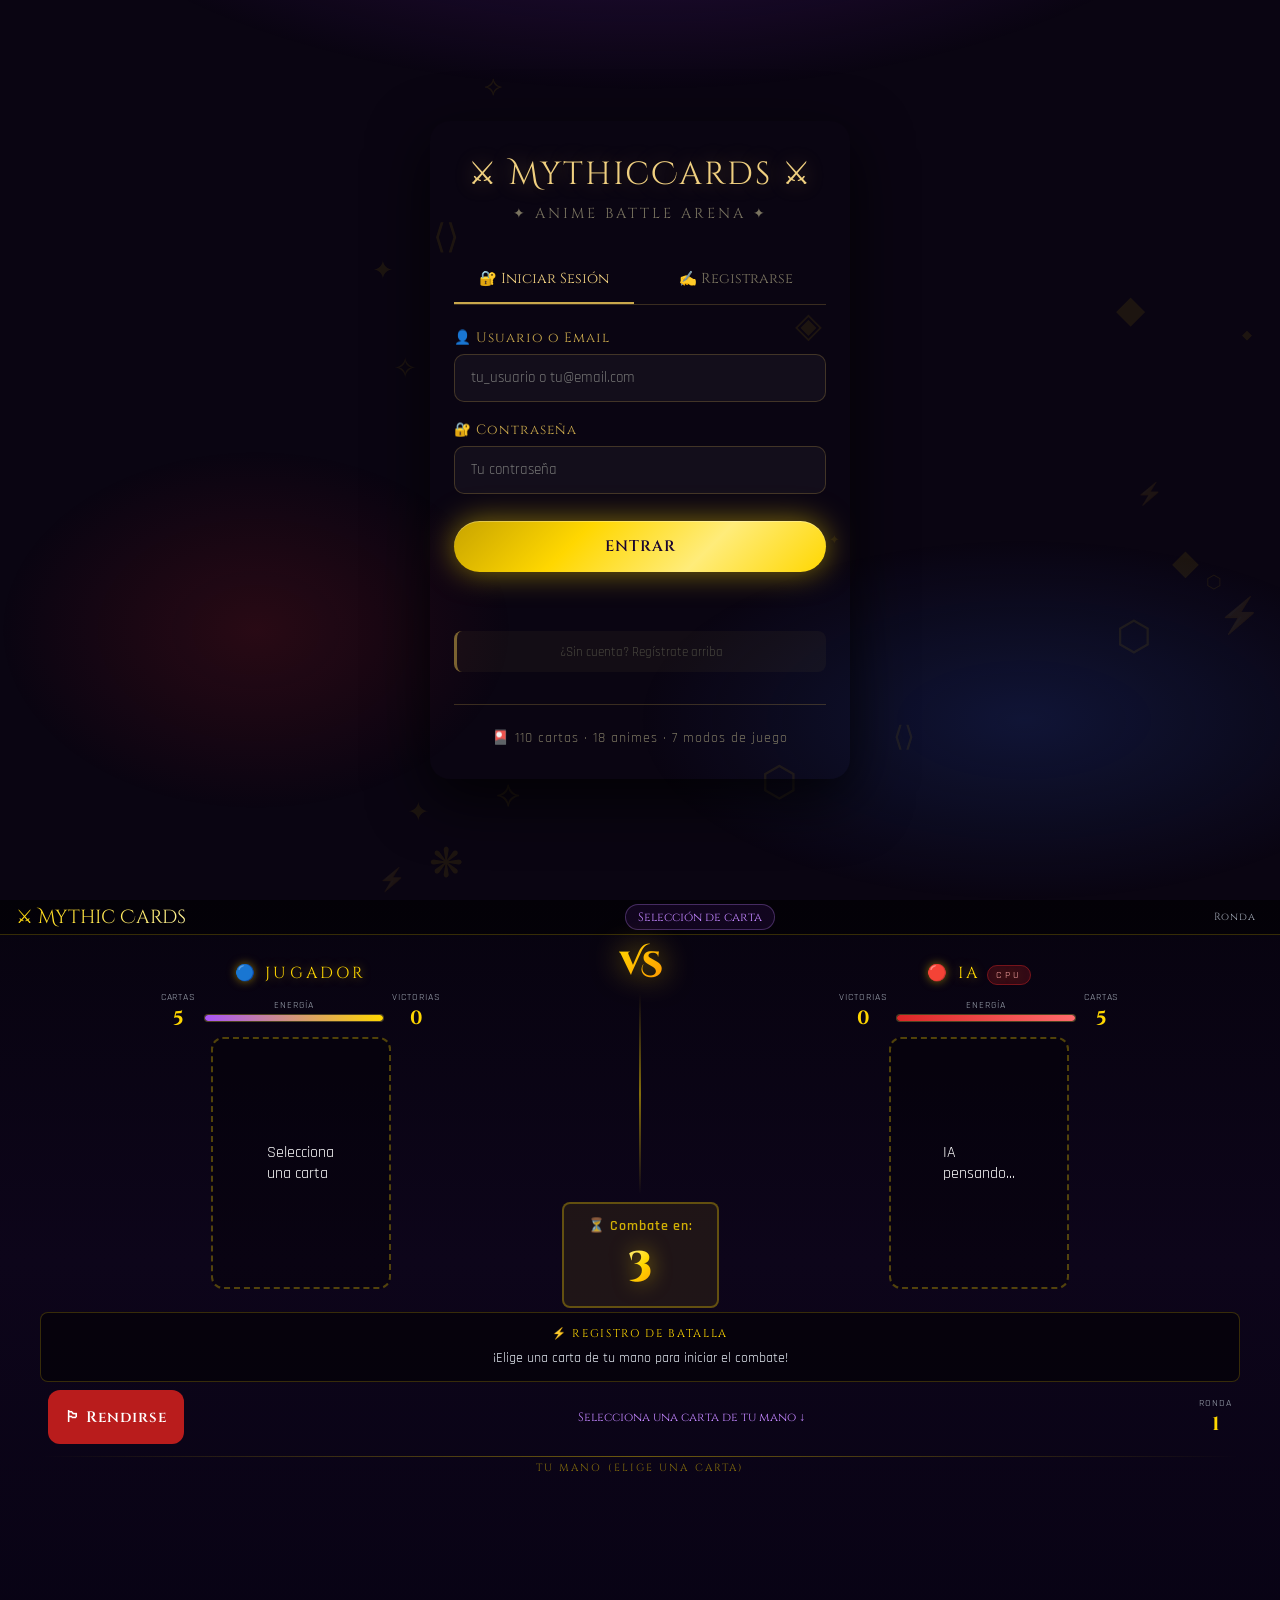
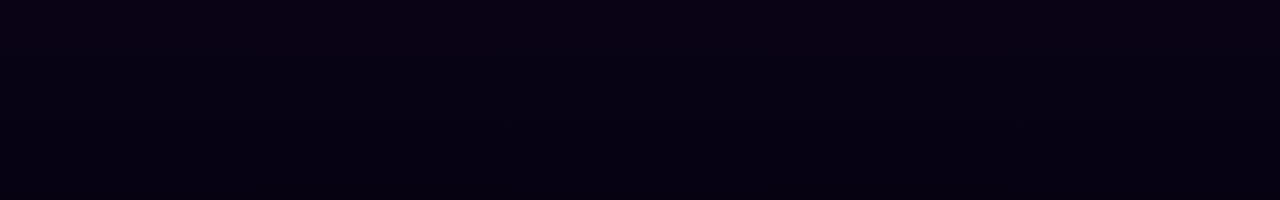
==== index.html @ 00c1b298 "Add files via upload" ====
<!DOCTYPE html>
<html lang="es">
<head>
<meta charset="UTF-8">
<meta name="viewport" content="width=device-width, initial-scale=1.0, viewport-fit=cover">
<title>Mythic Cards</title>
<style>
  @import url('https://fonts.googleapis.com/css2?family=Cinzel+Decorative:wght@400;700;900&family=Cinzel:wght@400;600;700&family=Rajdhani:wght@400;500;600;700&display=swap');

  :root {
    --gold: #ffd700;
    --gold2: #c8a400;
    --purple: #6b21a8;
    --purple-light: #9333ea;
    --purple-dark: #3b0764;
    --blue: #1e3a8a;
    --blue-light: #3b82f6;
    --red: #dc2626;
    --bg-dark: #0a0512;
    --bg-mid: #100820;
    --card-w: 180px;
    --card-h: 252px;
  }

  * { box-sizing: border-box; margin: 0; padding: 0; }

  body {
    background: var(--bg-dark);
    font-family: 'Rajdhani', sans-serif;
    color: #fff;
    min-height: 100vh;
    overflow-x: hidden;
    position: relative;
  }

  /* Animated background */
  body::before {
    content: '';
    position: fixed;
    inset: 0;
    background: 
      radial-gradient(ellipse 80% 50% at 50% -20%, rgba(107,33,168,0.4) 0%, transparent 60%),
      radial-gradient(ellipse 60% 40% at 80% 80%, rgba(30,58,138,0.3) 0%, transparent 50%),
      radial-gradient(ellipse 40% 40% at 20% 70%, rgba(220,38,38,0.15) 0%, transparent 50%);
    pointer-events: none;
    z-index: 0;
  }

  /* Floating runes */
  .rune {
    position: fixed;
    font-size: 1.5rem;
    opacity: 0.08;
    animation: floatRune 8s ease-in-out infinite;
    pointer-events: none;
    z-index: 0;
    color: var(--gold);
  }
  @keyframes floatRune {
    0%,100% { transform: translateY(0) rotate(0deg); opacity:0.06; }
    50% { transform: translateY(-30px) rotate(20deg); opacity:0.14; }
  }

  /* ===== SCREENS ===== */
  .screen { position: relative; z-index: 1; display: none; min-height: 100vh; }
  .screen.active { display: flex; flex-direction: column; align-items: center; justify-content: center; }

  /* ===== TITLE SCREEN ===== */
  #screen-title {
    background: linear-gradient(180deg, #0a0512 0%, #1a0530 50%, #0a0512 100%);
    text-align: center;
    padding: 2rem;
    gap: 2rem;
  }

  .title-logo {
    font-family: 'Cinzel Decorative', cursive;
    font-size: clamp(2.5rem, 8vw, 5rem);
    font-weight: 900;
    background: linear-gradient(135deg, #fff5a0 0%, var(--gold) 30%, #ff9500 60%, var(--gold) 80%, #fff5a0 100%);
    -webkit-background-clip: text;
    background-clip: text;
    -webkit-text-fill-color: transparent;
    text-shadow: none;
    filter: drop-shadow(0 0 30px rgba(255,215,0,0.5));
    animation: titlePulse 3s ease-in-out infinite;
    line-height: 1.1;
  }
  .title-sub {
    font-family: 'Cinzel', serif;
    font-size: clamp(1rem, 3vw, 1.8rem);
    color: #c084fc;
    letter-spacing: 0.5em;
    text-transform: uppercase;
    margin-top: -0.5rem;
  }
  @keyframes titlePulse {
    0%,100% { filter: drop-shadow(0 0 20px rgba(255,215,0,0.4)); }
    50% { filter: drop-shadow(0 0 50px rgba(255,215,0,0.8)); }
  }

  .title-cards-preview {
    display: flex;
    gap: 0.5rem; flex-wrap: wrap;
    justify-content: center;
    margin: 1rem 0;
  }

  .preview-card {
    width: clamp(55px, 11vw, 80px);
    aspect-ratio: 5/7;
    border-radius: 8px;
    border: 2px solid var(--gold);
    box-shadow: 0 0 20px rgba(255,215,0,0.3);
    overflow: hidden;
    transition: transform 0.3s;
    animation: cardFloat var(--delay, 3s) ease-in-out infinite;
    position: relative;
  }
  .preview-card:hover { transform: scale(1.1) translateY(-5px); }
  .preview-card .card-art-frame { position:absolute; inset:0; height:100%; width:100%; }
  .preview-card > img { display: none; }
  .preview-card-inner { position:absolute; inset:0; width:100%; height:100%; }
  .preview-card-img { position:absolute !important; inset:0 !important; width:100% !important; height:100% !important; object-fit:cover !important; object-position:center center !important; display:block !important; }
  .preview-card-overlay { position:absolute; bottom:0; left:0; right:0; z-index:3; padding:3px 4px; background:linear-gradient(transparent, rgba(0,0,0,0.88)); text-align:center; }
  .preview-card-name { font-family:'Cinzel',serif; font-size:0.45rem; color:#f3f0e0; font-weight:600; white-space:nowrap; overflow:hidden; text-overflow:ellipsis; display:block; line-height:1.3; }
  .preview-power-badge { position:absolute; top:3px; left:3px; z-index:4; font-family:'Cinzel',serif; font-size:0.52rem; font-weight:800; color:#fbbf24; background:rgba(0,0,0,0.7); border:1px solid rgba(251,191,36,0.5); padding:1px 5px; border-radius:5px; }
  .preview-info-btn { position:absolute !important; top:3px !important; right:3px !important; z-index:5; width:18px !important; height:18px !important; font-size:0.55rem !important; min-width:auto !important; padding:0 !important; }

  .btn-primary {
    font-family: 'Cinzel', serif;
    font-size: 1.2rem;
    font-weight: 700;
    padding: 1rem 3rem;
    background: linear-gradient(135deg, var(--gold2), var(--gold), #ffec7a, var(--gold));
    color: #1a0530;
    border: none;
    border-radius: 50px;
    cursor: pointer;
    text-transform: uppercase;
    letter-spacing: 0.15em;
    box-shadow: 0 0 30px rgba(255,215,0,0.5), inset 0 1px 0 rgba(255,255,255,0.3);
    transition: all 0.3s;
    position: relative;
    overflow: hidden;
  }
  .btn-primary::before {
    content: '';
    position: absolute;
    inset: 0;
    background: linear-gradient(135deg, transparent 30%, rgba(255,255,255,0.2) 50%, transparent 70%);
    transform: translateX(-100%);
    transition: transform 0.5s;
  }
  .btn-primary:hover::before { transform: translateX(100%); }
  .btn-primary:hover { transform: translateY(-2px); box-shadow: 0 0 50px rgba(255,215,0,0.8); }
  .btn-primary:active { transform: translateY(0); }

  .btn-secondary {
    font-family: 'Cinzel', serif;
    font-size: 1rem;
    padding: 0.7rem 2rem;
    background: transparent;
    color: var(--gold);
    border: 1px solid var(--gold);
    border-radius: 50px;
    cursor: pointer;
    transition: all 0.3s;
  }
  .btn-secondary:hover { background: rgba(255,215,0,0.1); box-shadow: 0 0 20px rgba(255,215,0,0.3); }

  .btn-danger {
    font-family: 'Cinzel', serif;
    padding: 0.6rem 1.5rem;
    background: linear-gradient(135deg, #7f1d1d, #dc2626);
    color: #fff;
    border: 1px solid #ef4444;
    border-radius: 8px;
    cursor: pointer;
    font-size: 0.9rem;
    font-weight: 700;
    transition: all 0.3s;
    letter-spacing: 0.05em;
  }
  .btn-danger:hover { box-shadow: 0 0 20px rgba(220,38,38,0.5); transform: translateY(-1px); }

  /* ===== BATTLE SCREEN ===== */
  #screen-battle {
    background: linear-gradient(180deg, #07030f 0%, #0d051a 40%, #060212 100%);
    padding: 0 !important;
    min-height: 100vh;
    display: flex;
    flex-direction: column;
    align-items: center;
    justify-content: flex-start;
    gap: 0;
  }

  .battle-header {
    width: 100%;
    display: flex;
    justify-content: space-between;
    align-items: center;
    padding: 0.25rem 1rem;
    background: rgba(0,0,0,0.5);
    border-bottom: 1px solid rgba(255,215,0,0.2);
    margin-bottom: 0.25rem;
    margin-top: 0;
  }

  .header-title {
    font-family: 'Cinzel Decorative', cursive;
    font-size: 1.2rem;
    background: linear-gradient(135deg, var(--gold), #fff5a0);
    -webkit-background-clip: text;
    background-clip: text;
    -webkit-text-fill-color: transparent;
  }

  .battle-arena {
    width: 100%;
    max-width: 1200px;
    display: grid;
    grid-template-columns: 1fr auto 1fr;
    gap: 0.25rem;
    align-items: center;
    justify-items: center;
    padding: 0.25rem;
    margin: 0 auto;
  }

  .player-zone {
    display: flex;
    flex-direction: column;
    align-items: center;
    gap: 0.4rem;
  }

  .player-label {
    font-family: 'Cinzel', serif;
    font-size: 1rem;
    color: var(--gold);
    text-transform: uppercase;
    letter-spacing: 0.2em;
    text-shadow: 0 0 10px rgba(255,215,0,0.5);
  }

  .player-stats {
    display: flex;
    gap: 0.5rem; flex-wrap: wrap;
    align-items: center;
  }

  .stat-badge {
    display: flex;
    flex-direction: column;
    align-items: center;
    gap: 2px;
  }
  .stat-badge-label {
    font-size: 0.6rem;
    color: #9ca3af;
    text-transform: uppercase;
    letter-spacing: 0.1em;
  }
  .stat-badge-value {
    font-family: 'Cinzel', serif;
    font-size: 1.2rem;
    color: var(--gold);
    font-weight: 700;
  }

  /* Energy bar */
  .energy-bar-container {
    width: 180px;
    height: 8px;
    background: rgba(255,255,255,0.1);
    border-radius: 4px;
    overflow: hidden;
    border: 1px solid rgba(255,215,0,0.2);
  }
  .energy-bar {
    height: 100%;
    background: linear-gradient(90deg, #a855f7, var(--gold));
    border-radius: 4px;
    transition: width 0.5s ease;
  }

  /* Card slot */
  .card-slot {
    position: relative;
    width: var(--card-w);
    height: var(--card-h);
    border-radius: 12px;
    border: 2px dashed rgba(255,215,0,0.3);
    display: flex;
    align-items: center;
    justify-content: center;
    background: rgba(0,0,0,0.3);
    cursor: default;
  }
  .card-slot.empty-text {
    color: rgba(255,215,0,0.3);
    font-size: 0.8rem;
    font-family: 'Cinzel', serif;
    text-align: center;
  }

  /* CARD */
  .battle-card {
    width: var(--card-w);
    height: var(--card-h);
    position: relative;
    perspective: 600px;
    cursor: default;
  }

  .card-inner {
    width: 100%;
    height: 100%;
    position: relative;
    transform-style: preserve-3d;
    transition: transform 0.7s cubic-bezier(0.23, 1, 0.32, 1);
  }

  .card-inner.flipped { transform: rotateY(180deg); }

  .card-face, .card-back {
    position: absolute;
    inset: 0;
    border-radius: 12px;
    backface-visibility: hidden;
    overflow: hidden;
  }

  .card-back {
    transform: rotateY(0deg);
    border: 2px solid var(--gold);
    box-shadow: 0 0 20px rgba(255,215,0,0.3);
  }
  .card-back img { width: 100%; height: 100%; object-fit: cover; }

  .card-face {
    transform: rotateY(180deg);
    border: 2px solid transparent;
    display: flex;
    flex-direction: column;
  }

  /* Card face by rarity */
  .card-face.rarity-Common { border-color: #6b7280; background: linear-gradient(180deg, #1f2937 0%, #111827 100%); }
  .card-face.rarity-Rare { border-color: #3b82f6; background: linear-gradient(180deg, #1e3a8a 0%, #111827 100%); box-shadow: 0 0 15px rgba(59,130,246,0.4); }
  .card-face.rarity-Epic { border-color: #9333ea; background: linear-gradient(180deg, #581c87 0%, #1a0530 100%); box-shadow: 0 0 20px rgba(147,51,234,0.5); }
  .card-face.rarity-Legendary { border-color: var(--gold); background: linear-gradient(180deg, #431007 0%, #1a0530 100%); box-shadow: 0 0 30px rgba(255,215,0,0.6), inset 0 0 20px rgba(255,150,0,0.1); }
  .card-face.rarity-SSS { border-color: var(--gold); background: linear-gradient(180deg, #fff1a8 0%, #b7791f 38%, #250b02 100%); box-shadow: 0 0 42px rgba(255,215,0,0.85), inset 0 0 24px rgba(255,245,160,0.22); }
  .card-face.rarity-F { border-color: #64748b; background: linear-gradient(180deg, #1f2937 0%, #111827 100%); }
  .card-face.rarity-E { border-color: #0d9488; background: linear-gradient(180deg, #134e4a 0%, #111827 100%); }
  .card-face.rarity-D { border-color: #22c55e; background: linear-gradient(180deg, #14532d 0%, #111827 100%); box-shadow: 0 0 14px rgba(34,197,94,0.28); }
  .card-face.rarity-C { border-color: #3b82f6; background: linear-gradient(180deg, #1e3a8a 0%, #111827 100%); box-shadow: 0 0 15px rgba(59,130,246,0.4); }
  .card-face.rarity-B { border-color: #8b5cf6; background: linear-gradient(180deg, #4c1d95 0%, #1a0530 100%); box-shadow: 0 0 18px rgba(139,92,246,0.42); }
  .card-face.rarity-A { border-color: #d946ef; background: linear-gradient(180deg, #701a75 0%, #1a0530 100%); box-shadow: 0 0 22px rgba(217,70,239,0.48); }
  .card-face.rarity-S { border-color: #f59e0b; background: linear-gradient(180deg, #78350f 0%, #1a0530 100%); box-shadow: 0 0 30px rgba(245,158,11,0.55), inset 0 0 20px rgba(255,150,0,0.1); }
  .card-face.rarity-SS { border-color: #facc15; background: linear-gradient(180deg, #854d0e 0%, #1c1917 100%); box-shadow: 0 0 36px rgba(250,204,21,0.68), inset 0 0 22px rgba(255,245,160,0.16); }

  .card-img-wrap {
    flex: 1;
    overflow: hidden;
    position: relative;
  }
  .card-img-wrap img, .card-art {
    position: absolute !important;
    top: 0 !important;
    left: 0 !important;
    right: 0 !important;
    bottom: 0 !important;
    width: 100% !important;
    height: 100% !important;
    object-fit: cover !important;
    object-position: center center !important;
    display: block !important;
  }
  .card-art-frame {
    width: 100%;
    height: 100%;
    overflow: hidden;
    position: relative;
  }

  /* Rarity badge overlay */
  .rarity-badge {
    position: absolute;
    top: 4px;
    right: 4px;
    padding: 2px 6px;
    border-radius: 4px;
    font-size: 0.55rem;
    font-weight: 700;
    letter-spacing: 0.1em;
    text-transform: uppercase;
    font-family: 'Cinzel', serif;
  }
  .rarity-badge.rarity-Common { background: #374151; color: #9ca3af; }
  .rarity-badge.rarity-Rare { background: #1e3a8a; color: #93c5fd; }
  .rarity-badge.rarity-Epic { background: #581c87; color: #d8b4fe; }
  .rarity-badge.rarity-Legendary { background: #78350f; color: var(--gold); border: 1px solid var(--gold); }
  .rarity-badge.rarity-SSS { background: linear-gradient(135deg, #fff5a0, var(--gold), #b7791f); color: #1a0530; border: 1px solid #fff5a0; box-shadow: 0 0 14px rgba(255,215,0,0.75); }
  .rarity-badge.rarity-F { background: #374151; color: #cbd5e1; }
  .rarity-badge.rarity-E { background: #134e4a; color: #99f6e4; }
  .rarity-badge.rarity-D { background: #14532d; color: #bbf7d0; }
  .rarity-badge.rarity-C { background: #1e3a8a; color: #93c5fd; }
  .rarity-badge.rarity-B { background: #4c1d95; color: #ddd6fe; }
  .rarity-badge.rarity-A { background: #701a75; color: #f5d0fe; }
  .rarity-badge.rarity-S { background: #78350f; color: #fde68a; border: 1px solid #fbbf24; }
  .rarity-badge.rarity-SS { background: linear-gradient(135deg, #fef08a, #f59e0b); color: #1a0530; border: 1px solid #fde68a; box-shadow: 0 0 12px rgba(250,204,21,0.62); }

  .card-info {
    padding: 6px;
    background: rgba(0,0,0,0.8);
  }

  .card-name {
    font-family: 'Cinzel', serif;
    font-size: 0.65rem;
    font-weight: 700;
    color: #fff;
    text-align: center;
    margin-bottom: 2px;
    white-space: nowrap;
    overflow: hidden;
    text-overflow: ellipsis;
  }

  .card-series {
    font-size: 0.5rem;
    color: #9ca3af;
    text-align: center;
    margin-bottom: 4px;
  }

  .card-stats-mini {
    display: grid;
    grid-template-columns: 1fr 1fr 1fr;
    gap: 2px;
  }

  .stat-mini {
    display: flex;
    flex-direction: column;
    align-items: center;
    background: rgba(255,255,255,0.05);
    border-radius: 3px;
    padding: 2px;
  }
  .stat-mini-label {
    font-size: 0.4rem;
    color: #6b7280;
    text-transform: uppercase;
  }
  .stat-mini-value {
    font-family: 'Cinzel', serif;
    font-size: 0.65rem;
    font-weight: 700;
    color: var(--gold);
  }

  /* Card type badge */
  .type-badge {
    position: absolute;
    bottom: 4px;
    left: 4px;
    padding: 2px 5px;
    border-radius: 4px;
    font-size: 0.5rem;
    background: rgba(0,0,0,0.7);
    color: #c084fc;
    border: 1px solid rgba(192,132,252,0.3);
    font-family: 'Rajdhani', sans-serif;
  }

  /* VS center */
  .vs-center {
    display: flex;
    flex-direction: column;
    align-items: center;
    gap: 0.5rem; flex-wrap: wrap;
  }

  .vs-symbol {
    font-family: 'Cinzel Decorative', cursive;
    font-size: 2rem;
    font-weight: 900;
    background: linear-gradient(135deg, var(--gold), #ff9500);
    -webkit-background-clip: text;
    background-clip: text;
    -webkit-text-fill-color: transparent;
    filter: drop-shadow(0 0 15px rgba(255,215,0,0.7));
    animation: vsPulse 2s ease-in-out infinite;
  }
  @keyframes vsPulse {
    0%,100% { filter: drop-shadow(0 0 10px rgba(255,215,0,0.5)); transform: scale(1); }
    50% { filter: drop-shadow(0 0 30px rgba(255,215,0,0.9)); transform: scale(1.1); }
  }

  .battle-divider {
    width: 2px;
    height: 200px;
    background: linear-gradient(180deg, transparent, rgba(255,215,0,0.5), transparent);
  }

  .auto-reveal-timer {
    display: flex !important;
    flex-direction: column;
    align-items: center;
    gap: 0.3rem;
    padding: 0.8rem 1.5rem;
    background: rgba(255, 215, 0, 0.08);
    border: 2px solid rgba(255, 215, 0, 0.3);
    border-radius: 8px;
    animation: timerPulse 1s ease-in-out infinite;
  }

  @keyframes timerPulse {
    0%, 100% { 
      box-shadow: 0 0 10px rgba(255, 215, 0, 0.3);
      transform: scale(1);
    }
    50% { 
      box-shadow: 0 0 25px rgba(255, 215, 0, 0.6);
      transform: scale(1.05);
    }
  }

  .timer-label {
    font-size: 0.85rem;
    color: rgba(255, 215, 0, 0.8);
    font-weight: 600;
    letter-spacing: 1px;
  }

  .timer-number {
    font-family: 'Cinzel', monospace;
    font-size: 2.5rem;
    font-weight: 900;
    background: linear-gradient(135deg, #fff5a0 0%, var(--gold) 50%, #ff9500 100%);
    -webkit-background-clip: text;
    background-clip: text;
    -webkit-text-fill-color: transparent;
    filter: drop-shadow(0 0 10px rgba(255, 215, 0, 0.5));
    animation: timerBump 1s ease-in-out infinite;
  }

  @keyframes timerBump {
    0%, 100% { transform: scale(1); }
    50% { transform: scale(1.15); }
  }

  /* Battle log */
  .battle-log {
    width: 100%;
    max-width: 1200px;
    background: rgba(0,0,0,0.5);
    border: 1px solid rgba(255,215,0,0.2);
    border-radius: 8px;
    padding: 0.8rem;
    min-height: 60px;
    margin: 0.5rem auto 0;
  }

  .battle-log-title {
    font-family: 'Cinzel', serif;
    font-size: 0.7rem;
    color: var(--gold);
    margin-bottom: 4px;
    text-transform: uppercase;
    letter-spacing: 0.15em;
  }

  .battle-log-text {
    font-size: 0.85rem;
    color: #e2e8f0;
    line-height: 1.5;
  }

  /* Hand of cards */
  .player-hand {
    width: 100%;
    max-width: 1200px;
    display: flex;
    gap: 0.5rem;
    overflow-x: auto;
    padding: 0.5rem;
    justify-content: center;
    flex-wrap: wrap;
    margin: 0 auto;
  }

  .hand-card {
    width: 80px;
    height: 112px;
    border-radius: 8px;
    border: 2px solid rgba(255,215,0,0.3);
    overflow: hidden;
    cursor: pointer;
    transition: all 0.3s;
    position: relative;
    flex-shrink: 0;
  }
  .hand-card:hover {
    transform: translateY(-8px) scale(1.05);
    border-color: var(--gold);
    box-shadow: 0 0 20px rgba(255,215,0,0.5);
    z-index: 10;
  }
  .hand-card.selected {
    border-color: var(--gold);
    box-shadow: 0 0 25px rgba(255,215,0,0.7);
    transform: translateY(-12px) scale(1.08);
  }
  .hand-card img {
    width: 100%;
    height: 100%;
    object-fit: cover;
    object-position: top;
  }
  .hand-card-name {
    position: absolute;
    bottom: 0;
    left: 0; right: 0;
    background: rgba(0,0,0,0.85);
    font-size: 0.42rem;
    text-align: center;
    padding: 2px;
    color: #e2e8f0;
    font-family: 'Cinzel', serif;
  }

  .controls {
    width: 100%;
    max-width: 1200px;
    display: flex;
    justify-content: space-between;
    align-items: center;
    padding: 0.5rem;
    gap: 0.5rem;
    flex-wrap: wrap;
    margin: 0 auto;
  }

  .controls-left, .controls-right { display: flex; gap: 0.5rem; align-items: center; }

  .turn-label {
    font-family: 'Cinzel', serif;
    font-size: 0.8rem;
    color: #c084fc;
    text-align: center;
  }

  /* Score track */
  .score-track {
    display: flex;
    gap: 6px;
    align-items: center;
  }
  .score-pip {
    width: 12px; height: 12px;
    border-radius: 50%;
    background: rgba(255,255,255,0.1);
    border: 1px solid rgba(255,255,255,0.2);
    transition: all 0.3s;
  }
  .score-pip.player1-win { background: #3b82f6; box-shadow: 0 0 8px #3b82f6; }
  .score-pip.player2-win { background: #ef4444; box-shadow: 0 0 8px #ef4444; }
  .score-pip.draw-pip { background: var(--gold); }

  /* Result overlay */
  .result-overlay {
    position: fixed;
    inset: 0;
    background: rgba(0,0,0,0.8);
    z-index: 100;
    display: flex;
    flex-direction: column;
    align-items: center;
    justify-content: center;
    gap: 2rem;
    animation: fadeIn 0.3s ease;
  }
  @keyframes fadeIn { from { opacity:0; } to { opacity:1; } }

  .result-text {
    font-family: 'Cinzel Decorative', cursive;
    font-size: clamp(2rem, 8vw, 4rem);
    font-weight: 900;
    text-align: center;
  }
  .result-text.victory {
    background: linear-gradient(135deg, #fff5a0, var(--gold), #ff9500);
    -webkit-background-clip: text;
    background-clip: text;
    -webkit-text-fill-color: transparent;
    filter: drop-shadow(0 0 40px rgba(255,215,0,0.8));
    animation: victoryShine 1s ease-in-out infinite alternate;
  }
  .result-text.defeat {
    background: linear-gradient(135deg, #fca5a5, #dc2626, #7f1d1d);
    -webkit-background-clip: text;
    background-clip: text;
    -webkit-text-fill-color: transparent;
    filter: drop-shadow(0 0 40px rgba(220,38,38,0.6));
  }
  .result-text.draw {
    background: linear-gradient(135deg, var(--gold), #c084fc);
    -webkit-background-clip: text;
    background-clip: text;
    -webkit-text-fill-color: transparent;
    filter: drop-shadow(0 0 30px rgba(192,132,252,0.6));
  }

  @keyframes victoryShine {
    from { filter: drop-shadow(0 0 30px rgba(255,215,0,0.6)); }
    to { filter: drop-shadow(0 0 60px rgba(255,215,0,1)); }
  }

  .result-detail {
    font-family: 'Cinzel', serif;
    font-size: 1.2rem;
    color: #e2e8f0;
    text-align: center;
  }

  /* Combat animation */
  @keyframes shakeLeft {
    0%,100% { transform: translateX(0); }
    25% { transform: translateX(-15px); }
    75% { transform: translateX(5px); }
  }
  @keyframes shakeRight {
    0%,100% { transform: translateX(0); }
    25% { transform: translateX(15px); }
    75% { transform: translateX(-5px); }
  }
  .shake-left { animation: shakeLeft 0.4s ease; }
  .shake-right { animation: shakeRight 0.4s ease; }

  /* Phase indicator */
  .phase-indicator {
    font-family: 'Cinzel', serif;
    font-size: 0.75rem;
    color: #c084fc;
    padding: 4px 12px;
    border: 1px solid rgba(192,132,252,0.3);
    border-radius: 20px;
    background: rgba(147,51,234,0.1);
    animation: phasePulse 2s ease-in-out infinite;
  }
  @keyframes phasePulse {
    0%,100% { opacity:0.7; }
    50% { opacity:1; }
  }

  /* AI indicator */
  .ai-badge {
    font-size: 0.65rem;
    padding: 2px 8px;
    background: rgba(220,38,38,0.2);
    border: 1px solid rgba(220,38,38,0.4);
    border-radius: 12px;
    color: #fca5a5;
    font-family: 'Rajdhani', sans-serif;
  }

  /* Particle effects */
  .particle {
    position: fixed;
    pointer-events: none;
    z-index: 50;
    border-radius: 50%;
    animation: particleFly 1s ease-out forwards;
  }
  @keyframes particleFly {
    to { transform: translate(var(--tx), var(--ty)) scale(0); opacity: 0; }
  }

  /* Scrollbar */
  ::-webkit-scrollbar { width: 4px; height: 4px; }
  ::-webkit-scrollbar-track { background: rgba(0,0,0,0.3); }
  ::-webkit-scrollbar-thumb { background: var(--gold2); border-radius: 2px; }

  .hand-section-label {
    font-family: 'Cinzel', serif;
    font-size: 0.65rem;
    color: rgba(255,215,0,0.5);
    text-transform: uppercase;
    letter-spacing: 0.2em;
    text-align: center;
    margin-bottom: 2px;
  }

  .score-section {
    display: flex;
    align-items: center;
    gap: 8px;
  }
  .score-label {
    font-family: 'Cinzel', serif;
    font-size: 0.65rem;
    color: #9ca3af;
    letter-spacing: 0.1em;
  }

  /* Glow line separator */
  .glow-line {
    width: 100%;
    height: 1px;
    background: linear-gradient(90deg, transparent, rgba(255,215,0,0.4), transparent);
    margin: 4px 0;
  }

  .select-instruction {
    font-size: 0.75rem;
    color: #c084fc;
    font-family: 'Cinzel', serif;
    animation: blinkFade 2s ease-in-out infinite;
  }
  @keyframes blinkFade {
    0%,100% { opacity:0.5; }
    50% { opacity:1; }
  }

  .hidden { display: none !important; }

  /* AUTENTICACIÓN */
#screen-auth { display:flex !important; align-items:center; justify-content:center; 
  min-height:100vh; padding:1rem; }
#screen-auth.auth-hidden { display:none !important; }

  /* FIX: Imágenes de cartas que cubren todo el marco */
.card-art {
  width: 100% !important;
  height: 100% !important;
  object-fit: cover !important;
  object-position: center top !important;
  display: block !important;
  position: absolute !important;
  top: 0; left: 0;
}
.card-art-frame {
  position: relative;
  overflow: hidden;
}
.auth-wrapper { width:100%; max-width:420px; background:var(--panel); 
  border:1px solid var(--border); border-radius:20px; padding:2rem 1.5rem; 
  box-shadow:0 20px 60px rgba(0,0,0,0.8); animation:slideUp 0.5s ease both; }
@keyframes slideUp { from{opacity:0; transform:translateY(30px)} to{opacity:1; transform:translateY(0)} }
.auth-header { text-align:center; margin-bottom:2rem; }
.auth-logo { font-family:'Cinzel Decorative',serif; font-size:2rem; color:#f0d080; 
  margin-bottom:0.5rem; text-shadow:0 0 20px rgba(201,168,76,0.4); letter-spacing:2px; }
.auth-tagline { font-family:'Cinzel',serif; font-size:0.9rem; color:#7a7460; 
  letter-spacing:3px; text-transform:uppercase; }
.auth-tabs-wrapper { display:flex; gap:0.8rem; margin-bottom:1.5rem; 
  border-bottom:1px solid rgba(201,168,76,0.25); }
.auth-tab-btn { flex:1; padding:0.9rem 1rem; background:transparent; border:none; 
  border-bottom:2px solid transparent; color:#7a7460; font-family:'Cinzel',serif; 
  font-size:0.9rem; cursor:pointer; transition:all 0.2s; }
.auth-tab-btn:hover { color:#c9a84c; }
.auth-tab-btn.active { color:#f0d080; border-bottom-color:#c9a84c; }
.auth-tab-content { display:none; }
.auth-tab-content.active { display:block; }
.auth-form { display:flex; flex-direction:column; gap:1.2rem; }
.form-group { display:flex; flex-direction:column; gap:0.4rem; }
.form-label { font-family:'Cinzel',serif; font-size:0.85rem; color:#c9a84c; letter-spacing:1px; }
.auth-input { padding:0.85rem 1rem; background:rgba(255,255,255,0.04); 
  border:1.5px solid rgba(201,168,76,0.25); border-radius:10px; color:#e8e0cc; 
  font-family:'Rajdhani',sans-serif; font-size:0.95rem; transition:all 0.2s; }
.auth-input:focus { outline:none; background:rgba(255,255,255,0.08); border-color:#c9a84c; 
  box-shadow:0 0 0 3px rgba(201,168,76,0.1); }
.form-hint { font-size:0.75rem; color:#4a4840; font-style:italic; }
.auth-submit-btn { padding:0.95rem; font-size:0.95rem; font-weight:600; 
  letter-spacing:1px; margin-top:0.5rem; }
.auth-message { text-align:center; min-height:20px; font-size:0.85rem; padding:0.4rem; }
.auth-hint { text-align:center; font-size:0.8rem; color:#4a4840; padding:0.8rem; 
  background:rgba(201,168,76,0.05); border-radius:8px; border-left:3px solid #7a6230; }
  .account-grid { display:grid; grid-template-columns:1fr 1fr; gap:1.5rem; margin-top:1rem; }
  .account-card { background:rgba(255,255,255,0.04); border:1px solid rgba(201,168,76,0.15); border-radius:18px; padding:1.25rem; display:flex; flex-direction:column; gap:1rem; }
  .account-summary-item { margin-bottom:0.9rem; font-size:0.95rem; color:#e8e0cc; }
  .account-actions { display:flex; gap:0.75rem; flex-wrap:wrap; margin-top:1rem; }
  .btn-danger { padding:0.95rem 1rem; font-size:0.95rem; font-weight:600; letter-spacing:1px; background:#b91c1c; color:#fff; border:1px solid transparent; border-radius:12px; cursor:pointer; }
  .btn-danger:hover { background:#991b1b; }
  
  /* Battle Screen Inline Styles */
  .battle-energy-container { display:flex; flex-direction:column; gap:3px; align-items:center; }
  .energy-bar { width:100%; }
  .btn-reveal-hidden { display:none; font-size:0.9rem; padding:0.7rem 1.5rem; }
  .controls-center { text-align:center; }
  .battle-log-container { max-width:1200px; width:100%; margin:0 auto; }
  .glow-line-full { width:100%; max-width:1200px; }
  
  /* P2 Energy Bar Gradient */
  #p2-energy { background:linear-gradient(90deg,#dc2626,#ff6b6b) !important; }


/* ═══════════════════════════════════════════
   STARTER PACK MODAL
═══════════════════════════════════════════ */
#messages-modal,
#friends-modal,
#starter-pack-modal { 
  position: fixed; 
  inset: 0; 
  background: rgba(0,0,0,0.7); 
  display: none; 
  align-items: center; 
  justify-content: center;
  z-index: 9999;
  -webkit-backdrop-filter: blur(3px);
  backdrop-filter: blur(3px);
}
#messages-modal.modal-visible,
#friends-modal.modal-visible,
#starter-pack-modal.modal-visible {
  display: flex;
}
.friends-panel {
  display: flex;
  flex-direction: column;
  gap: 1.25rem;
}
.friends-panel-header {
  display: flex;
  flex-wrap: wrap;
  justify-content: space-between;
  gap: 0.75rem;
  align-items: center;
  margin-bottom: 1rem;
}
.friends-panel-header h2 {
  font-family: 'Cinzel', serif;
  font-size: 1.9rem;
  color: #f0d080;
  margin: 0;
}
.friends-panel-section {
  background: rgba(255,255,255,0.04);
  border: 1px solid rgba(201,168,76,0.15);
  border-radius: 18px;
  padding: 1rem 1.2rem;
}
.friends-panel-section h3 {
  font-family: 'Cinzel', serif;
  color: #f0d080;
  margin: 0 0 0.75rem 0;
  font-size: 1.1rem;
}
.friends-search-row {
  display: flex;
  flex-wrap: wrap;
  gap: 0.75rem;
  margin-bottom: 1rem;
}
.friends-search-input {
  flex: 1 1 220px;
  min-width: 180px;
}
.friend-entry {
  display: flex;
  align-items: center;
  justify-content: space-between;
  gap: 0.75rem;
  padding: 0.85rem 1rem;
  border-radius: 14px;
  background: rgba(255,255,255,0.05);
  border: 1px solid rgba(201,168,76,0.12);
  margin-bottom: 0.6rem;
}
.friend-entry strong { color: #fff; }
.friend-entry small { color: #e2c67f; }
.friend-button {
  padding: 0.75rem 1rem;
  border-radius: 14px;
  border: none;
  font-weight: 700;
  cursor: pointer;
  transition: transform 0.15s ease, opacity 0.15s ease;
}
.friend-button:hover { transform: translateY(-1px); }
.friend-button.add { background: #4ade80; color: #111; }
.friend-button.secondary { background: rgba(255,255,255,0.08); color: #fff; border: 1px solid rgba(201,168,76,0.14); }
.friend-button[disabled] { opacity: 0.55; cursor: not-allowed; }
.friend-feedback { min-height: 1.4rem; color: #f5f3c1; font-size: 0.95rem; }
.pvp-friends-container { display:grid; grid-template-columns:repeat(auto-fill, minmax(220px, 1fr)); gap:1.5rem; margin-top:1.5rem; }
.pvp-friend-card { background:rgba(255,255,255,0.05); border:1px solid rgba(201,168,76,0.2); border-radius:18px; padding:1.5rem; display:flex; flex-direction:column; align-items:center; text-align:center; gap:1rem; cursor:pointer; transition:all 0.3s ease; }
.pvp-friend-card:hover { background:rgba(255,255,255,0.08); border-color:rgba(201,168,76,0.4); transform:translateY(-4px); box-shadow:0 8px 24px rgba(201,168,76,0.2); }
.pvp-friend-avatar { font-size:3rem; }
.pvp-friend-name { font-size:1.1rem; font-weight:600; color:#f0d080; }
.pvp-friend-status { font-size:0.85rem; color:#8b8b7f; }
.pvp-invite-btn { padding:0.75rem 1.5rem; background:#4ade80; color:#000; border:none; border-radius:12px; font-weight:700; cursor:pointer; width:100%; transition:all 0.2s ease; }
.pvp-invite-btn:hover { background:#22c55e; }
.pvp-empty { text-align:center; padding:3rem 1rem; color:#8b8b7f; }
.starter-pack-wrapper {
  background: linear-gradient(135deg, rgba(20,10,40,0.95) 0%, rgba(40,20,60,0.95) 100%);
  border: 2px solid #c9a84c;
  border-radius: 25px;
  padding: 2.5rem;
  max-width: 700px;
  max-height: 85vh;
  overflow-y: auto;
  box-shadow: 0 0 60px rgba(201,168,76,0.3), inset 0 0 40px rgba(201,168,76,0.1);
  animation: modalSlideIn 0.4s cubic-bezier(0.34, 1.56, 0.64, 1);
}
@keyframes modalSlideIn {
  from { transform: scale(0.9) translateY(20px); opacity: 0; }
  to { transform: scale(1) translateY(0); opacity: 1; }
}
#starter-pack-cards {
  width: 100%;
}
.starter-pack-content {
  text-align: center;
}
.starter-pack-content h3 {
  font-family: 'Cinzel', serif;
  font-size: 1.8rem;
  color: #f0d080;
  margin-bottom: 0.5rem;
  text-shadow: 0 0 20px rgba(201,168,76,0.4);
}
.starter-info {
  font-family: 'Cinzel', serif;
  font-size: 1.1rem;
  color: #c9a84c;
  margin-bottom: 1.5rem;
  letter-spacing: 2px;
}
.starter-cards-grid {
  display: grid;
  grid-template-columns: repeat(auto-fit, minmax(90px, 1fr));
  gap: 0.5rem; flex-wrap: wrap;
  margin: 1.5rem 0;
}
.starter-card-art {
  width: 80px;
  height: 112px;
  margin: 0 auto .4rem;
  position: relative;
  overflow: hidden;
  border-radius: 12px;
  background: rgba(0, 0, 0, 0.12);
}
.starter-card-item {
  background: rgba(201,168,76,0.1);
  border: 2px solid rgba(201,168,76,0.3);
  border-radius: 15px;
  padding: 0.8rem;
  text-align: center;
  transition: all 0.3s;
}
.starter-card-item:hover {
  background: rgba(201,168,76,0.2);
  border-color: #c9a84c;
  transform: scale(1.05);
  box-shadow: 0 0 15px rgba(201,168,76,0.3);
}
.card-rarity {
  font-size: 0.7rem;
  font-weight: 700;
  padding: 0.3rem 0.5rem;
  border-radius: 6px;
  margin-bottom: 0.4rem;
  letter-spacing: 1px;
}
.card-rarity.epic {
  background: #9333ea;
  color: #fff;
}
.card-rarity.rare {
  background: #3b82f6;
  color: #fff;
}
.card-rarity.uncommon {
  background: #10b981;
  color: #fff;
}
.card-rarity.common {
  background: #6b7280;
  color: #fff;
}
.card-name {
  font-family: 'Cinzel', serif;
  font-size: 0.85rem;
  color: #f0d080;
  margin-bottom: 0.3rem;
  font-weight: 600;
}
.card-anime {
  font-size: 0.7rem;
  color: #a0a0a0;
}
.starter-pack-message {
  text-align: center;
  padding: 2rem 1rem;
}
.starter-pack-message .message-icon {
  font-size: 4rem;
  margin-bottom: 1rem;
  animation: iconBounce 0.6s ease-in-out;
}
@keyframes iconBounce {
  0%, 100% { transform: scale(1); }
  50% { transform: scale(1.1); }
}
.starter-pack-message h3 {
  font-family: 'Cinzel', serif;
  font-size: 1.5rem;
  color: #f0d080;
  margin-bottom: 0.5rem;
}
.starter-pack-message p {
  color: #c9a84c;
  margin-bottom: 0.5rem;
  font-size: 0.95rem;
}
.starter-pack-message.success p {
  color: #4ade80;
}
.small-text {
  font-size: 0.8rem !important;
  color: #8a8a7a !important;
}
.btn-claim {
  margin-top: 1.5rem;
  padding: 1rem 2rem;
  font-size: 1rem;
}

.auth-footer { margin-top:2rem; padding-top:1.5rem; border-top:1px solid rgba(201,168,76,0.25); text-align:center; }
.auth-footer-text { font-size:0.85rem; color:#7a7460; letter-spacing:1px; }
.friends-grid { display:grid; grid-template-columns:1fr 1fr; gap:1.5rem; margin-top:1rem; }
.friends-card { background:rgba(255,255,255,0.04); border:1px solid rgba(201,168,76,0.15); border-radius:18px; padding:1.25rem; display:flex; flex-direction:column; gap:1rem; }
.friends-card h3 { font-size:1.1rem; color:#f0d080; margin:0 0 0.75rem 0; }
@media(max-width:900px) { .account-grid { grid-template-columns:1fr; } .friends-grid { grid-template-columns:1fr; } }
@media(max-width:640px) { .auth-wrapper{padding:1.5rem 1rem} .auth-logo{font-size:1.5rem} }
</style>
  <link rel="stylesheet" href="mythic-meta.css">
  <link rel="stylesheet" href="hub-layout.css">
</head>
<body>

<!-- MODAL DE STARTER PACK -->
<div id="messages-modal" class="messages-modal">
  <div class="starter-pack-wrapper messages-wrapper">
    <button type="button" class="modal-close-btn" onclick="closeMessagesPanel()">✕</button>
    <div id="messages-panel-content"></div>
  </div>
</div>

<!-- Floating runes background -->
<div id="runes-container"></div>

<!-- PANTALLA DE AUTENTICACIÓN (NUEVA) -->
<div id="screen-auth" class="screen auth-screen-active">
  <div class="auth-wrapper">
    <div class="auth-header">
      <div class="auth-logo">⚔ MythicCards ⚔</div>
      <div class="auth-tagline">✦ Anime Battle Arena ✦</div>
    </div>
 
    <div class="auth-tabs-wrapper">
      <button class="auth-tab-btn active" data-tab="login" onclick="switchAuthTab('login')">
        🔐 Iniciar Sesión
      </button>
      <button class="auth-tab-btn" data-tab="register" onclick="switchAuthTab('register')">
        ✍️ Registrarse
      </button>
    </div>
 
    <div id="auth-login" class="auth-tab-content active">
      <div class="auth-form">
        <div class="form-group">
          <label class="form-label">👤 Usuario o Email</label>
          <input type="text" id="login-user" class="auth-input" placeholder="tu_usuario o tu@email.com">
        </div>
        <div class="form-group">
          <label class="form-label">🔐 Contraseña</label>
          <input type="password" id="login-pass" class="auth-input" placeholder="Tu contraseña">
        </div>
        <button class="btn-primary auth-submit-btn" onclick="handleLogin()">Entrar</button>
        <div class="auth-message" id="login-msg"></div>
        <div class="auth-hint">¿Sin cuenta? Regístrate arriba</div>
      </div>
    </div>
 
    <div id="auth-register" class="auth-tab-content">
      <div class="auth-form">
        <div class="form-group">
          <label class="form-label">👤 Nombre de usuario</label>
          <input type="text" id="reg-user" class="auth-input" placeholder="Mín 3 caracteres">
          <small class="form-hint">Solo letras, números y guiones bajos</small>
        </div>
        <div class="form-group">
          <label class="form-label">📧 Email</label>
          <input type="email" id="reg-email" class="auth-input" placeholder="tu@email.com">
        </div>
        <div class="form-group">
          <label class="form-label">🔐 Contraseña</label>
          <input type="password" id="reg-pass" class="auth-input" placeholder="Mín 8 caracteres">
        </div>
        <div class="form-group">
          <label class="form-label">🔐 Confirmar contraseña</label>
          <input type="password" id="reg-pass2" class="auth-input" placeholder="Repite tu contraseña">
        </div>
        <button class="btn-primary auth-submit-btn" onclick="handleRegister()">Crear Cuenta</button>
        <div class="auth-message" id="reg-msg"></div>
        <div class="auth-hint">500💎 al registrarte + pack (7 cartas + 100💎 extra)</div>
      </div>
    </div>
 
    <div class="auth-footer">
      <div class="auth-footer-text">🎴 110 cartas · 18 animes · 7 modos de juego</div>
    </div>
  </div>
</div>
 
<!-- PANTALLA PRINCIPAL DEL HUB -->
<div id="screen-title" class="screen">
  <div class="hub-top-bar">
    <span class="hub-top-diamonds hud-diamonds" id="hud-diamonds-display">💎 0</span>
    <div class="hub-top-actions">
      <button type="button" class="hub-icon-btn hub-mail-btn" id="btn-messages" onclick="openMessagesPanel()" title="Mensajes">📬<span class="msg-badge" id="msg-badge">1</span></button>
      <button type="button" class="hub-icon-btn" onclick="showHubTab('account')" title="Cuenta">👤</button>
    </div>
  </div>
  <nav class="hub-nav hub-nav-sticky">
    <button type="button" class="hub-nav-btn" data-tab="title" onclick="showHubTab('title')">🏠 Inicio</button>
    <button type="button" class="hub-nav-btn" data-tab="modes" onclick="showHubTab('modes')">⚔ Modos</button>
    <button type="button" class="hub-nav-btn" data-tab="inventory" onclick="showHubTab('inventory')">🎒 Inventario</button>
    <button type="button" class="hub-nav-btn" data-tab="shop" onclick="showHubTab('shop')">🛒 Tienda</button>
    <button type="button" class="hub-nav-btn" data-tab="missions" onclick="showHubTab('missions')">📜 Misiones</button>
    <button type="button" class="hub-nav-btn" data-tab="wheel" onclick="showHubTab('wheel')">🎡 Ruleta</button>
    <button type="button" class="hub-nav-btn" data-tab="ranking" onclick="showHubTab('ranking')">🏆 Ranking</button>
    <button type="button" class="hub-nav-btn" data-tab="account" onclick="showHubTab('account')">👤 Cuenta</button>
  </nav>

  <!-- Logo y título -->
  <div class="title-logo">MythicCards</div>
  <div class="title-sub">✦ Anime Battle Arena ✦</div>

  <!-- Vista previa de cartas -->
  <div class="title-cards-preview" id="preview-cards"></div>

  <!-- Info del jugador -->
  <div class="collection-count" id="collection-count">
    Reclama tu pack de bienvenida
  </div>

  <!-- Botones principales -->
  <div class="title-buttons-flex">
    <button class="btn-primary title-button-primary" onclick="showHubTab('modes')">
      ⚔ ¡A Batallar!
    </button>
    <button class="btn-secondary" onclick="showHubTab('shop')">🛒 Tienda</button>
    <button class="btn-secondary" onclick="showHubTab('missions')">📜 Misiones</button>
    <button class="btn-secondary" onclick="showHubTab('account')">👤 Cuenta</button>
  </div>

  <!-- Stats rápidos -->
  <div class="title-stats-grid">
    <div class="title-stat-item">
      <div class="title-stat-value wins" id="title-wins">0</div>
      <div class="title-stat-label">Victorias</div>
    </div>
    <div class="title-stat-item">
      <div class="title-stat-value diamonds" id="title-diamonds">0</div>
      <div class="title-stat-label">💎 Diamantes</div>
    </div>
    <div class="title-stat-item">
      <div class="title-stat-value rank" id="title-rank">F</div>
      <div class="title-stat-label">Rango</div>
    </div>
  </div>

</div>

<!-- ═══════════════ CONFIGURACIÓN DE CUENTA ═══════════════ -->
<div id="screen-account" class="screen">
  <nav class="hub-nav hub-nav">
    <button type="button" class="hub-nav-btn" data-tab="title" onclick="showHubTab('title')">🏠 Inicio</button>
    <button type="button" class="hub-nav-btn" data-tab="modes" onclick="showHubTab('modes')">⚔ Modos</button>
    <button type="button" class="hub-nav-btn" data-tab="inventory" onclick="showHubTab('inventory')">🎒 Inventario</button>
    <button type="button" class="hub-nav-btn" data-tab="shop" onclick="showHubTab('shop')">🛒 Tienda</button>
    <button type="button" class="hub-nav-btn" data-tab="missions" onclick="showHubTab('missions')">📜 Misiones</button>
    <button type="button" class="hub-nav-btn" data-tab="wheel" onclick="showHubTab('wheel')">🎡 Ruleta</button>
    <button type="button" class="hub-nav-btn" data-tab="ranking" onclick="showHubTab('ranking')">🏆 Ranking</button>
    <button type="button" class="hub-nav-btn" data-tab="friends" onclick="showHubTab('friends')">👥 Amigos</button>
    <button type="button" class="hub-nav-btn" data-tab="account" onclick="showHubTab('account')">👤 Cuenta</button>
  </nav>
  <div class="meta-panel modes-panel">
    <h2 class="modes-header">⚙️ Configuración de Cuenta</h2>
    <p class="modes-sub">Gestiona tu perfil, correo y seguridad</p>

    <div class="account-grid">
      <div class="account-card">
        <label class="form-label">Nombre de usuario</label>
        <input id="acct-username" class="auth-input" placeholder="Usuario" />
        <label class="form-label">Correo</label>
        <input id="acct-email" class="auth-input" placeholder="correo@example.com" />
        <label class="form-label">Nueva contraseña</label>
        <input id="acct-pass" type="password" class="auth-input" placeholder="Nueva contraseña" />
        <label class="form-label">Confirmar nueva contraseña</label>
        <input id="acct-pass2" type="password" class="auth-input" placeholder="Repite la contraseña" />
        <button class="btn-primary" onclick="handleSaveAccountChanges()">💾 Guardar cambios</button>
      </div>
      <div class="account-card account-summary-card">
        <div class="account-summary-item"><strong>Diamantes:</strong> <span id="acct-diamonds">0</span></div>
        <div class="account-summary-item"><strong>Rango:</strong> <span id="acct-rank">F</span></div>
        <div class="account-summary-item"><strong>Estadísticas:</strong> <span id="acct-stats">0 victorias · 0 derrotas · 0 batallas</span></div>
        <div class="account-summary-item"><strong>Creado:</strong> <span id="acct-created">Nunca</span></div>
        <div class="account-summary-item"><strong>Último inicio:</strong> <span id="acct-last-login">Nunca</span></div>
        <div class="account-actions">
          <button type="button" class="btn-secondary" onclick="logout()">🚪 Cerrar sesión</button>
          <button type="button" class="btn-danger" onclick="deleteAccount()">❌ Eliminar cuenta</button>
        </div>
      </div>
    </div>
    <div id="account-msg" class="auth-message"></div>
  </div>
</div>

<!-- ═══════════════ AMIGOS ═══════════════ -->
<div id="screen-friends" class="screen">
  <nav class="hub-nav hub-nav">
    <button type="button" class="hub-nav-btn" data-tab="title" onclick="showHubTab('title')">🏠 Inicio</button>
    <button type="button" class="hub-nav-btn" data-tab="modes" onclick="showHubTab('modes')">⚔ Modos</button>
    <button type="button" class="hub-nav-btn" data-tab="inventory" onclick="showHubTab('inventory')">🎒 Inventario</button>
    <button type="button" class="hub-nav-btn" data-tab="shop" onclick="showHubTab('shop')">🛒 Tienda</button>
    <button type="button" class="hub-nav-btn" data-tab="missions" onclick="showHubTab('missions')">📜 Misiones</button>
    <button type="button" class="hub-nav-btn" data-tab="wheel" onclick="showHubTab('wheel')">🎡 Ruleta</button>
    <button type="button" class="hub-nav-btn" data-tab="ranking" onclick="showHubTab('ranking')">🏆 Ranking</button>
    <button type="button" class="hub-nav-btn" data-tab="friends" onclick="showHubTab('friends')">👥 Amigos</button>
    <button type="button" class="hub-nav-btn" data-tab="account" onclick="showHubTab('account')">👤 Cuenta</button>
  </nav>
  <div class="meta-panel modes-panel">
    <h2 class="modes-header">👥 Mis Amigos</h2>
    <p class="modes-sub">Gestiona tu lista de amigos</p>
    <div class="friends-grid">
      <div class="friends-card" id="friends-add-card">
        <h3>➕ Agregar Amigos</h3>
        <div id="friends-add-content"></div>
      </div>
      <div class="friends-card" id="friends-list-card">
        <h3>👥 Mis Amigos</h3>
        <div id="friends-list-content" style="flex:1; overflow-y:auto; max-height:400px;"></div>
      </div>
    </div>
    <div id="friends-msg" class="auth-message"></div>
  </div>
</div>

<!-- ═══════════════ MODOS DE JUEGO ═══════════════ -->
<div id="screen-modes" class="screen mode-screen">
  <nav class="hub-nav hub-nav">
    <button type="button" class="hub-nav-btn" data-tab="title" onclick="showHubTab('title')">🏠 Inicio</button>
    <button type="button" class="hub-nav-btn" data-tab="modes" onclick="showHubTab('modes')">⚔ Modos</button>
    <button type="button" class="hub-nav-btn" data-tab="inventory" onclick="showHubTab('inventory')">🎒 Inventario</button>
    <button type="button" class="hub-nav-btn" data-tab="shop" onclick="showHubTab('shop')">🛒 Tienda</button>
    <button type="button" class="hub-nav-btn" data-tab="missions" onclick="showHubTab('missions')">📜 Misiones</button>
    <button type="button" class="hub-nav-btn" data-tab="wheel" onclick="showHubTab('wheel')">🎡 Ruleta</button>
    <button type="button" class="hub-nav-btn" data-tab="ranking" onclick="showHubTab('ranking')">🏆 Ranking</button>
    <button type="button" class="hub-nav-btn" data-tab="account" onclick="showHubTab('account')">👤 Cuenta</button>
  </nav>
  <div class="meta-panel modes-panel">
    <h2 class="modes-header">⚔ Modos de Juego</h2>
    <p class="modes-sub">Elige tu forma de batalla</p>
    <div class="game-modes-grid">

      <div class="mode-card mode-pvp" onclick="showGameMode('pvpai')">
        <div class="mode-icon">🤖</div>
        <div class="mode-info">
          <div class="mode-name">PvP vs IA</div>
          <div class="mode-desc">Fácil (+5💎) · Intermedio (+15💎) · Difícil (+50💎)</div>
        </div>
        <div class="mode-badge badge-available">DISPONIBLE</div>
      </div>

      <div class="mode-card mode-campaign" onclick="showGameMode('campaign')">
        <div class="mode-icon">📖</div>
        <div class="mode-info">
          <div class="mode-name">Campaña</div>
          <div class="mode-desc">Historia épica con misiones, diálogos y recompensas progresivas</div>
        </div>
        <div class="mode-badge badge-new">NUEVO</div>
      </div>

      <div class="mode-card mode-pvp" onclick="showGameMode('pvp')">
        <div class="mode-icon">🤝</div>
        <div class="mode-info">
          <div class="mode-name">PvP Amigos</div>
          <div class="mode-desc">Invita a un amigo a combatir 1v1 • Gana 100 💎</div>
        </div>
        <div class="mode-badge badge-available">DISPONIBLE</div>
      </div>

      <div class="mode-card mode-ranked" onclick="showGameMode('ranked')">
        <div class="mode-icon">🏆</div>
        <div class="mode-info">
          <div class="mode-name">Clasificatoria</div>
          <div class="mode-desc">Sistema competitivo con rangos, emparejamiento justo y recompensas</div>
        </div>
        <div class="mode-badge badge-new">NUEVO</div>
      </div>

      <div class="mode-card mode-events" onclick="showGameMode('events')">
        <div class="mode-icon">🌟</div>
        <div class="mode-info">
          <div class="mode-name">Eventos Temporales</div>
          <div class="mode-desc">Reglas únicas, cartas limitadas y modificadores especiales</div>
        </div>
        <div class="mode-badge badge-event">EVENTO</div>
      </div>

      <div class="mode-card mode-draft" onclick="showGameMode('draft')">
        <div class="mode-icon">🎴</div>
        <div class="mode-info">
          <div class="mode-name">Draft / Arena</div>
          <div class="mode-desc">Construye un mazo rápido eligiendo cartas aleatorias</div>
        </div>
        <div class="mode-badge badge-new">NUEVO</div>
      </div>

      <div class="mode-card mode-coop" onclick="showGameMode('coop')">
        <div class="mode-icon">🤝</div>
        <div class="mode-info">
          <div class="mode-name">Cooperativo</div>
          <div class="mode-desc">2 jugadores vs IA avanzada con habilidades compartidas</div>
        </div>
        <div class="mode-badge badge-new">NUEVO</div>
      </div>

      <div class="mode-card mode-puzzle" onclick="showGameMode('puzzle')">
        <div class="mode-icon">🧩</div>
        <div class="mode-info">
          <div class="mode-name">Quiz de Anime</div>
          <div class="mode-desc">10 preguntas · 50💎 entrada · Gana 100💎 si las aciertas todas</div>
        </div>
        <div class="mode-badge badge-new">NUEVO</div>
      </div>

    </div>
  </div>
</div>

<!-- ═══════════════ PvP vs IA ═══════════════ -->
<div id="screen-pvpai" class="screen">
  <nav class="hub-nav">
    <button type="button" class="hub-nav-btn" onclick="goBackToModes()">← Regresar</button>
    <div class="hub-nav-title">🤖 PvP vs IA</div>
  </nav>
  <div class="meta-panel">
    <div id="pvpai-content"></div>
  </div>
</div>

<!-- ═══════════════ CAMPAÑA ═══════════════ -->
<div id="screen-campaign" class="screen">
  <nav class="hub-nav">
    <button type="button" class="hub-nav-btn" onclick="goBackToModes()">← Regresar</button>
    <div class="hub-nav-title">📖 Campaña</div>
  </nav>
  <div class="meta-panel campaign-panel">
    <div class="campaign-header">
      <h2>📖 El Torneo de los Mundos</h2>
      <p class="campaign-intro">Los mundos del anime colisionaron. Eres el único que puede detener el caos reuniendo a los guerreros más poderosos.</p>
    </div>
    <div class="campaign-chapters" id="campaign-chapters"></div>
  </div>
</div>

<!-- ═══════════════ PvE JEFES ═══════════════ -->
<div id="screen-pvp" class="screen">
  <nav class="hub-nav">
    <button type="button" class="hub-nav-btn" onclick="goBackToModes()">← Regresar</button>
    <div class="hub-nav-title">🤝 PvP Amigos</div>
  </nav>
  <div class="meta-panel">
    <h2>🤝 Combate 1v1 con Amigos</h2>
    <p class="modes-sub">Elige un amigo para retar • El ganador recibe 100 💎</p>
    <div id="pvp-friends-list" class="pvp-friends-container"></div>
  </div>
</div>

<!-- ═══════════════ CLASIFICATORIA ═══════════════ -->
<div id="screen-ranked" class="screen">
  <nav class="hub-nav">
    <button type="button" class="hub-nav-btn" onclick="goBackToModes()">← Regresar</button>
    <div class="hub-nav-title">🏆 Clasificatoria</div>
  </nav>
  <div class="meta-panel">
    <h2>🏆 Modo Clasificatorio</h2>
    <div class="ranked-info" id="ranked-info"></div>
    <div class="ranked-actions">
      <button class="btn-primary" onclick="startRankedMatch()">🔍 Buscar Partida Ranked</button>
      <button class="btn-secondary" onclick="showHubTab('ranking')">📊 Ver Clasificación Global</button>
    </div>
    <div class="season-rewards" id="season-rewards"></div>
  </div>
</div>

<!-- ═══════════════ EVENTOS ═══════════════ -->
<div id="screen-events" class="screen">
  <nav class="hub-nav">
    <button type="button" class="hub-nav-btn" onclick="goBackToModes()">← Regresar</button>
    <div class="hub-nav-title">🌟 Eventos</div>
  </nav>
  <div class="meta-panel">
    <h2>🌟 Eventos Temporales</h2>
    <div class="event-timer" id="event-timer"></div>
    <div class="events-list" id="events-list"></div>
  </div>
</div>

<!-- ═══════════════ DRAFT ═══════════════ -->
<div id="screen-draft" class="screen">
  <nav class="hub-nav">
    <button type="button" class="hub-nav-btn" onclick="goBackToModes()">← Regresar</button>
    <div class="hub-nav-title">🎴 Draft / Arena</div>
  </nav>
  <div class="meta-panel">
    <h2>🎴 Modo Draft</h2>
    <div id="draft-content"></div>
  </div>
</div>

<!-- ═══════════════ COOPERATIVO ═══════════════ -->
<div id="screen-coop" class="screen">
  <nav class="hub-nav">
    <button type="button" class="hub-nav-btn" onclick="goBackToModes()">← Regresar</button>
    <div class="hub-nav-title">🤝 Cooperativo</div>
  </nav>
  <div class="meta-panel">
    <h2>🤝 Modo Cooperativo</h2>
    <div id="coop-content"></div>
  </div>
</div>

<!-- ═══════════════ PUZZLES ═══════════════ -->
<div id="screen-puzzle" class="screen">
  <nav class="hub-nav">
    <button type="button" class="hub-nav-btn" onclick="goBackToModes()">← Regresar</button>
    <div class="hub-nav-title">🧩 Puzzles</div>
  </nav>
  <div class="meta-panel">
    <h2>🧩 Desafíos Estratégicos</h2>
    <div id="puzzle-content"></div>
  </div>
</div>

<!-- INVENTARIO -->
<div id="screen-inventory" class="screen">
  <nav class="hub-nav hub-nav">
    <button type="button" class="hub-nav-btn" data-tab="title" onclick="showHubTab('title')">🏠 Inicio</button>
    <button type="button" class="hub-nav-btn" data-tab="modes" onclick="showHubTab('modes')">⚔ Modos</button>
    <button type="button" class="hub-nav-btn" data-tab="inventory" onclick="showHubTab('inventory')">🎒 Inventario</button>
    <button type="button" class="hub-nav-btn" data-tab="shop" onclick="showHubTab('shop')">🛒 Tienda</button>
    <button type="button" class="hub-nav-btn" data-tab="missions" onclick="showHubTab('missions')">📜 Misiones</button>
    <button type="button" class="hub-nav-btn" data-tab="wheel" onclick="showHubTab('wheel')">🎡 Ruleta</button>
    <button type="button" class="hub-nav-btn" data-tab="ranking" onclick="showHubTab('ranking')">🏆 Ranking</button>
    <button type="button" class="hub-nav-btn" data-tab="account" onclick="showHubTab('account')">👤 Cuenta</button>
  </nav>
  <div class="meta-panel">
    <h2>🎒 Inventario</h2>
    <p class="modes-sub">Usa 3 copias para subir de rareza (hasta Legendario)</p>
    <div class="inventory-grid" id="inventory-grid"></div>
  </div>
</div>

<!-- ═══════════════ TIENDA ═══════════════ -->
<div id="screen-shop" class="screen">
  <nav class="hub-nav hub-nav">
    <button type="button" class="hub-nav-btn" data-tab="title" onclick="showHubTab('title')">🏠 Inicio</button>
    <button type="button" class="hub-nav-btn" data-tab="modes" onclick="showHubTab('modes')">⚔ Modos</button>
    <button type="button" class="hub-nav-btn" data-tab="inventory" onclick="showHubTab('inventory')">🎒 Inventario</button>
    <button type="button" class="hub-nav-btn" data-tab="shop" onclick="showHubTab('shop')">🛒 Tienda</button>
    <button type="button" class="hub-nav-btn" data-tab="missions" onclick="showHubTab('missions')">📜 Misiones</button>
    <button type="button" class="hub-nav-btn" data-tab="wheel" onclick="showHubTab('wheel')">🎡 Ruleta</button>
    <button type="button" class="hub-nav-btn" data-tab="ranking" onclick="showHubTab('ranking')">🏆 Ranking</button>
    <button type="button" class="hub-nav-btn" data-tab="account" onclick="showHubTab('account')">👤 Cuenta</button>
  </nav>
  <div class="meta-panel"><h2>🛒 Tienda de Cartas</h2><div class="shop-grid" id="shop-packs"></div></div>
</div>

<!-- ═══════════════ MISIONES ═══════════════ -->
<div id="screen-missions" class="screen">
  <nav class="hub-nav hub-nav">
    <button type="button" class="hub-nav-btn" data-tab="title" onclick="showHubTab('title')">🏠 Inicio</button>
    <button type="button" class="hub-nav-btn" data-tab="modes" onclick="showHubTab('modes')">⚔ Modos</button>
    <button type="button" class="hub-nav-btn" data-tab="inventory" onclick="showHubTab('inventory')">🎒 Inventario</button>
    <button type="button" class="hub-nav-btn" data-tab="shop" onclick="showHubTab('shop')">🛒 Tienda</button>
    <button type="button" class="hub-nav-btn" data-tab="missions" onclick="showHubTab('missions')">📜 Misiones</button>
    <button type="button" class="hub-nav-btn" data-tab="wheel" onclick="showHubTab('wheel')">🎡 Ruleta</button>
    <button type="button" class="hub-nav-btn" data-tab="ranking" onclick="showHubTab('ranking')">🏆 Ranking</button>
    <button type="button" class="hub-nav-btn" data-tab="account" onclick="showHubTab('account')">👤 Cuenta</button>
  </nav>
  <div class="meta-panel"><h2>📜 Misiones Diarias</h2><div class="mission-list" id="missions-list"></div></div>
</div>

<!-- ═══════════════ RULETA ═══════════════ -->
<div id="screen-wheel" class="screen">
  <nav class="hub-nav hub-nav">
    <button type="button" class="hub-nav-btn" data-tab="title" onclick="showHubTab('title')">🏠 Inicio</button>
    <button type="button" class="hub-nav-btn" data-tab="modes" onclick="showHubTab('modes')">⚔ Modos</button>
    <button type="button" class="hub-nav-btn" data-tab="inventory" onclick="showHubTab('inventory')">🎒 Inventario</button>
    <button type="button" class="hub-nav-btn" data-tab="shop" onclick="showHubTab('shop')">🛒 Tienda</button>
    <button type="button" class="hub-nav-btn" data-tab="missions" onclick="showHubTab('missions')">📜 Misiones</button>
    <button type="button" class="hub-nav-btn" data-tab="wheel" onclick="showHubTab('wheel')">🎡 Ruleta</button>
    <button type="button" class="hub-nav-btn" data-tab="ranking" onclick="showHubTab('ranking')">🏆 Ranking</button>
    <button type="button" class="hub-nav-btn" data-tab="account" onclick="showHubTab('account')">👤 Cuenta</button>
  </nav>
  <div class="meta-panel wheel-container">
    <h2>🎡 Ruleta Fake</h2>
    <div class="wheel-wrapper">
      <div class="wheel-pointer">▼</div>
      <div class="wheel-lights"></div>
      <div class="wheel-canvas-wrap"><canvas id="wheel-canvas"></canvas></div>
    </div>
    <p class="wheel-mystery-text">Llena de premios ocultos. El resultado se revela solo al detenerse.</p>
    <button type="button" class="wheel-spin-btn" id="wheel-spin-btn">Girar (50 💎)</button>
  </div>
</div>

<!-- ═══════════════ RANKING ═══════════════ -->
<div id="screen-ranking" class="screen">
  <nav class="hub-nav hub-nav">
    <button type="button" class="hub-nav-btn" data-tab="title" onclick="showHubTab('title')">🏠 Inicio</button>
    <button type="button" class="hub-nav-btn" data-tab="modes" onclick="showHubTab('modes')">⚔ Modos</button>
    <button type="button" class="hub-nav-btn" data-tab="inventory" onclick="showHubTab('inventory')">🎒 Inventario</button>
    <button type="button" class="hub-nav-btn" data-tab="shop" onclick="showHubTab('shop')">🛒 Tienda</button>
    <button type="button" class="hub-nav-btn" data-tab="missions" onclick="showHubTab('missions')">📜 Misiones</button>
    <button type="button" class="hub-nav-btn" data-tab="wheel" onclick="showHubTab('wheel')">🎡 Ruleta</button>
    <button type="button" class="hub-nav-btn" data-tab="ranking" onclick="showHubTab('ranking')">🏆 Ranking</button>
    <button type="button" class="hub-nav-btn" data-tab="account" onclick="showHubTab('account')">👤 Cuenta</button>
  </nav>
  <div class="meta-panel">
    <h2>🏆 Ranking de Jugadores</h2>
    <table class="ranking-table">
      <thead><tr><th>#</th><th>Nombre</th><th>Victorias</th><th>Rango</th><th>Puntos</th></tr></thead>
      <tbody id="ranking-body"></tbody>
    </table>
  </div>
</div>

<!-- BATTLE SCREEN -->
<div id="screen-battle" class="screen">
  <div class="battle-header">
    <div class="header-title">⚔ Mythic Cards</div>
    <div class="phase-indicator" id="phase-indicator">Selección de carta</div>
    <div class="score-section">
      <span class="score-label">Ronda</span>
      <div class="score-track" id="score-track"></div>
    </div>
  </div>

  <div class="battle-arena">
    <!-- PLAYER 1 -->
    <div class="player-zone" id="zone-p1">
      <div class="player-label">🔵 Jugador</div>
      <div class="player-stats">
        <div class="stat-badge">
          <div class="stat-badge-label">Cartas</div>
          <div class="stat-badge-value" id="p1-cards">5</div>
        </div>
        <div class="battle-energy-container">
          <div class="stat-badge-label">Energía</div>
          <div class="energy-bar-container">
            <div class="energy-bar" id="p1-energy"></div>
          </div>
        </div>
        <div class="stat-badge">
          <div class="stat-badge-label">Victorias</div>
          <div class="stat-badge-value" id="p1-wins">0</div>
        </div>
      </div>
      <div class="card-slot" id="p1-slot">
        <span class="empty-text">Selecciona<br>una carta</span>
      </div>
    </div>

    <!-- VS CENTER -->
    <div class="vs-center">
      <div class="vs-symbol">VS</div>
      <div class="battle-divider"></div>
      <div id="auto-reveal-timer" class="auto-reveal-timer" style="display: none;">
        <div class="timer-label">⏳ Combate en:</div>
        <div class="timer-number" id="timer-display">3</div>
      </div>
    </div>

    <!-- PLAYER 2 (AI) -->
    <div class="player-zone" id="zone-p2">
      <div class="player-label">🔴 IA <span class="ai-badge">CPU</span></div>
      <div class="player-stats">
        <div class="stat-badge">
          <div class="stat-badge-label">Victorias</div>
          <div class="stat-badge-value" id="p2-wins">0</div>
        </div>
        <div class="battle-energy-container">
          <div class="stat-badge-label">Energía</div>
          <div class="energy-bar-container">
            <div class="energy-bar" id="p2-energy"></div>
          </div>
        </div>
        <div class="stat-badge">
          <div class="stat-badge-label">Cartas</div>
          <div class="stat-badge-value" id="p2-cards">5</div>
        </div>
      </div>
      <div class="card-slot" id="p2-slot">
        <span class="empty-text">IA<br>pensando...</span>
      </div>
    </div>
  </div>

  <!-- Battle Log -->
  <div class="battle-log battle-log-container">
    <div class="battle-log-title">⚡ Registro de batalla</div>
    <div class="battle-log-text" id="battle-log">¡Elige una carta de tu mano para iniciar el combate!</div>
  </div>

  <!-- Controls -->
  <div class="controls">
    <div class="controls-left">
      <button class="btn-danger" onclick="surrender()">🏳 Rendirse</button>
    </div>
    <div class="controls-center">
      <div class="select-instruction" id="select-hint">Selecciona una carta de tu mano ↓</div>
    </div>
    <div class="controls-right">
      <div class="stat-badge">
        <div class="stat-badge-label">Ronda</div>
        <div class="stat-badge-value" id="round-num">1</div>
      </div>
    </div>
  </div>

  <!-- Player Hand -->
  <div class="glow-line glow-line-full"></div>
  <div class="hand-section-label" id="hand-label">Tu mano (elige una carta)</div>
  <div class="player-hand" id="player-hand"></div>
</div>

<script>
const CARD_BACK = '[data-uri]';

const ALL_CARDS = [
  {
    "name": "Hibana",
    "series": "Fire Force",
    "image": "https://wcxmpgjnxbpyzjdcglub.supabase.co/storage/v1/object/public/",
    "power": 204,
    "speed": 192,
    "magic": 207,
    "defense": 185,
    "intelligence": 212,
    "rarity": "A",
    "type": "Fire",
    "totalPower": 1000,
    "level": 1,
    "animeTier": 82,
    "ability": "Fuego Refinado Dominio tÃ©cnico del"
  },
  {
    "name": "Inca Kasugatani",
    "series": "Fire Force",
    "image": "fire-force/inca-kasugatani.png",
    "power": 547,
    "speed": 506,
    "magic": 535,
    "defense": 471,
    "intelligence": 441,
    "rarity": "S",
    "type": "Path",
    "totalPower": 2500,
    "level": 1,
    "animeTier": 92,
    "ability": "Cuerpo de Llama TransformaciÃ³n en fuego"
  },
  {
    "name": "Maki Oze",
    "series": "Fire Force",
    "image": "https://wcxmpgjnxbpyzjdcglub.supabase.co/storage/v1/object/public/cartas/fire-force/maki-oze.png",
    "power": 215,
    "speed": 196,
    "magic": 157,
    "defense": 236,
    "intelligence": 196,
    "rarity": "A",
    "type": "Fire",
    "totalPower": 1000,
    "level": 1,
    "animeTier": 80,
    "ability": "Cuerpo de Diamante Endurecimiento"
  },
  {
    "name": "Tamaki Kotatsu",
    "series": "Fire Force",
    "image": "https://wcxmpgjnxbpyzjdcglub.supabase.co/storage/v1/object/public/cartas/fire-force/tamaki-kotatsu.png",
    "power": 63,
    "speed": 64,
    "magic": 63,
    "defense": 56,
    "intelligence": 65,
    "rarity": "F",
    "type": "Fire",
    "totalPower": 311,
    "level": 1,
    "animeTier": 68,
    "ability": "IgniciÃ³n Aumentada Fuego amplificado"
  },
  {
    "name": "iris",
    "series": "Fire Force",
    "image": "https://wcxmpgjnxbpyzjdcglub.supabase.co/storage/v1/object/public/cartas/fire-force/iris.png",
    "power": 40,
    "speed": 54,
    "magic": 76,
    "defense": 63,
    "intelligence": 78,
    "rarity": "F",
    "type": "Holy",
    "totalPower": 311,
    "level": 1,
    "animeTier": 71,
    "ability": "SanaciÃ³n por OraciÃ³n Magia de sanaciÃ³n"
  },
  {
    "name": "Charlotte Roselei",
    "series": "Black Clover",
    "image": "https://wcxmpgjnxbpyzjdcglub.supabase.co/storage/v1/object/public/cartas/black-clover/charlotte-roselei.png",
    "power": 210,
    "speed": 181,
    "magic": 213,
    "defense": 193,
    "intelligence": 203,
    "rarity": "A",
    "type": "Magic",
    "totalPower": 1000,
    "level": 1,
    "animeTier": 85,
    "ability": "Magia de Espinas CreaciÃ³n de espinas de plantas"
  },
  {
    "name": "Mimosa Vermillion",
    "series": "Black Clover",
    "image": "https://wcxmpgjnxbpyzjdcglub.supabase.co/storage/v1/object/public/cartas/black-clover/mimosa-vermillion.png",
    "power": 157,
    "speed": 183,
    "magic": 242,
    "defense": 188,
    "intelligence": 230,
    "rarity": "A",
    "type": "Magic",
    "totalPower": 1000,
    "level": 1,
    "animeTier": 80,
    "ability": "Magia de RecuperaciÃ³n SanaciÃ³n rapida y"
  },
  {
    "name": "Noelle Silva",
    "series": "Black Clover",
    "image": "https://wcxmpgjnxbpyzjdcglub.supabase.co/storage/v1/object/public/cartas/black-clover/noelle-silva.png",
    "power": 500,
    "speed": 455,
    "magic": 523,
    "defense": 539,
    "intelligence": 483,
    "rarity": "S",
    "type": "Water",
    "totalPower": 2500,
    "level": 1,
    "animeTier": 91,
    "ability": "Magia del Agua Sagrada Agua con poder sagrado,"
  },
  {
    "name": "Secre Swallowtail",
    "series": "Black Clover",
    "image": "https://wcxmpgjnxbpyzjdcglub.supabase.co/storage/v1/object/public/cartas/black-clover/secre-swallowtail.png",
    "power": 507,
    "speed": 479,
    "magic": 535,
    "defense": 439,
    "intelligence": 540,
    "rarity": "S",
    "type": "Sealing",
    "totalPower": 2500,
    "level": 1,
    "animeTier": 92,
    "ability": "Magia Forbidden Forma humana con control"
  },
  {
    "name": "Sol Marron",
    "series": "Black Clover",
    "image": "https://wcxmpgjnxbpyzjdcglub.supabase.co/storage/v1/object/public/cartas/black-clover/sol-marron.png",
    "power": 126,
    "speed": 114,
    "magic": 133,
    "defense": 105,
    "intelligence": 122,
    "rarity": "C",
    "type": "Earth",
    "totalPower": 600,
    "level": 1,
    "animeTier": 72,
    "ability": "Magia de Fuego Solar Control de fuego con poder"
  },
  {
    "name": "Vanessa Enoteca",
    "series": "Black Clover",
    "image": "https://wcxmpgjnxbpyzjdcglub.supabase.co/storage/v1/object/public/cartas/black-clover/vanessa-enoteca.png",
    "power": 167,
    "speed": 192,
    "magic": 231,
    "defense": 174,
    "intelligence": 236,
    "rarity": "A",
    "type": "Thread",
    "totalPower": 1000,
    "level": 1,
    "animeTier": 84,
    "ability": "Magia de Hilos del Destino ManipulaciÃ³n de"
  },
  {
    "name": "Daki",
    "series": "Kimetsu no Yaiba",
    "image": "https://wcxmpgjnxbpyzjdcglub.supabase.co/storage/v1/object/public/cartas/kimetsu-no-yaiba/daki.png",
    "power": 523,
    "speed": 506,
    "magic": 517,
    "defense": 483,
    "intelligence": 471,
    "rarity": "S",
    "type": "Demon",
    "totalPower": 2500,
    "level": 1,
    "animeTier": 91,
    "ability": "Sangre de Luna Creciente Poder de demonio"
  },
  {
    "name": "Hinatsuru",
    "series": "Kimetsu no Yaiba",
    "image": "https://wcxmpgjnxbpyzjdcglub.supabase.co/storage/v1/object/public/cartas/kimetsu-no-yaiba/hinatsuru.png",
    "power": 70,
    "speed": 73,
    "magic": 29,
    "defense": 66,
    "intelligence": 73,
    "rarity": "F",
    "type": "Shinobi",
    "totalPower": 311,
    "level": 1,
    "animeTier": 70,
    "ability": "TÃ©cnica de RespiraciÃ³n RespiraciÃ³n"
  },
  {
    "name": "Kanae",
    "series": "Kimetsu no Yaiba",
    "image": "https://wcxmpgjnxbpyzjdcglub.supabase.co/storage/v1/object/public/cartas/kimetsu-no-yaiba/kanae.png",
    "power": 217,
    "speed": 222,
    "magic": 153,
    "defense": 191,
    "intelligence": 217,
    "rarity": "A",
    "type": "Flower Breath",
    "totalPower": 1000,
    "level": 1,
    "animeTier": 84,
    "ability": "Flor de Crisantemo TÃ©cnica de respiraciÃ³n"
  },
  {
    "name": "Mitsuri Kanroji",
    "series": "Kimetsu no Yaiba",
    "image": "https://wcxmpgjnxbpyzjdcglub.supabase.co/storage/v1/object/public/cartas/kimetsu-no-yaiba/mitsuri-kanroji.png",
    "power": 206,
    "speed": 215,
    "magic": 180,
    "defense": 193,
    "intelligence": 206,
    "rarity": "A",
    "type": "Love Breath",
    "totalPower": 1000,
    "level": 1,
    "animeTier": 82,
    "ability": "Amor Combativo TÃ©cnica de respiraciÃ³n con"
  },
  {
    "name": "Shinobu Kocho",
    "series": "Kimetsu no Yaiba",
    "image": "https://wcxmpgjnxbpyzjdcglub.supabase.co/storage/v1/object/public/cartas/kimetsu-no-yaiba/shinobu-kocho.png",
    "power": 160,
    "speed": 227,
    "magic": 209,
    "defense": 172,
    "intelligence": 232,
    "rarity": "A",
    "type": "Magic",
    "totalPower": 1000,
    "level": 1,
    "animeTier": 85,
    "ability": "Toxina DemonÃ­aca Veneno que mata demonios"
  },
  {
    "name": "Beta",
    "series": "Eminence in Shadow",
    "image": "https://wcxmpgjnxbpyzjdcglub.supabase.co/storage/v1/object/public/cartas/eminence-in-shadow/beta.jpg",
    "power": 213,
    "speed": 208,
    "magic": 178,
    "defense": 198,
    "intelligence": 203,
    "rarity": "A",
    "type": "Shadow",
    "totalPower": 1000,
    "level": 1,
    "animeTier": 83,
    "ability": "Cuerpo Mejorado FÃ­sico aumentado"
  },
  {
    "name": "Delta",
    "series": "Eminence in Shadow",
    "image": "https://wcxmpgjnxbpyzjdcglub.supabase.co/storage/v1/object/public/cartas/eminence-in-shadow/delta.png",
    "power": 544,
    "speed": 492,
    "magic": 509,
    "defense": 492,
    "intelligence": 463,
    "rarity": "S",
    "type": "Beast",
    "totalPower": 2500,
    "level": 1,
    "animeTier": 92,
    "ability": "Forma DemonÃ­aca TransformaciÃ³n"
  },
  {
    "name": "Gamma",
    "series": "Eminence in Shadow",
    "image": "https://wcxmpgjnxbpyzjdcglub.supabase.co/storage/v1/object/public/cartas/eminence-in-shadow/gamma.jpg",
    "power": 188,
    "speed": 220,
    "magic": 175,
    "defense": 180,
    "intelligence": 237,
    "rarity": "A",
    "type": "Shadow",
    "totalPower": 1000,
    "level": 1,
    "animeTier": 85,
    "ability": "EspÃ­a Perfecto InfiltraciÃ³n"
  },
  {
    "name": "artkoikoi",
    "series": "Eminence in Shadow",
    "image": "https://wcxmpgjnxbpyzjdcglub.supabase.co/storage/v1/object/public/cartas/eminence-in-shadow/artkoikoi.png",
    "power": 58,
    "speed": 64,
    "magic": 60,
    "defense": 58,
    "intelligence": 71,
    "rarity": "F",
    "type": "Magic",
    "totalPower": 311,
    "level": 1,
    "animeTier": 70,
    "ability": "ManipulaciÃ³n de Sombras Control de sombras"
  },
  {
    "name": "Higashiyama",
    "series": "Chainsaw Man",
    "image": "https://wcxmpgjnxbpyzjdcglub.supabase.co/storage/v1/object/public/cartas/chainsaw-man/higashiyama.png",
    "power": 55,
    "speed": 64,
    "magic": 59,
    "defense": 55,
    "intelligence": 78,
    "rarity": "F",
    "type": "Devil",
    "totalPower": 311,
    "level": 1,
    "animeTier": 68,
    "ability": "VisiÃ³n de Cambio VisiÃ³n que detecta"
  },
  {
    "name": "Himeno",
    "series": "Chainsaw Man",
    "image": "https://wcxmpgjnxbpyzjdcglub.supabase.co/storage/v1/object/public/cartas/chainsaw-man/himeno.png",
    "power": 206,
    "speed": 210,
    "magic": 198,
    "defense": 185,
    "intelligence": 201,
    "rarity": "A",
    "type": "Ghost",
    "totalPower": 1000,
    "level": 1,
    "animeTier": 79,
    "ability": "Fantasma del Caballo Demonio con forma"
  },
  {
    "name": "Power",
    "series": "Chainsaw Man",
    "image": "https://wcxmpgjnxbpyzjdcglub.supabase.co/storage/v1/object/public/cartas/chainsaw-man/power.png",
    "power": 219,
    "speed": 199,
    "magic": 212,
    "defense": 194,
    "intelligence": 176,
    "rarity": "A",
    "type": "Blood",
    "totalPower": 1000,
    "level": 1,
    "animeTier": 81,
    "ability": "Demonio de la Sangre ManipulaciÃ³n de sangre"
  },
  {
    "name": "Nobara Kugisaki",
    "series": "Jujutsu Kaisen",
    "image": "https://wcxmpgjnxbpyzjdcglub.supabase.co/storage/v1/object/public/cartas/jujutsu-kaisen/nobara-kugisaki.png",
    "power": 216,
    "speed": 206,
    "magic": 198,
    "defense": 179,
    "intelligence": 201,
    "rarity": "A",
    "type": "Straw Doll",
    "totalPower": 1000,
    "level": 1,
    "animeTier": 79,
    "ability": "EnergÃ­a de MaldiciÃ³n Resonante Martillo mÃ¡gico de"
  },
  {
    "name": "Takako Uro",
    "series": "Jujutsu Kaisen",
    "image": "https://wcxmpgjnxbpyzjdcglub.supabase.co/storage/v1/object/public/cartas/jujutsu-kaisen/takako-uro.png",
    "power": 126,
    "speed": 120,
    "magic": 130,
    "defense": 108,
    "intelligence": 116,
    "rarity": "C",
    "type": "Sky",
    "totalPower": 600,
    "level": 1,
    "animeTier": 73,
    "ability": "Fuego de MaldiciÃ³n Control"
  },
  {
    "name": "Himiko Toga",
    "series": "Boku no Hero",
    "image": "https://wcxmpgjnxbpyzjdcglub.supabase.co/storage/v1/object/public/cartas/boku-no-hero/himiko-toga.png",
    "power": 219,
    "speed": 233,
    "magic": 151,
    "defense": 192,
    "intelligence": 205,
    "rarity": "A",
    "type": "Transform",
    "totalPower": 1000,
    "level": 1,
    "animeTier": 79,
    "ability": "TransformaciÃ³n SanguÃ­nea Cambio de apariencia"
  },
  {
    "name": "Kaina Tsutsumi",
    "series": "Boku no Hero",
    "image": "https://wcxmpgjnxbpyzjdcglub.supabase.co/storage/v1/object/public/cartas/boku-no-hero/kaina-tsutsumi.png",
    "power": 74,
    "speed": 67,
    "magic": 18,
    "defense": 88,
    "intelligence": 64,
    "rarity": "F",
    "type": "Arm",
    "totalPower": 311,
    "level": 1,
    "animeTier": 70,
    "ability": "Endurecimiento Corporal Piel indestructible"
  },
  {
    "name": "Mei Hatsume",
    "series": "Boku no Hero",
    "image": "https://wcxmpgjnxbpyzjdcglub.supabase.co/storage/v1/object/public/cartas/boku-no-hero/mei-hatsume.png",
    "power": 50,
    "speed": 72,
    "magic": 22,
    "defense": 61,
    "intelligence": 105,
    "rarity": "F",
    "type": "Tech",
    "totalPower": 310,
    "level": 1,
    "animeTier": 65,
    "ability": "Ingenio MecÃ¡nico Artefactos y dispositivos de"
  },
  {
    "name": "Nejire Hado",
    "series": "Boku no Hero",
    "image": "https://wcxmpgjnxbpyzjdcglub.supabase.co/storage/v1/object/public/cartas/boku-no-hero/nejire-hado.png",
    "power": 213,
    "speed": 196,
    "magic": 221,
    "defense": 179,
    "intelligence": 191,
    "rarity": "A",
    "type": "Wave",
    "totalPower": 1000,
    "level": 1,
    "animeTier": 90,
    "ability": "Onda de EnergÃ­a Espiral Proyectiles de energÃ­a"
  },
  {
    "name": "Nemuri Kayama",
    "series": "Boku no Hero",
    "image": "https://wcxmpgjnxbpyzjdcglub.supabase.co/storage/v1/object/public/cartas/boku-no-hero/nemuri-kayama.png",
    "power": 195,
    "speed": 188,
    "magic": 208,
    "defense": 195,
    "intelligence": 214,
    "rarity": "A",
    "type": "Sleep",
    "totalPower": 1000,
    "level": 1,
    "animeTier": 81,
    "ability": "SueÃ±o UltrasÃ³nico Onda sÃ³nica que"
  },
  {
    "name": "Ochaco Uraraka",
    "series": "Boku no Hero",
    "image": "https://wcxmpgjnxbpyzjdcglub.supabase.co/storage/v1/object/public/cartas/boku-no-hero/ochaco-uraraka.png",
    "power": 130,
    "speed": 139,
    "magic": 56,
    "defense": 126,
    "intelligence": 149,
    "rarity": "C",
    "type": "Gravity",
    "totalPower": 600,
    "level": 1,
    "animeTier": 77,
    "ability": "Antigravedad TÃ¡ctil AnulaciÃ³n de gravedad"
  },
  {
    "name": "Rumi Usagiyama (Mirko)",
    "series": "Boku no Hero",
    "image": "https://wcxmpgjnxbpyzjdcglub.supabase.co/storage/v1/object/public/cartas/boku-no-hero/rumi-usagiyama-mirko.png",
    "power": 620,
    "speed": 647,
    "magic": 168,
    "defense": 539,
    "intelligence": 526,
    "rarity": "S",
    "type": "Combat",
    "totalPower": 2500,
    "level": 1,
    "animeTier": 93,
    "ability": "Fuerza de Conejo Velocidad superhuman y fuerza"
  },
  {
    "name": "Toru Hagakure",
    "series": "Boku no Hero",
    "image": "https://wcxmpgjnxbpyzjdcglub.supabase.co/storage/v1/object/public/cartas/boku-no-hero/toru-hagakure.png",
    "power": 59,
    "speed": 84,
    "magic": 27,
    "defense": 64,
    "intelligence": 77,
    "rarity": "F",
    "type": "Invisible",
    "totalPower": 311,
    "level": 1,
    "animeTier": 68,
    "ability": "Invisibilidad Cuerpo completamente invisible,"
  },
  {
    "name": "Derieri",
    "series": "Nanatsu no Taizai",
    "image": "https://wcxmpgjnxbpyzjdcglub.supabase.co/storage/v1/object/public/cartas/nanatsu-no-taizai/derieri.png",
    "power": 220,
    "speed": 201,
    "magic": 188,
    "defense": 201,
    "intelligence": 190,
    "rarity": "A",
    "type": "Combo Star",
    "totalPower": 1000,
    "level": 1,
    "animeTier": 85,
    "ability": "Fuerza Colosal Poder fÃ­sico"
  },
  {
    "name": "Diane",
    "series": "Nanatsu no Taizai",
    "image": "https://wcxmpgjnxbpyzjdcglub.supabase.co/storage/v1/object/public/cartas/nanatsu-no-taizai/diane.png",
    "power": 217,
    "speed": 179,
    "magic": 199,
    "defense": 211,
    "intelligence": 194,
    "rarity": "A",
    "type": "Giant",
    "totalPower": 1000,
    "level": 1,
    "animeTier": 84,
    "ability": "Control de Tierra Gigantismo y manipulaciÃ³n"
  },
  {
    "name": "Melascula",
    "series": "Nanatsu no Taizai",
    "image": "https://wcxmpgjnxbpyzjdcglub.supabase.co/storage/v1/object/public/cartas/nanatsu-no-taizai/melascula.png",
    "power": 202,
    "speed": 183,
    "magic": 216,
    "defense": 192,
    "intelligence": 207,
    "rarity": "A",
    "type": "Snake",
    "totalPower": 1000,
    "level": 1,
    "animeTier": 90,
    "ability": "Garganta Infinita AbsorciÃ³n y almacenamiento"
  },
  {
    "name": "Merlin",
    "series": "Nanatsu no Taizai",
    "image": "https://wcxmpgjnxbpyzjdcglub.supabase.co/storage/v1/object/public/cartas/nanatsu-no-taizai/merlin.png",
    "power": 441,
    "speed": 424,
    "magic": 582,
    "defense": 471,
    "intelligence": 582,
    "rarity": "S",
    "type": "Infinity",
    "totalPower": 2500,
    "level": 1,
    "animeTier": 95,
    "ability": "Magia Infinita Control mÃ¡gico"
  },
  {
    "name": "CZ2128 Delta",
    "series": "Overlord",
    "image": "https://wcxmpgjnxbpyzjdcglub.supabase.co/storage/v1/object/public/cartas/overlord/cz2128-delta.png",
    "power": 207,
    "speed": 190,
    "magic": 183,
    "defense": 225,
    "intelligence": 195,
    "rarity": "A",
    "type": "Assassin",
    "totalPower": 1000,
    "level": 1,
    "animeTier": 83,
    "ability": "Armadura de Batalla Armadura"
  },
  {
    "name": "Narberal Gamma",
    "series": "Overlord",
    "image": "https://wcxmpgjnxbpyzjdcglub.supabase.co/storage/v1/object/public/cartas/overlord/narberal-gamma.png",
    "power": 194,
    "speed": 182,
    "magic": 218,
    "defense": 182,
    "intelligence": 224,
    "rarity": "A",
    "type": "Pleiades",
    "totalPower": 1000,
    "level": 1,
    "animeTier": 82,
    "ability": "Magia Suprema Hechizos de"
  },
  {
    "name": "Shalltear Bloodfallen",
    "series": "Overlord",
    "image": "https://wcxmpgjnxbpyzjdcglub.supabase.co/storage/v1/object/public/cartas/overlord/shalltear-bloodfallen.png",
    "power": 521,
    "speed": 488,
    "magic": 504,
    "defense": 488,
    "intelligence": 499,
    "rarity": "S",
    "type": "Vampire",
    "totalPower": 2500,
    "level": 1,
    "animeTier": 92,
    "ability": "Vampiro Supremo Reina vampiro"
  },
  {
    "name": "Akeno Himejima",
    "series": "High School DxD",
    "image": "https://wcxmpgjnxbpyzjdcglub.supabase.co/storage/v1/object/public/cartas/high-school-dxd/akeno-himejima.png",
    "power": 515,
    "speed": 481,
    "magic": 531,
    "defense": 464,
    "intelligence": 509,
    "rarity": "S",
    "type": "Lightning",
    "totalPower": 2500,
    "level": 1,
    "animeTier": 92,
    "ability": "Divina Tempestad Rayo sagrado"
  },
  {
    "name": "Irina Shidou",
    "series": "High School DxD",
    "image": "https://wcxmpgjnxbpyzjdcglub.supabase.co/storage/v1/object/public/cartas/high-school-dxd/irina-shidou.png",
    "power": 205,
    "speed": 200,
    "magic": 200,
    "defense": 195,
    "intelligence": 200,
    "rarity": "A",
    "type": "Holy",
    "totalPower": 1000,
    "level": 1,
    "animeTier": 81,
    "ability": "Espada Sagrada Espada de luz"
  },
  {
    "name": "Koneko Toujou",
    "series": "High School DxD",
    "image": "https://wcxmpgjnxbpyzjdcglub.supabase.co/storage/v1/object/public/cartas/high-school-dxd/koneko-toujou.png",
    "power": 222,
    "speed": 234,
    "magic": 144,
    "defense": 196,
    "intelligence": 204,
    "rarity": "A",
    "type": "Rook",
    "totalPower": 1000,
    "level": 1,
    "animeTier": 83,
    "ability": "Poder de Gato Demonio Velocidad"
  },
  {
    "name": "Rossweisse",
    "series": "High School DxD",
    "image": "https://wcxmpgjnxbpyzjdcglub.supabase.co/storage/v1/object/public/cartas/high-school-dxd/rossweisse.png",
    "power": 203,
    "speed": 186,
    "magic": 209,
    "defense": 196,
    "intelligence": 206,
    "rarity": "A",
    "type": "Norse",
    "totalPower": 1000,
    "level": 1,
    "animeTier": 82,
    "ability": "Magia de Valquiria Magia nÃ³rdica"
  },
  {
    "name": "Xenovia Quarta",
    "series": "High School DxD",
    "image": "https://wcxmpgjnxbpyzjdcglub.supabase.co/storage/v1/object/public/cartas/high-school-dxd/xenovia-quarta.png",
    "power": 216,
    "speed": 197,
    "magic": 185,
    "defense": 202,
    "intelligence": 200,
    "rarity": "A",
    "type": "Holy Sword",
    "totalPower": 1000,
    "level": 1,
    "animeTier": 84,
    "ability": "Excalibur Fragmentado MÃºltiples fragmentos de"
  },
  {
    "name": "Aoba Wakura",
    "series": "Chained Soldier",
    "image": "https://wcxmpgjnxbpyzjdcglub.supabase.co/storage/v1/object/public/cartas/chained-soldier/aoba-wakura.png",
    "power": 100,
    "speed": 113,
    "magic": 137,
    "defense": 103,
    "intelligence": 147,
    "rarity": "C",
    "type": "Magic",
    "totalPower": 600,
    "level": 1,
    "animeTier": 75,
    "ability": "ManipulaciÃ³n de Mentes Control psÃ­quico sobre"
  },
  {
    "name": "Fubuki Azuma",
    "series": "Chained Soldier",
    "image": "https://wcxmpgjnxbpyzjdcglub.supabase.co/storage/v1/object/public/cartas/chained-soldier/fubuki-azuma.png",
    "power": 206,
    "speed": 201,
    "magic": 207,
    "defense": 187,
    "intelligence": 199,
    "rarity": "A",
    "type": "Ice",
    "totalPower": 1000,
    "level": 1,
    "animeTier": 85,
    "ability": "Viento del Abismo ManipulaciÃ³n de vientos deformadores"
  },
  {
    "name": "Himari Azuma",
    "series": "Chained Soldier",
    "image": "https://wcxmpgjnxbpyzjdcglub.supabase.co/storage/v1/object/public/cartas/chained-soldier/himari-azuma.png",
    "power": 213,
    "speed": 196,
    "magic": 214,
    "defense": 181,
    "intelligence": 196,
    "rarity": "A",
    "type": "Magic",
    "totalPower": 1000,
    "level": 1,
    "animeTier": 82,
    "ability": "Fuego Demoniaco Fuego negro"
  },
  {
    "name": "Jouryuu",
    "series": "Chained Soldier",
    "image": "https://wcxmpgjnxbpyzjdcglub.supabase.co/storage/v1/object/public/cartas/chained-soldier/jouryuu.png",
    "power": 247,
    "speed": 197,
    "magic": 84,
    "defense": 270,
    "intelligence": 202,
    "rarity": "A",
    "type": "Dragon",
    "totalPower": 1000,
    "level": 1,
    "animeTier": 83,
    "ability": "Acero Indestructible Cuerpo de acero eterno"
  },
  {
    "name": "Kuusetsu",
    "series": "Chained Soldier",
    "image": "https://wcxmpgjnxbpyzjdcglub.supabase.co/storage/v1/object/public/cartas/chained-soldier/kuusetsu.png",
    "power": 527,
    "speed": 488,
    "magic": 531,
    "defense": 455,
    "intelligence": 499,
    "rarity": "S",
    "type": "Wind",
    "totalPower": 2500,
    "level": 1,
    "animeTier": 94,
    "ability": "Poder del Abismo ManipulaciÃ³n"
  },
  {
    "name": "Kyouka Uzen",
    "series": "Chained Soldier",
    "image": "https://wcxmpgjnxbpyzjdcglub.supabase.co/storage/v1/object/public/cartas/chained-soldier/kyouka-uzen.png",
    "power": 210,
    "speed": 201,
    "magic": 201,
    "defense": 185,
    "intelligence": 203,
    "rarity": "A",
    "type": "Command",
    "totalPower": 1000,
    "level": 1,
    "animeTier": 80,
    "ability": "Sonido Devastador Ondas sÃ³nicas amplificadas"
  },
  {
    "name": "Mira Kamiunten",
    "series": "Chained Soldier",
    "image": "https://wcxmpgjnxbpyzjdcglub.supabase.co/storage/v1/object/public/cartas/chained-soldier/mira-kamiunten.png",
    "power": 204,
    "speed": 190,
    "magic": 219,
    "defense": 187,
    "intelligence": 200,
    "rarity": "A",
    "type": "Magic",
    "totalPower": 1000,
    "level": 1,
    "animeTier": 81,
    "ability": "Luz Sagrada Invertida Luz que maldice"
  },
  {
    "name": "Naon Yuno",
    "series": "Chained Soldier",
    "image": "https://wcxmpgjnxbpyzjdcglub.supabase.co/storage/v1/object/public/cartas/chained-soldier/naon-yuno.png",
    "power": 94,
    "speed": 128,
    "magic": 136,
    "defense": 102,
    "intelligence": 140,
    "rarity": "C",
    "type": "Magic",
    "totalPower": 600,
    "level": 1,
    "animeTier": 73,
    "ability": "ProyecciÃ³n Astral SeparaciÃ³n"
  },
  {
    "name": "Shushu Suruga",
    "series": "Chained Soldier",
    "image": "https://wcxmpgjnxbpyzjdcglub.supabase.co/storage/v1/object/public/cartas/chained-soldier/shushu-suruga.png",
    "power": 213,
    "speed": 203,
    "magic": 199,
    "defense": 199,
    "intelligence": 186,
    "rarity": "A",
    "type": "Beast",
    "totalPower": 1000,
    "level": 1,
    "animeTier": 84,
    "ability": "TransformaciÃ³n DemonÃ­aca Cambio a forma de demonio"
  },
  {
    "name": "Tenka Izumo",
    "series": "Chained Soldier",
    "image": "https://wcxmpgjnxbpyzjdcglub.supabase.co/storage/v1/object/public/cartas/chained-soldier/tenka-izumo.png",
    "power": 516,
    "speed": 488,
    "magic": 526,
    "defense": 454,
    "intelligence": 516,
    "rarity": "S",
    "type": "God",
    "totalPower": 2500,
    "level": 1,
    "animeTier": 92,
    "ability": "Cadenas Infinitas Cadenas mÃ¡gicas"
  },
  {
    "name": "Yakumo Ezo",
    "series": "Chained Soldier",
    "image": "https://wcxmpgjnxbpyzjdcglub.supabase.co/storage/v1/object/public/cartas/chained-soldier/yakumo-ezo.png",
    "power": 222,
    "speed": 215,
    "magic": 165,
    "defense": 190,
    "intelligence": 208,
    "rarity": "A",
    "type": "Magic",
    "totalPower": 1000,
    "level": 1,
    "animeTier": 86,
    "ability": "Corte Dimensional Espada que corta"
  },
  {
    "name": "Aisha Belka",
    "series": "Dungeon ni Deai",
    "image": "https://wcxmpgjnxbpyzjdcglub.supabase.co/storage/v1/object/public/cartas/dungeon-ni-deai/aisha-belka.png",
    "power": 130,
    "speed": 153,
    "magic": 48,
    "defense": 125,
    "intelligence": 144,
    "rarity": "C",
    "type": "Melee",
    "totalPower": 600,
    "level": 1,
    "animeTier": 72,
    "ability": "Sentidos Animales Olfato y"
  },
  {
    "name": "Alfia",
    "series": "Dungeon ni Deai",
    "image": "https://wcxmpgjnxbpyzjdcglub.supabase.co/storage/v1/object/public/cartas/dungeon-ni-deai/alfia.png",
    "power": 511,
    "speed": 478,
    "magic": 527,
    "defense": 462,
    "intelligence": 522,
    "rarity": "S",
    "type": "Sound",
    "totalPower": 2500,
    "level": 1,
    "animeTier": 95,
    "ability": "Magia Antigua Magia olvidada"
  },
  {
    "name": "Hephaestus",
    "series": "Dungeon ni Deai",
    "image": "https://wcxmpgjnxbpyzjdcglub.supabase.co/storage/v1/object/public/cartas/dungeon-ni-deai/hephaestus.png",
    "power": 487,
    "speed": 401,
    "magic": 545,
    "defense": 505,
    "intelligence": 562,
    "rarity": "S",
    "type": "Forge",
    "totalPower": 2500,
    "level": 1,
    "animeTier": 93,
    "ability": "HerrerÃ­a Divina CreaciÃ³n de armas"
  },
  {
    "name": "Hestia",
    "series": "Dungeon ni Deai",
    "image": "https://wcxmpgjnxbpyzjdcglub.supabase.co/storage/v1/object/public/cartas/dungeon-ni-deai/hestia.png",
    "power": 437,
    "speed": 466,
    "magic": 560,
    "defense": 478,
    "intelligence": 559,
    "rarity": "S",
    "type": "Divine",
    "totalPower": 2500,
    "level": 1,
    "animeTier": 94,
    "ability": "BendiciÃ³n Divina Otorgamiento de"
  },
  {
    "name": "Ryuu Lion",
    "series": "Dungeon ni Deai",
    "image": "https://wcxmpgjnxbpyzjdcglub.supabase.co/storage/v1/object/public/cartas/dungeon-ni-deai/ryuu-lion.png",
    "power": 238,
    "speed": 232,
    "magic": 109,
    "defense": 213,
    "intelligence": 208,
    "rarity": "A",
    "type": "Sword",
    "totalPower": 1000,
    "level": 1,
    "animeTier": 84,
    "ability": "Sangre de Amazona Fuerza y velocidad"
  },
  {
    "name": "haruhime",
    "series": "Dungeon ni Deai",
    "image": "https://wcxmpgjnxbpyzjdcglub.supabase.co/storage/v1/object/public/cartas/dungeon-ni-deai/haruhime.png",
    "power": 152,
    "speed": 179,
    "magic": 248,
    "defense": 187,
    "intelligence": 234,
    "rarity": "A",
    "type": "Fortune",
    "totalPower": 1000,
    "level": 1,
    "animeTier": 78,
    "ability": "Magia de Renacimiento ResurrecciÃ³n"
  },
  {
    "name": "Alice Synthesis",
    "series": "Sword Art Online",
    "image": "https://wcxmpgjnxbpyzjdcglub.supabase.co/storage/v1/object/public/cartas/sword-art-online/alice-synthesis.png",
    "power": 514,
    "speed": 470,
    "magic": 521,
    "defense": 481,
    "intelligence": 514,
    "rarity": "S",
    "type": "Light",
    "totalPower": 2500,
    "level": 1,
    "animeTier": 93,
    "ability": "Comandataria Divina Control"
  },
  {
    "name": "Sinon",
    "series": "Sword Art Online",
    "image": "https://wcxmpgjnxbpyzjdcglub.supabase.co/storage/v1/object/public/cartas/sword-art-online/sinon.png",
    "power": 196,
    "speed": 219,
    "magic": 157,
    "defense": 188,
    "intelligence": 240,
    "rarity": "A",
    "type": "Precision",
    "totalPower": 1000,
    "level": 1,
    "animeTier": 82,
    "ability": "Francotirador Perfecto PrecisiÃ³n"
  },
  {
    "name": "Leafa",
    "series": "Sword Art Online",
    "image": "https://wcxmpgjnxbpyzjdcglub.supabase.co/storage/v1/object/public/cartas/sword-art-online/leafa.png",
    "power": 195,
    "speed": 215,
    "magic": 205,
    "defense": 185,
    "intelligence": 200,
    "rarity": "A",
    "type": "Wind",
    "totalPower": 1000,
    "level": 1,
    "animeTier": 81,
    "ability": "Magia de Viento Control"
  },
  {
    "name": "Capella Emerada Lugunica",
    "series": "Re Zero",
    "image": "https://wcxmpgjnxbpyzjdcglub.supabase.co/storage/v1/object/public/cartas/re-zero/capella-emerada-lugunica.png",
    "power": 522,
    "speed": 489,
    "magic": 506,
    "defense": 489,
    "intelligence": 494,
    "rarity": "S",
    "type": "beast",
    "totalPower": 2500,
    "level": 1,
    "animeTier": 92,
    "ability": "TransformaciÃ³n CaÃ³tica Cambio"
  },
  {
    "name": "Crusch Karsten",
    "series": "Re Zero",
    "image": "https://wcxmpgjnxbpyzjdcglub.supabase.co/storage/v1/object/public/cartas/re-zero/crusch-karsten.png",
    "power": 208,
    "speed": 201,
    "magic": 184,
    "defense": 196,
    "intelligence": 211,
    "rarity": "A",
    "type": "beast",
    "totalPower": 1000,
    "level": 1,
    "animeTier": 83,
    "ability": "Espada de Noble Espada ancestral"
  },
  {
    "name": "Echidna",
    "series": "Re Zero",
    "image": "https://wcxmpgjnxbpyzjdcglub.supabase.co/storage/v1/object/public/cartas/re-zero/echidna.png",
    "power": 479,
    "speed": 450,
    "magic": 552,
    "defense": 462,
    "intelligence": 557,
    "rarity": "S",
    "type": "defense",
    "totalPower": 2500,
    "level": 1,
    "animeTier": 94,
    "ability": "Hechicera Suprema Magia"
  },
  {
    "name": "Elsa Granhiert",
    "series": "Re Zero",
    "image": "https://wcxmpgjnxbpyzjdcglub.supabase.co/storage/v1/object/public/cartas/re-zero/elsa-granhiert.png",
    "power": 211,
    "speed": 215,
    "magic": 172,
    "defense": 196,
    "intelligence": 206,
    "rarity": "A",
    "type": "defense",
    "totalPower": 1000,
    "level": 1,
    "animeTier": 85,
    "ability": "Sangre de Vampiro Sangre vampÃ­rica"
  },
  {
    "name": "Priscilla Barielle",
    "series": "Re Zero",
    "image": "https://wcxmpgjnxbpyzjdcglub.supabase.co/storage/v1/object/public/cartas/re-zero/priscilla-barielle.png",
    "power": 528,
    "speed": 485,
    "magic": 517,
    "defense": 474,
    "intelligence": 496,
    "rarity": "S",
    "type": "sword",
    "totalPower": 2500,
    "level": 1,
    "animeTier": 95,
    "ability": "BendiciÃ³n Suprema BendiciÃ³n"
  },
  {
    "name": "Rem",
    "series": "Re Zero",
    "image": "https://wcxmpgjnxbpyzjdcglub.supabase.co/storage/v1/object/public/cartas/re-zero/rem.png",
    "power": 393,
    "speed": 458,
    "magic": 602,
    "defense": 471,
    "intelligence": 576,
    "rarity": "S",
    "type": "sword",
    "totalPower": 2500,
    "level": 1,
    "animeTier": 92,
    "ability": "Magia Forbidden Forma humana con control"
  },
  {
    "name": "Shaula",
    "series": "Re Zero",
    "image": "https://wcxmpgjnxbpyzjdcglub.supabase.co/storage/v1/object/public/cartas/re-zero/shaula.png",
    "power": 517,
    "speed": 474,
    "magic": 517,
    "defense": 485,
    "intelligence": 507,
    "rarity": "S",
    "type": "magic",
    "totalPower": 2500,
    "level": 1,
    "animeTier": 93,
    "ability": "Guardiana del Purgatorio Poder"
  },
  {
    "name": "Arue",
    "series": "Konosuba",
    "image": "https://wcxmpgjnxbpyzjdcglub.supabase.co/storage/v1/object/public/cartas/konosuba/arue.png",
    "power": 63,
    "speed": 75,
    "magic": 51,
    "defense": 57,
    "intelligence": 65,
    "rarity": "F",
    "type": "sword",
    "totalPower": 311,
    "level": 1,
    "animeTier": 71,
    "ability": "Vuela de Demonio Vuelo y ataques"
  },
  {
    "name": "Darkness",
    "series": "Konosuba",
    "image": "https://wcxmpgjnxbpyzjdcglub.supabase.co/storage/v1/object/public/cartas/konosuba/darkness.png",
    "power": 216,
    "speed": 187,
    "magic": 144,
    "defense": 281,
    "intelligence": 172,
    "rarity": "A",
    "type": "magic",
    "totalPower": 1000,
    "level": 1,
    "animeTier": 81,
    "ability": "Cuerpo de Defensa Absorbedor de"
  },
  {
    "name": "Megumin",
    "series": "Konosuba",
    "image": "https://wcxmpgjnxbpyzjdcglub.supabase.co/storage/v1/object/public/cartas/konosuba/megumin.png",
    "power": 238,
    "speed": 189,
    "magic": 243,
    "defense": 135,
    "intelligence": 195,
    "rarity": "A",
    "type": "magic",
    "totalPower": 1000,
    "level": 1,
    "animeTier": 80,
    "ability": "ExplosiÃ³n Suprema Magia de explosiÃ³n que"
  },
  {
    "name": "Wiz",
    "series": "Konosuba",
    "image": "https://wcxmpgjnxbpyzjdcglub.supabase.co/storage/v1/object/public/cartas/konosuba/wiz.png",
    "power": 198,
    "speed": 174,
    "magic": 214,
    "defense": 205,
    "intelligence": 209,
    "rarity": "A",
    "type": "sword",
    "totalPower": 1000,
    "level": 1,
    "animeTier": 86,
    "ability": "Magia Ancestral Magia"
  },
  {
    "name": "Yunyun",
    "series": "Konosuba",
    "image": "https://wcxmpgjnxbpyzjdcglub.supabase.co/storage/v1/object/public/cartas/konosuba/yunyun.png",
    "power": 62,
    "speed": 59,
    "magic": 68,
    "defense": 54,
    "intelligence": 68,
    "rarity": "F",
    "type": "beast",
    "totalPower": 311,
    "level": 1,
    "animeTier": 69,
    "ability": "Magia Demoniaca Magia"
  },
  {
    "name": "Nami",
    "series": "One piece",
    "image": "https://wcxmpgjnxbpyzjdcglub.supabase.co/storage/v1/object/public/cartas/one-piece/nami.png",
    "power": 202,
    "speed": 183,
    "magic": 216,
    "defense": 192,
    "intelligence": 207,
    "rarity": "A",
    "type": "magic",
    "totalPower": 1000,
    "level": 1,
    "animeTier": 85,
    "ability": "Fuerza Colosal Poder fÃ­sico"
  },
  {
    "name": "Nefertari Vivi",
    "series": "One piece",
    "image": "https://wcxmpgjnxbpyzjdcglub.supabase.co/storage/v1/object/public/cartas/one-piece/nefertari-vivi.png",
    "power": 110,
    "speed": 122,
    "magic": 102,
    "defense": 116,
    "intelligence": 150,
    "rarity": "C",
    "type": "assassin",
    "totalPower": 600,
    "level": 1,
    "animeTier": 72,
    "ability": "Control Animal ComunicaciÃ³n"
  },
  {
    "name": "Nico Robin",
    "series": "One piece",
    "image": "https://wcxmpgjnxbpyzjdcglub.supabase.co/storage/v1/object/public/cartas/one-piece/nico-robin.png",
    "power": 199,
    "speed": 204,
    "magic": 174,
    "defense": 187,
    "intelligence": 236,
    "rarity": "A",
    "type": "defense",
    "totalPower": 1000,
    "level": 1,
    "animeTier": 82,
    "ability": "Flor Flor GeneraciÃ³n de mÃºltiples"
  },
  {
    "name": "Uta",
    "series": "One piece",
    "image": "https://wcxmpgjnxbpyzjdcglub.supabase.co/storage/v1/object/public/cartas/one-piece/uta.png",
    "power": 149,
    "speed": 156,
    "magic": 40,
    "defense": 129,
    "intelligence": 126,
    "rarity": "C",
    "type": "defense",
    "totalPower": 600,
    "level": 1,
    "animeTier": 72,
    "ability": "SecreciÃ³n Ãcida Ãcido corrosivo"
  },
  {
    "name": "Milim Nava",
    "series": "Tensei Shitara Slime Datta Ken",
    "image": "https://wcxmpgjnxbpyzjdcglub.supabase.co/storage/v1/object/public/cartas/tensei-shitara-slime-datta-ken/milim-nava.png",
    "power": 531,
    "speed": 494,
    "magic": 520,
    "defense": 483,
    "intelligence": 472,
    "rarity": "S",
    "type": "beast",
    "totalPower": 2500,
    "level": 1,
    "animeTier": 97,
    "ability": "Princesa Demonio CaÃ³tica Poder descontrolado"
  },
  {
    "name": "Shion",
    "series": "Tensei Shitara Slime Datta Ken",
    "image": "https://wcxmpgjnxbpyzjdcglub.supabase.co/storage/v1/object/public/cartas/tensei-shitara-slime-datta-ken/shion.png",
    "power": 205,
    "speed": 196,
    "magic": 199,
    "defense": 199,
    "intelligence": 201,
    "rarity": "A",
    "type": "defense",
    "totalPower": 1000,
    "level": 1,
    "animeTier": 86,
    "ability": "Cuerpo Semidivino Cuerpo mejorado"
  },
  {
    "name": "Shizue Izawa",
    "series": "Tensei Shitara Slime Datta Ken",
    "image": "https://wcxmpgjnxbpyzjdcglub.supabase.co/storage/v1/object/public/cartas/tensei-shitara-slime-datta-ken/shizue-izawa.png",
    "power": 208,
    "speed": 191,
    "magic": 215,
    "defense": 186,
    "intelligence": 200,
    "rarity": "A",
    "type": "defense",
    "totalPower": 1000,
    "level": 1,
    "animeTier": 84,
    "ability": "Fuego de Demonio Dominio"
  },
  {
    "name": "Shuna",
    "series": "Tensei Shitara Slime Datta Ken",
    "image": "https://wcxmpgjnxbpyzjdcglub.supabase.co/storage/v1/object/public/cartas/tensei-shitara-slime-datta-ken/shuna.png",
    "power": 195,
    "speed": 188,
    "magic": 217,
    "defense": 188,
    "intelligence": 212,
    "rarity": "A",
    "type": "defense",
    "totalPower": 1000,
    "level": 1,
    "animeTier": 85,
    "ability": "Magia de Demonio Mayor Magia"
  },
  {
    "name": "Luminous Valentine",
    "series": "Tensei Shitara Slime Datta Ken",
    "image": "https://wcxmpgjnxbpyzjdcglub.supabase.co/storage/v1/object/public/cartas/tensei-shitara-slime-datta-ken/tensei-shitara-slime-datta-ken.png",
    "power": 511,
    "speed": 468,
    "magic": 521,
    "defense": 489,
    "intelligence": 511,
    "rarity": "S",
    "type": "defense",
    "totalPower": 2500,
    "level": 1,
    "animeTier": 96,
    "ability": "Reina Demonio Inmortal Poder de"
  },
  {
    "name": "Treyni",
    "series": "Tensei Shitara Slime Datta Ken",
    "image": "https://wcxmpgjnxbpyzjdcglub.supabase.co/storage/v1/object/public/cartas/tensei-shitara-slime-datta-ken/treyni.png",
    "power": 493,
    "speed": 460,
    "magic": 527,
    "defense": 493,
    "intelligence": 527,
    "rarity": "S",
    "type": "sword",
    "totalPower": 2500,
    "level": 1,
    "animeTier": 91,
    "ability": "Matriarca del Bosque Control total de"
  },
  {
    "name": "Velzard",
    "series": "Tensei Shitara Slime Datta Ken",
    "image": "https://wcxmpgjnxbpyzjdcglub.supabase.co/storage/v1/object/public/cartas/tensei-shitara-slime-datta-ken/velzard.png",
    "power": 517,
    "speed": 471,
    "magic": 518,
    "defense": 502,
    "intelligence": 492,
    "rarity": "S",
    "type": "beast",
    "totalPower": 2500,
    "level": 1,
    "animeTier": 98,
    "ability": "Dragona Hielo Primordial Poder"
  },
  {
    "name": "Elinalise Dragonroad",
    "series": "Mushoku Tensei",
    "image": "https://wcxmpgjnxbpyzjdcglub.supabase.co/storage/v1/object/public/cartas/mushoku-tensei/elinalise-dragonroad.png",
    "power": 211,
    "speed": 202,
    "magic": 195,
    "defense": 190,
    "intelligence": 202,
    "rarity": "A",
    "type": "defense",
    "totalPower": 1000,
    "level": 1,
    "animeTier": 90,
    "ability": "Sangre de Guerrera Herencia mÃ¡gica de"
  },
  {
    "name": "Ghislaine Dedoldia",
    "series": "Mushoku Tensei",
    "image": "https://wcxmpgjnxbpyzjdcglub.supabase.co/storage/v1/object/public/cartas/mushoku-tensei/ghislaine-dedoldia.png",
    "power": 596,
    "speed": 553,
    "magic": 314,
    "defense": 534,
    "intelligence": 503,
    "rarity": "S",
    "type": "sword",
    "totalPower": 2500,
    "level": 1,
    "animeTier": 92,
    "ability": "Fuerza de Guerrera Poder de"
  },
  {
    "name": "Roxy Migurdia",
    "series": "Mushoku Tensei",
    "image": "https://wcxmpgjnxbpyzjdcglub.supabase.co/storage/v1/object/public/cartas/mushoku-tensei/roxy-migurdia.png",
    "power": 169,
    "speed": 206,
    "magic": 223,
    "defense": 174,
    "intelligence": 228,
    "rarity": "A",
    "type": "assassin",
    "totalPower": 1000,
    "level": 1,
    "animeTier": 84,
    "ability": "Magia de TeleportaciÃ³n TeletransportaciÃ³n"
  },
  {
    "name": "Sylphiette",
    "series": "Mushoku Tensei",
    "image": "https://wcxmpgjnxbpyzjdcglub.supabase.co/storage/v1/object/public/cartas/mushoku-tensei/sylphiette.png",
    "power": 184,
    "speed": 206,
    "magic": 215,
    "defense": 184,
    "intelligence": 211,
    "rarity": "A",
    "type": "beast",
    "totalPower": 1000,
    "level": 1,
    "animeTier": 82,
    "ability": "Magia de Aire Divino Control"
  },
  {
    "name": "Machi Komachine",
    "series": "HxH",
    "image": "https://wcxmpgjnxbpyzjdcglub.supabase.co/storage/v1/object/public/cartas/hxh/machi-komachine.png",
    "power": 203,
    "speed": 216,
    "magic": 178,
    "defense": 190,
    "intelligence": 213,
    "rarity": "A",
    "type": "defense",
    "totalPower": 1000,
    "level": 1,
    "animeTier": 81,
    "ability": "Hilos de Arana ManipulaciÃ³n de hilos"
  },
  {
    "name": "Shizuku Murasaki",
    "series": "HxH",
    "image": "https://wcxmpgjnxbpyzjdcglub.supabase.co/storage/v1/object/public/cartas/hxh/shizuku-murasaki.png",
    "power": 204,
    "speed": 191,
    "magic": 191,
    "defense": 191,
    "intelligence": 223,
    "rarity": "A",
    "type": "beast",
    "totalPower": 1000,
    "level": 1,
    "animeTier": 80,
    "ability": "Poder Absorbente SucciÃ³n de objetos"
  },
  {
    "name": "Akame",
    "series": "akame ga kill",
    "image": "https://wcxmpgjnxbpyzjdcglub.supabase.co/storage/v1/object/public/cartas/akame-ga-kill/akame.png",
    "power": 625,
    "speed": 645,
    "magic": 99,
    "defense": 526,
    "intelligence": 605,
    "rarity": "S",
    "type": "sword",
    "totalPower": 2500,
    "level": 1,
    "animeTier": 96,
    "ability": "Murasame  Corte Mortal Golpe crÃ­tico + muerte"
  },
  {
    "name": "Chelsea",
    "series": "akame ga kill",
    "image": "https://wcxmpgjnxbpyzjdcglub.supabase.co/storage/v1/object/public/cartas/akame-ga-kill/chelsea.png",
    "power": 58,
    "speed": 78,
    "magic": 49,
    "defense": 51,
    "intelligence": 75,
    "rarity": "F",
    "type": "sword",
    "totalPower": 311,
    "level": 1,
    "animeTier": 70,
    "ability": "Morsitura de CamaleÃ³n Cambio de apariencia"
  },
  {
    "name": "Leone",
    "series": "akame ga kill",
    "image": "https://wcxmpgjnxbpyzjdcglub.supabase.co/storage/v1/object/public/cartas/akame-ga-kill/leone.png",
    "power": 241,
    "speed": 219,
    "magic": 110,
    "defense": 233,
    "intelligence": 197,
    "rarity": "A",
    "type": "beast",
    "totalPower": 1000,
    "level": 1,
    "animeTier": 82,
    "ability": "Piel de Bestia TransformaciÃ³n en bestia"
  },
  {
    "name": "Mine",
    "series": "akame ga kill",
    "image": "https://wcxmpgjnxbpyzjdcglub.supabase.co/storage/v1/object/public/cartas/akame-ga-kill/mine.png",
    "power": 236,
    "speed": 216,
    "magic": 130,
    "defense": 187,
    "intelligence": 231,
    "rarity": "A",
    "type": "sword",
    "totalPower": 1000,
    "level": 1,
    "animeTier": 78,
    "ability": "Pumpkin Rifle de poder explosivo con regeneraciÃ³n"
  },
  {
    "name": "Najenda",
    "series": "akame ga kill",
    "image": "https://wcxmpgjnxbpyzjdcglub.supabase.co/storage/v1/object/public/cartas/akame-ga-kill/najenda.png",
    "power": 215,
    "speed": 182,
    "magic": 152,
    "defense": 223,
    "intelligence": 228,
    "rarity": "A",
    "type": "sword",
    "totalPower": 1000,
    "level": 1,
    "animeTier": 80,
    "ability": "Susanoo Armadura mÃ¡gica que aumenta todas"
  },
  {
    "name": "Sheele",
    "series": "akame ga kill",
    "image": "https://wcxmpgjnxbpyzjdcglub.supabase.co/storage/v1/object/public/cartas/akame-ga-kill/sheele.png",
    "power": 134,
    "speed": 142,
    "magic": 86,
    "defense": 107,
    "intelligence": 131,
    "rarity": "C",
    "type": "magic",
    "totalPower": 600,
    "level": 1,
    "animeTier": 75,
    "ability": "Extase Tijeras mÃ¡gicas con"
  },
  {
    "name": "Mina Ashido",
    "series": "Boku no Hero",
    "image": "https://wcxmpgjnxbpyzjdcglub.supabase.co/storage/v1/object/public/cartas/boku-no-hero/mina-ashido.png",
    "power": 130,
    "speed": 153,
    "magic": 58,
    "defense": 125,
    "intelligence": 134,
    "rarity": "C",
    "type": "Magic",
    "level": 1,
    "totalPower": 600,
    "animeTier": 72,
    "ability": "SecreciÃ³n Ãcida Ãcido corrosivo"
  },
  {
    "name": "Chisato Hasegawa",
    "series": "The Testament of Sister New Devil",
    "image": "https://wcxmpgjnxbpyzjdcglub.supabase.co/storage/v1/object/public/cartas/the-testament-of-sister-new-devil/chisato-hasegawa.png",
    "power": 97,
    "speed": 97,
    "magic": 212,
    "defense": 97,
    "intelligence": 97,
    "rarity": "C",
    "type": "magic",
    "totalPower": 600,
    "level": 1,
    "animeTier": 77,
    "ability": "Tecnica magica equilibrada que potencia su atributo principal."
  },
  {
    "name": "Kurumi Nonaka",
    "series": "The Testament of Sister New Devil",
    "image": "https://wcxmpgjnxbpyzjdcglub.supabase.co/storage/v1/object/public/cartas/the-testament-of-sister-new-devil/kurumi-nonaka.png",
    "power": 161,
    "speed": 161,
    "magic": 161,
    "defense": 356,
    "intelligence": 161,
    "rarity": "A",
    "type": "defense",
    "totalPower": 1000,
    "level": 1,
    "animeTier": 79,
    "ability": "Guardia firme que absorbe dano y protege ventajas pequenas."
  },
  {
    "name": "Liala",
    "series": "The Testament of Sister New Devil",
    "image": "https://wcxmpgjnxbpyzjdcglub.supabase.co/storage/v1/object/public/cartas/the-testament-of-sister-new-devil/liala.png",
    "power": 161,
    "speed": 161,
    "magic": 356,
    "defense": 161,
    "intelligence": 161,
    "rarity": "A",
    "type": "magic",
    "totalPower": 1000,
    "level": 1,
    "animeTier": 86,
    "ability": "Tecnica magica equilibrada que potencia su atributo principal."
  },
  {
    "name": "Maria Naruse",
    "series": "The Testament of Sister New Devil",
    "image": "https://wcxmpgjnxbpyzjdcglub.supabase.co/storage/v1/object/public/cartas/the-testament-of-sister-new-devil/maria-naruse.png",
    "power": 403,
    "speed": 403,
    "magic": 888,
    "defense": 403,
    "intelligence": 403,
    "rarity": "S",
    "type": "magic",
    "totalPower": 2500,
    "level": 1,
    "animeTier": 95,
    "ability": "Tecnica magica equilibrada que potencia su atributo principal."
  },
  {
    "name": "Yuki Nonaka",
    "series": "The Testament of Sister New Devil",
    "image": "https://wcxmpgjnxbpyzjdcglub.supabase.co/storage/v1/object/public/cartas/the-testament-of-sister-new-devil/yuki-nonaka.png",
    "power": 356,
    "speed": 161,
    "magic": 161,
    "defense": 161,
    "intelligence": 161,
    "rarity": "A",
    "type": "sword",
    "totalPower": 1000,
    "level": 1,
    "animeTier": 88,
    "ability": "Tecnica de espada que prioriza dano preciso y control del ritmo."
  },
  {
    "name": "Zest",
    "series": "The Testament of Sister New Devil",
    "image": "https://wcxmpgjnxbpyzjdcglub.supabase.co/storage/v1/object/public/cartas/the-testament-of-sister-new-devil/zest.png",
    "power": 161,
    "speed": 161,
    "magic": 356,
    "defense": 161,
    "intelligence": 161,
    "rarity": "A",
    "type": "magic",
    "totalPower": 1000,
    "level": 1,
    "animeTier": 84,
    "ability": "Tecnica magica equilibrada que potencia su atributo principal."
  },
  {
    "name": "Kureha Krilet",
    "series": "Redo of Healer",
    "image": "https://wcxmpgjnxbpyzjdcglub.supabase.co/storage/v1/object/public/cartas/redo-of-healer/kureha-krilet.png",
    "power": 888,
    "speed": 403,
    "magic": 403,
    "defense": 403,
    "intelligence": 403,
    "rarity": "S",
    "type": "sword",
    "totalPower": 2500,
    "level": 1,
    "animeTier": 92,
    "ability": "Tecnica de espada que prioriza dano preciso y control del ritmo."
  },
  {
    "name": "Setsuna",
    "series": "Redo of Healer",
    "image": "https://wcxmpgjnxbpyzjdcglub.supabase.co/storage/v1/object/public/cartas/redo-of-healer/setsuna.png",
    "power": 356,
    "speed": 161,
    "magic": 161,
    "defense": 161,
    "intelligence": 161,
    "rarity": "A",
    "type": "sword",
    "totalPower": 1000,
    "level": 1,
    "animeTier": 85,
    "ability": "Tecnica de espada que prioriza dano preciso y control del ritmo."
  },
  {
    "name": "Lynn May",
    "series": "plundere",
    "image": "https://wcxmpgjnxbpyzjdcglub.supabase.co/storage/v1/object/public/cartas/plundere/lynn-may.png",
    "power": 888,
    "speed": 403,
    "magic": 403,
    "defense": 403,
    "intelligence": 403,
    "rarity": "S",
    "type": "assassin",
    "totalPower": 2500,
    "level": 1,
    "animeTier": 91,
    "ability": "Ataque tactico que aprovecha aperturas sin decidir la ronda solo."
  },
  {
    "name": "Nana Bassler",
    "series": "plundere",
    "image": "https://wcxmpgjnxbpyzjdcglub.supabase.co/storage/v1/object/public/cartas/plundere/nana-bassler.png",
    "power": 356,
    "speed": 161,
    "magic": 161,
    "defense": 161,
    "intelligence": 161,
    "rarity": "A",
    "type": "assassin",
    "totalPower": 1000,
    "level": 1,
    "animeTier": 83,
    "ability": "Ataque tactico que aprovecha aperturas sin decidir la ronda solo."
  },
  {
    "name": "Aura",
    "series": "Frieren Beyond Journeys End",
    "image": "https://wcxmpgjnxbpyzjdcglub.supabase.co/storage/v1/object/public/cartas/frieren-beyond-journeys-end/aura.png",
    "power": 161,
    "speed": 161,
    "magic": 356,
    "defense": 161,
    "intelligence": 161,
    "rarity": "A",
    "type": "magic",
    "totalPower": 1000,
    "level": 1,
    "animeTier": 89,
    "ability": "Tecnica magica equilibrada que potencia su atributo principal."
  },
  {
    "name": "Fern",
    "series": "Frieren Beyond Journeys End",
    "image": "https://wcxmpgjnxbpyzjdcglub.supabase.co/storage/v1/object/public/cartas/frieren-beyond-journeys-end/fern.png",
    "power": 516,
    "speed": 460,
    "magic": 532,
    "defense": 476,
    "intelligence": 516,
    "rarity": "S",
    "type": "magic",
    "totalPower": 2500,
    "level": 1,
    "animeTier": 92,
    "ability": "Divina Tempestad Rayo sagrado"
  },
  {
    "name": "Ubel",
    "series": "Frieren Beyond Journeys End",
    "image": "https://wcxmpgjnxbpyzjdcglub.supabase.co/storage/v1/object/public/cartas/frieren-beyond-journeys-end/ubel.png",
    "power": 403,
    "speed": 403,
    "magic": 888,
    "defense": 403,
    "intelligence": 403,
    "rarity": "S",
    "type": "magic",
    "totalPower": 2500,
    "level": 1,
    "animeTier": 91,
    "ability": "Tecnica magica equilibrada que potencia su atributo principal."
  },
  {
    "name": "Mio",
    "series": "Tsukimichi Moonlit Fantasy",
    "image": "https://wcxmpgjnxbpyzjdcglub.supabase.co/storage/v1/object/public/cartas/tsukimichi-moonlit-fantasy/mio.png",
    "power": 97,
    "speed": 97,
    "magic": 212,
    "defense": 97,
    "intelligence": 97,
    "rarity": "C",
    "type": "magic",
    "totalPower": 600,
    "level": 1,
    "animeTier": 75,
    "ability": "Tecnica magica equilibrada que potencia su atributo principal."
  },
  {
    "name": "Sofia BULGA",
    "series": "Tsukimichi Moonlit Fantasy",
    "image": "https://wcxmpgjnxbpyzjdcglub.supabase.co/storage/v1/object/public/cartas/tsukimichi-moonlit-fantasy/sofia-bulga.png",
    "power": 356,
    "speed": 161,
    "magic": 161,
    "defense": 161,
    "intelligence": 161,
    "rarity": "A",
    "type": "sword",
    "totalPower": 1000,
    "level": 1,
    "animeTier": 86,
    "ability": "Tecnica de espada que prioriza dano preciso y control del ritmo."
  },
  {
    "name": "Ekaterina KURAE",
    "series": "Seikon no Qwaser",
    "image": "https://wcxmpgjnxbpyzjdcglub.supabase.co/storage/v1/object/public/cartas/seikon-no-qwaser/ekaterina-kurae.png",
    "power": 161,
    "speed": 161,
    "magic": 356,
    "defense": 161,
    "intelligence": 161,
    "rarity": "A",
    "type": "magic",
    "totalPower": 1000,
    "level": 1,
    "animeTier": 84,
    "ability": "Tecnica magica equilibrada que potencia su atributo principal."
  },
  {
    "name": "Miyuri TSUJIDOU",
    "series": "Seikon no Qwaser",
    "image": "https://wcxmpgjnxbpyzjdcglub.supabase.co/storage/v1/object/public/cartas/seikon-no-qwaser/miyuri-tsujidou.png",
    "power": 97,
    "speed": 97,
    "magic": 97,
    "defense": 212,
    "intelligence": 97,
    "rarity": "C",
    "type": "defense",
    "totalPower": 600,
    "level": 1,
    "animeTier": 76,
    "ability": "Guardia firme que absorbe dano y protege ventajas pequenas."
  },
  {
    "name": "Teresa BERIA",
    "series": "Seikon no Qwaser",
    "image": "https://wcxmpgjnxbpyzjdcglub.supabase.co/storage/v1/object/public/cartas/seikon-no-qwaser/teresa-beria.png",
    "power": 161,
    "speed": 161,
    "magic": 161,
    "defense": 356,
    "intelligence": 161,
    "rarity": "A",
    "type": "defense",
    "totalPower": 1000,
    "level": 1,
    "animeTier": 79,
    "ability": "Guardia firme que absorbe dano y protege ventajas pequenas."
  },
  {
    "name": "Tomo YAMANOBE",
    "series": "Seikon no Qwaser",
    "image": "https://wcxmpgjnxbpyzjdcglub.supabase.co/storage/v1/object/public/cartas/seikon-no-qwaser/tomo-yamanobe.png",
    "power": 403,
    "speed": 403,
    "magic": 403,
    "defense": 888,
    "intelligence": 403,
    "rarity": "S",
    "type": "defense",
    "totalPower": 2500,
    "level": 1,
    "animeTier": 91,
    "ability": "Guardia firme que absorbe dano y protege ventajas pequenas."
  },
  {
    "name": "Hayuru Himekawa",
    "series": "masougauken hxh",
    "image": "https://wcxmpgjnxbpyzjdcglub.supabase.co/storage/v1/object/public/cartas/masougauken-hxh/hayuru-himekawa.png",
    "power": 161,
    "speed": 161,
    "magic": 356,
    "defense": 161,
    "intelligence": 161,
    "rarity": "A",
    "type": "magic",
    "totalPower": 1000,
    "level": 1,
    "animeTier": 85,
    "ability": "Tecnica magica equilibrada que potencia su atributo principal."
  },
  {
    "name": "Reiri Hida",
    "series": "masougauken hxh",
    "image": "https://wcxmpgjnxbpyzjdcglub.supabase.co/storage/v1/object/public/cartas/masougauken-hxh/reiri-hida.png",
    "power": 356,
    "speed": 161,
    "magic": 161,
    "defense": 161,
    "intelligence": 161,
    "rarity": "A",
    "type": "assassin",
    "totalPower": 1000,
    "level": 1,
    "animeTier": 88,
    "ability": "Ataque tactico que aprovecha aperturas sin decidir la ronda solo."
  },
  {
    "name": "Yurishia Farandole",
    "series": "masougauken hxh",
    "image": "https://wcxmpgjnxbpyzjdcglub.supabase.co/storage/v1/object/public/cartas/masougauken-hxh/yurishia-farandole.png",
    "power": 356,
    "speed": 161,
    "magic": 161,
    "defense": 161,
    "intelligence": 161,
    "rarity": "A",
    "type": "assassin",
    "totalPower": 1000,
    "level": 1,
    "animeTier": 90,
    "ability": "Ataque tactico que aprovecha aperturas sin decidir la ronda solo."
  },
  {
    "name": "Rei Miyamoto",
    "series": "High School of the Dead",
    "image": "https://wcxmpgjnxbpyzjdcglub.supabase.co/storage/v1/object/public/cartas/high-school-of-the-dead/rei-miyamoto.png",
    "power": 356,
    "speed": 161,
    "magic": 161,
    "defense": 161,
    "intelligence": 161,
    "rarity": "A",
    "type": "assassin",
    "totalPower": 1000,
    "level": 1,
    "animeTier": 84,
    "ability": "Ataque tactico que aprovecha aperturas sin decidir la ronda solo."
  },
  {
    "name": "Saya Takagi",
    "series": "High School of the Dead",
    "image": "https://wcxmpgjnxbpyzjdcglub.supabase.co/storage/v1/object/public/cartas/high-school-of-the-dead/saya-takagi.png",
    "power": 161,
    "speed": 161,
    "magic": 161,
    "defense": 356,
    "intelligence": 161,
    "rarity": "A",
    "type": "defense",
    "totalPower": 1000,
    "level": 1,
    "animeTier": 87,
    "ability": "Guardia firme que absorbe dano y protege ventajas pequenas."
  },
  {
    "name": "Shizuka Marikawa",
    "series": "High School of the Dead",
    "image": "https://wcxmpgjnxbpyzjdcglub.supabase.co/storage/v1/object/public/cartas/high-school-of-the-dead/shizuka-marikawa.png",
    "power": 161,
    "speed": 161,
    "magic": 161,
    "defense": 356,
    "intelligence": 161,
    "rarity": "A",
    "type": "defense",
    "totalPower": 1000,
    "level": 1,
    "animeTier": 90,
    "ability": "Guardia firme que absorbe dano y protege ventajas pequenas."
  },
  {
    "name": "Amber Idanokan",
    "series": "Kekkon Yubiwa Monogatari",
    "image": "https://wcxmpgjnxbpyzjdcglub.supabase.co/storage/v1/object/public/cartas/kekkon-yubiwa-monogatari/amber-idanokan.png",
    "power": 161,
    "speed": 161,
    "magic": 356,
    "defense": 161,
    "intelligence": 161,
    "rarity": "A",
    "type": "magic",
    "totalPower": 1000,
    "level": 1,
    "animeTier": 89,
    "ability": "Tecnica magica equilibrada que potencia su atributo principal."
  },
  {
    "name": "Hime",
    "series": "Kekkon Yubiwa Monogatari",
    "image": "https://wcxmpgjnxbpyzjdcglub.supabase.co/storage/v1/object/public/cartas/kekkon-yubiwa-monogatari/hime.png",
    "power": 206,
    "speed": 210,
    "magic": 198,
    "defense": 185,
    "intelligence": 201,
    "rarity": "A",
    "type": "magic",
    "totalPower": 1000,
    "level": 1,
    "animeTier": 79,
    "ability": "Fantasma del Caballo Demonio con forma"
  },
  {
    "name": "Nefritis Romca",
    "series": "Kekkon Yubiwa Monogatari",
    "image": "https://wcxmpgjnxbpyzjdcglub.supabase.co/storage/v1/object/public/cartas/kekkon-yubiwa-monogatari/nefritis-romca.png",
    "power": 97,
    "speed": 97,
    "magic": 212,
    "defense": 97,
    "intelligence": 97,
    "rarity": "C",
    "type": "magic",
    "totalPower": 600,
    "level": 1,
    "animeTier": 75,
    "ability": "Tecnica magica equilibrada que potencia su atributo principal."
  },
  {
    "name": "Saphir Maasa",
    "series": "Kekkon Yubiwa Monogatari",
    "image": "https://wcxmpgjnxbpyzjdcglub.supabase.co/storage/v1/object/public/cartas/kekkon-yubiwa-monogatari/saphir-maasa.png",
    "power": 403,
    "speed": 403,
    "magic": 888,
    "defense": 403,
    "intelligence": 403,
    "rarity": "S",
    "type": "magic",
    "totalPower": 2500,
    "level": 1,
    "animeTier": 95,
    "ability": "Tecnica magica equilibrada que potencia su atributo principal."
  },
  {
    "name": "Asane TACHIBANA",
    "series": "Nukitashi THE ANIMATION",
    "image": "https://wcxmpgjnxbpyzjdcglub.supabase.co/storage/v1/object/public/cartas/nukitashi-the-animation/asane-tachibana.png",
    "power": 403,
    "speed": 403,
    "magic": 888,
    "defense": 403,
    "intelligence": 403,
    "rarity": "S",
    "type": "magic",
    "totalPower": 2500,
    "level": 1,
    "animeTier": 91,
    "ability": "Tecnica magica equilibrada que potencia su atributo principal."
  },
  {
    "name": "Ikuko ONABUTA",
    "series": "Nukitashi THE ANIMATION",
    "image": "https://wcxmpgjnxbpyzjdcglub.supabase.co/storage/v1/object/public/cartas/nukitashi-the-animation/ikuko-onabuta.png",
    "power": 161,
    "speed": 161,
    "magic": 356,
    "defense": 161,
    "intelligence": 161,
    "rarity": "A",
    "type": "magic",
    "totalPower": 1000,
    "level": 1,
    "animeTier": 83,
    "ability": "Tecnica magica equilibrada que potencia su atributo principal."
  },
  {
    "name": "Misaki HOTORI",
    "series": "Nukitashi THE ANIMATION",
    "image": "https://wcxmpgjnxbpyzjdcglub.supabase.co/storage/v1/object/public/cartas/nukitashi-the-animation/misaki-hotori.png",
    "power": 212,
    "speed": 97,
    "magic": 97,
    "defense": 97,
    "intelligence": 97,
    "rarity": "C",
    "type": "assassin",
    "totalPower": 600,
    "level": 1,
    "animeTier": 76,
    "ability": "Ataque tactico que aprovecha aperturas sin decidir la ronda solo."
  },
  {
    "name": "Nanase KATAGIRI",
    "series": "Nukitashi THE ANIMATION",
    "image": "https://wcxmpgjnxbpyzjdcglub.supabase.co/storage/v1/object/public/cartas/nukitashi-the-animation/nanase-katagiri.png",
    "power": 356,
    "speed": 161,
    "magic": 161,
    "defense": 161,
    "intelligence": 161,
    "rarity": "A",
    "type": "assassin",
    "totalPower": 1000,
    "level": 1,
    "animeTier": 89,
    "ability": "Ataque tactico que aprovecha aperturas sin decidir la ronda solo."
  },
  {
    "name": "Rei TADASUGAWA",
    "series": "Nukitashi THE ANIMATION",
    "image": "https://wcxmpgjnxbpyzjdcglub.supabase.co/storage/v1/object/public/cartas/nukitashi-the-animation/rei-tadasugawa.png",
    "power": 356,
    "speed": 161,
    "magic": 161,
    "defense": 161,
    "intelligence": 161,
    "rarity": "A",
    "type": "assassin",
    "totalPower": 1000,
    "level": 1,
    "animeTier": 84,
    "ability": "Ataque tactico que aprovecha aperturas sin decidir la ronda solo."
  },
  {
    "name": "Aine Chidorigafuchi",
    "series": "Ediccion especial",
    "image": "https://wcxmpgjnxbpyzjdcglub.supabase.co/storage/v1/object/public/cartas/ediccion-especial/aine-chidorigafuchi.png",
    "power": 2000,
    "speed": 2000,
    "magic": 2000,
    "defense": 2000,
    "intelligence": 2000,
    "rarity": "SSS",
    "type": "sword",
    "totalPower": 10000,
    "level": 1,
    "animeTier": 500,
    "ability": "Tecnica de espada que prioriza dano preciso y control del ritmo."
  },
  {
    "name": "Ais Wallenstein",
    "series": "Ediccion especial",
    "image": "https://wcxmpgjnxbpyzjdcglub.supabase.co/storage/v1/object/public/cartas/ediccion-especial/ais-wallenstein.png",
    "power": 2000,
    "speed": 2000,
    "magic": 2000,
    "defense": 2000,
    "intelligence": 2000,
    "rarity": "SSS",
    "type": "magic",
    "totalPower": 10000,
    "level": 1,
    "animeTier": 500,
    "ability": "Espada de Luz Espada mÃ¡gica que"
  },
  {
    "name": "Albedo",
    "series": "Ediccion especial",
    "image": "https://wcxmpgjnxbpyzjdcglub.supabase.co/storage/v1/object/public/cartas/ediccion-especial/albedo.png",
    "power": 2000,
    "speed": 2000,
    "magic": 2000,
    "defense": 2000,
    "intelligence": 2000,
    "rarity": "SSS",
    "type": "magic",
    "totalPower": 10000,
    "level": 1,
    "animeTier": 500,
    "ability": "Guardiana Suprema Poder preciso"
  },
  {
    "name": "Alpha",
    "series": "Ediccion especial",
    "image": "https://wcxmpgjnxbpyzjdcglub.supabase.co/storage/v1/object/public/cartas/ediccion-especial/alpha.png",
    "power": 2000,
    "speed": 2000,
    "magic": 2000,
    "defense": 2000,
    "intelligence": 2000,
    "rarity": "SSS",
    "type": "magic",
    "totalPower": 10000,
    "level": 1,
    "animeTier": 500,
    "ability": "EscudarÃ­a MÃ¡gica Defensa"
  },
  {
    "name": "Aqua",
    "series": "Ediccion especial",
    "image": "https://wcxmpgjnxbpyzjdcglub.supabase.co/storage/v1/object/public/cartas/ediccion-especial/aqua.png",
    "power": 2000,
    "speed": 2000,
    "magic": 2000,
    "defense": 2000,
    "intelligence": 2000,
    "rarity": "SSS",
    "type": "magic",
    "totalPower": 10000,
    "level": 1,
    "animeTier": 500,
    "ability": "Poder Divino Agua sagrada y resurrecciÃ³n"
  },
  {
    "name": "Asuna Yuuki",
    "series": "Ediccion especial",
    "image": "https://wcxmpgjnxbpyzjdcglub.supabase.co/storage/v1/object/public/cartas/ediccion-especial/asuna-yuuki.png",
    "power": 2000,
    "speed": 2000,
    "magic": 2000,
    "defense": 2000,
    "intelligence": 2000,
    "rarity": "SSS",
    "type": "sword",
    "totalPower": 10000,
    "level": 1,
    "animeTier": 500,
    "ability": "Espada RÃ¡pida Velocidad"
  },
  {
    "name": "Cha Hae-In",
    "series": "Ediccion especial",
    "image": "https://wcxmpgjnxbpyzjdcglub.supabase.co/storage/v1/object/public/cartas/ediccion-especial/cha-hae-in.png",
    "power": 2000,
    "speed": 2000,
    "magic": 2000,
    "defense": 2000,
    "intelligence": 2000,
    "rarity": "SSS",
    "type": "magic",
    "totalPower": 10000,
    "level": 1,
    "animeTier": 500,
    "ability": "Tecnica magica equilibrada que potencia su atributo principal."
  },
  {
    "name": "Elfaria",
    "series": "Ediccion especial",
    "image": "https://wcxmpgjnxbpyzjdcglub.supabase.co/storage/v1/object/public/cartas/ediccion-especial/elfaria.png",
    "power": 2000,
    "speed": 2000,
    "magic": 2000,
    "defense": 2000,
    "intelligence": 2000,
    "rarity": "SSS",
    "type": "magic",
    "totalPower": 10000,
    "level": 1,
    "animeTier": 500,
    "ability": "Tecnica magica equilibrada que potencia su atributo principal."
  },
  {
    "name": "Elizabeth Liones",
    "series": "Ediccion especial",
    "image": "https://wcxmpgjnxbpyzjdcglub.supabase.co/storage/v1/object/public/cartas/ediccion-especial/elizabeth-liones.png",
    "power": 2000,
    "speed": 2000,
    "magic": 2000,
    "defense": 2000,
    "intelligence": 2000,
    "rarity": "SSS",
    "type": "magic",
    "totalPower": 10000,
    "level": 1,
    "animeTier": 500,
    "ability": "Luz Curativa Divina SanaciÃ³n"
  },
  {
    "name": "Emilia",
    "series": "Ediccion especial",
    "image": "https://wcxmpgjnxbpyzjdcglub.supabase.co/storage/v1/object/public/cartas/ediccion-especial/emilia.png",
    "power": 2000,
    "speed": 2000,
    "magic": 2000,
    "defense": 2000,
    "intelligence": 2000,
    "rarity": "SSS",
    "type": "magic",
    "totalPower": 10000,
    "level": 1,
    "animeTier": 500,
    "ability": "Plata de Medio-Elfo Plata ancestral"
  },
  {
    "name": "Eris Boreas Greyrat",
    "series": "Ediccion especial",
    "image": "https://wcxmpgjnxbpyzjdcglub.supabase.co/storage/v1/object/public/cartas/ediccion-especial/eris-boreas-greyrat.png",
    "power": 2000,
    "speed": 2000,
    "magic": 2000,
    "defense": 2000,
    "intelligence": 2000,
    "rarity": "SSS",
    "type": "sword",
    "totalPower": 10000,
    "level": 1,
    "animeTier": 500,
    "ability": "Espada Sagrada Espada con"
  },
  {
    "name": "Esdeath",
    "series": "Ediccion especial",
    "image": "https://wcxmpgjnxbpyzjdcglub.supabase.co/storage/v1/object/public/cartas/ediccion-especial/esdeath.png",
    "power": 2000,
    "speed": 2000,
    "magic": 2000,
    "defense": 2000,
    "intelligence": 2000,
    "rarity": "SSS",
    "type": "sword",
    "totalPower": 10000,
    "level": 1,
    "animeTier": 500,
    "ability": "Demonio del Hielo Control preciso del hielo, congelaciÃ³n"
  },
  {
    "name": "Freya",
    "series": "Ediccion especial",
    "image": "https://wcxmpgjnxbpyzjdcglub.supabase.co/storage/v1/object/public/cartas/ediccion-especial/freya.png",
    "power": 2000,
    "speed": 2000,
    "magic": 2000,
    "defense": 2000,
    "intelligence": 2000,
    "rarity": "SSS",
    "type": "magic",
    "totalPower": 10000,
    "level": 1,
    "animeTier": 500,
    "ability": "BendiciÃ³n de Freya Aumento extremo de"
  },
  {
    "name": "Frieren",
    "series": "Ediccion especial",
    "image": "https://wcxmpgjnxbpyzjdcglub.supabase.co/storage/v1/object/public/cartas/ediccion-especial/frieren.png",
    "power": 2000,
    "speed": 2000,
    "magic": 2000,
    "defense": 2000,
    "intelligence": 2000,
    "rarity": "SSS",
    "type": "magic",
    "totalPower": 10000,
    "level": 1,
    "animeTier": 500,
    "ability": "Tecnica magica equilibrada que potencia su atributo principal."
  },
  {
    "name": "Granart Needakitta",
    "series": "Ediccion especial",
    "image": "https://wcxmpgjnxbpyzjdcglub.supabase.co/storage/v1/object/public/cartas/ediccion-especial/granart-needakitta.png",
    "power": 2000,
    "speed": 2000,
    "magic": 2000,
    "defense": 2000,
    "intelligence": 2000,
    "rarity": "SSS",
    "type": "magic",
    "totalPower": 10000,
    "level": 1,
    "animeTier": 500,
    "ability": "Tecnica magica equilibrada que potencia su atributo principal."
  },
  {
    "name": "Hina Farrow",
    "series": "Ediccion especial",
    "image": "https://wcxmpgjnxbpyzjdcglub.supabase.co/storage/v1/object/public/cartas/ediccion-especial/hina-farrow.png",
    "power": 2000,
    "speed": 2000,
    "magic": 2000,
    "defense": 2000,
    "intelligence": 2000,
    "rarity": "SSS",
    "type": "magic",
    "totalPower": 10000,
    "level": 1,
    "animeTier": 500,
    "ability": "Tecnica magica equilibrada que potencia su atributo principal."
  },
  {
    "name": "Hinata Sakaguchi",
    "series": "Ediccion especial",
    "image": "https://wcxmpgjnxbpyzjdcglub.supabase.co/storage/v1/object/public/cartas/ediccion-especial/hinata-sakaguchi.png",
    "power": 2000,
    "speed": 2000,
    "magic": 2000,
    "defense": 2000,
    "intelligence": 2000,
    "rarity": "SSS",
    "type": "magic",
    "totalPower": 10000,
    "level": 1,
    "animeTier": 500,
    "ability": "Mirada de Muerte Ataque mortal"
  },
  {
    "name": "Mafuyu ORIBE",
    "series": "Ediccion especial",
    "image": "https://wcxmpgjnxbpyzjdcglub.supabase.co/storage/v1/object/public/cartas/ediccion-especial/mafuyu-oribe.png",
    "power": 2000,
    "speed": 2000,
    "magic": 2000,
    "defense": 2000,
    "intelligence": 2000,
    "rarity": "SSS",
    "type": "magic",
    "totalPower": 10000,
    "level": 1,
    "animeTier": 500,
    "ability": "Tecnica magica equilibrada que potencia su atributo principal."
  },
  {
    "name": "Maki Zenin",
    "series": "Ediccion especial",
    "image": "https://wcxmpgjnxbpyzjdcglub.supabase.co/storage/v1/object/public/cartas/ediccion-especial/maki-zenin.png",
    "power": 2000,
    "speed": 2000,
    "magic": 2000,
    "defense": 2000,
    "intelligence": 2000,
    "rarity": "SSS",
    "type": "sword",
    "totalPower": 10000,
    "level": 1,
    "animeTier": 500,
    "ability": "Cuerpo Perfecto FÃ­sico sin maldiciÃ³n"
  },
  {
    "name": "Makima",
    "series": "Ediccion especial",
    "image": "https://wcxmpgjnxbpyzjdcglub.supabase.co/storage/v1/object/public/cartas/ediccion-especial/makima.png",
    "power": 2000,
    "speed": 2000,
    "magic": 2000,
    "defense": 2000,
    "intelligence": 2000,
    "rarity": "SSS",
    "type": "magic",
    "totalPower": 10000,
    "level": 1,
    "animeTier": 500,
    "ability": "Control preciso Dominio sobre todos"
  },
  {
    "name": "Mereoleona Vermillion",
    "series": "Ediccion especial",
    "image": "https://wcxmpgjnxbpyzjdcglub.supabase.co/storage/v1/object/public/cartas/ediccion-especial/mereoleona-vermillion.png",
    "power": 2000,
    "speed": 2000,
    "magic": 2000,
    "defense": 2000,
    "intelligence": 2000,
    "rarity": "SSS",
    "type": "sword",
    "totalPower": 10000,
    "level": 1,
    "animeTier": 500,
    "ability": "Tecnica de espada que prioriza dano preciso y control del ritmo."
  },
  {
    "name": "Mio Naruse",
    "series": "Ediccion especial",
    "image": "https://wcxmpgjnxbpyzjdcglub.supabase.co/storage/v1/object/public/cartas/ediccion-especial/mio-naruse.png",
    "power": 2000,
    "speed": 2000,
    "magic": 2000,
    "defense": 2000,
    "intelligence": 2000,
    "rarity": "SSS",
    "type": "magic",
    "totalPower": 10000,
    "level": 1,
    "animeTier": 500,
    "ability": "Tecnica magica equilibrada que potencia su atributo principal."
  },
  {
    "name": "netero pitou",
    "series": "Ediccion especial",
    "image": "https://wcxmpgjnxbpyzjdcglub.supabase.co/storage/v1/object/public/cartas/ediccion-especial/netero-pitou.png",
    "power": 2000,
    "speed": 2000,
    "magic": 2000,
    "defense": 2000,
    "intelligence": 2000,
    "rarity": "SSS",
    "type": "assassin",
    "totalPower": 10000,
    "level": 1,
    "animeTier": 500,
    "ability": "Bestia Quimerica Forma hÃ­brida"
  },
  {
    "name": "Nezuko",
    "series": "Ediccion especial",
    "image": "https://wcxmpgjnxbpyzjdcglub.supabase.co/storage/v1/object/public/cartas/ediccion-especial/nezuko.png",
    "power": 2000,
    "speed": 2000,
    "magic": 2000,
    "defense": 2000,
    "intelligence": 2000,
    "rarity": "SSS",
    "type": "magic",
    "totalPower": 10000,
    "level": 1,
    "animeTier": 500,
    "ability": "Sangre DemonÃ­aca Humana Poder demonÃ­aco"
  },
  {
    "name": "Ren Yamashiro",
    "series": "Ediccion especial",
    "image": "https://wcxmpgjnxbpyzjdcglub.supabase.co/storage/v1/object/public/cartas/ediccion-especial/ren-yamashiro.png",
    "power": 2000,
    "speed": 2000,
    "magic": 2000,
    "defense": 2000,
    "intelligence": 2000,
    "rarity": "SSS",
    "type": "sword",
    "totalPower": 10000,
    "level": 1,
    "animeTier": 500,
    "ability": "Ritmo de Batalla SincronizaciÃ³n"
  },
  {
    "name": "Rias Gremory",
    "series": "Ediccion especial",
    "image": "https://wcxmpgjnxbpyzjdcglub.supabase.co/storage/v1/object/public/cartas/ediccion-especial/rias-gremory.png",
    "power": 2000,
    "speed": 2000,
    "magic": 2000,
    "defense": 2000,
    "intelligence": 2000,
    "rarity": "SSS",
    "type": "sword",
    "totalPower": 10000,
    "level": 1,
    "animeTier": 500,
    "ability": "Poder Infernal de Gremory DestrucciÃ³n y resurrecciÃ³n"
  },
  {
    "name": "Saeko Busujima",
    "series": "Ediccion especial",
    "image": "https://wcxmpgjnxbpyzjdcglub.supabase.co/storage/v1/object/public/cartas/ediccion-especial/saeko-busujima.png",
    "power": 2000,
    "speed": 2000,
    "magic": 2000,
    "defense": 2000,
    "intelligence": 2000,
    "rarity": "SSS",
    "type": "sword",
    "totalPower": 10000,
    "level": 1,
    "animeTier": 500,
    "ability": "Tecnica de espada que prioriza dano preciso y control del ritmo."
  },
  {
    "name": "Tomoe",
    "series": "Ediccion especial",
    "image": "https://wcxmpgjnxbpyzjdcglub.supabase.co/storage/v1/object/public/cartas/ediccion-especial/tomoe.png",
    "power": 2000,
    "speed": 2000,
    "magic": 2000,
    "defense": 2000,
    "intelligence": 2000,
    "rarity": "SSS",
    "type": "magic",
    "totalPower": 10000,
    "level": 1,
    "animeTier": 500,
    "ability": "Tecnica magica equilibrada que potencia su atributo principal."
  },
  {
    "name": "Touka REIZEIIN",
    "series": "Ediccion especial",
    "image": "https://wcxmpgjnxbpyzjdcglub.supabase.co/storage/v1/object/public/cartas/ediccion-especial/touka-reizeiin.png",
    "power": 2000,
    "speed": 2000,
    "magic": 2000,
    "defense": 2000,
    "intelligence": 2000,
    "rarity": "SSS",
    "type": "assassin",
    "totalPower": 10000,
    "level": 1,
    "animeTier": 500,
    "ability": "Ataque tactico que aprovecha aperturas sin decidir la ronda solo."
  },
  {
    "name": "Yamato",
    "series": "Ediccion especial",
    "image": "https://wcxmpgjnxbpyzjdcglub.supabase.co/storage/v1/object/public/cartas/ediccion-especial/yamato.png",
    "power": 2000,
    "speed": 2000,
    "magic": 2000,
    "defense": 2000,
    "intelligence": 2000,
    "rarity": "SSS",
    "type": "sword",
    "totalPower": 10000,
    "level": 1,
    "animeTier": 500,
    "ability": "Bestia DragÃ³n Divino TransformaciÃ³n"
  },
  {
    "name": "Yu Takeyama (Mt. Lady)",
    "series": "Ediccion especial",
    "image": "https://wcxmpgjnxbpyzjdcglub.supabase.co/storage/v1/object/public/cartas/ediccion-especial/yu-takeyama-mt-lady.png",
    "power": 2000,
    "speed": 2000,
    "magic": 2000,
    "defense": 2000,
    "intelligence": 2000,
    "rarity": "SSS",
    "type": "defense",
    "totalPower": 10000,
    "level": 1,
    "animeTier": 500,
    "ability": "Gigantismo Aumento de tamaÃ±o colosal"
  },
  {
    "name": "zero two",
    "series": "Ediccion especial",
    "image": "https://wcxmpgjnxbpyzjdcglub.supabase.co/storage/v1/object/public/cartas/ediccion-especial/zero-two.png",
    "power": 2000,
    "speed": 2000,
    "magic": 2000,
    "defense": 2000,
    "intelligence": 2000,
    "rarity": "SSS",
    "type": "magic",
    "totalPower": 10000,
    "level": 1,
    "animeTier": 500,
    "ability": "Tecnica magica equilibrada que potencia su atributo principal."
  },
  {
    "name": "Freya",
    "series": "Dungeon ni Deai",
    "image": "https://wcxmpgjnxbpyzjdcglub.supabase.co/storage/v1/object/public/cartas/dungeon-ni-deai/freya.png",
    "power": 575,
    "speed": 538,
    "magic": 389,
    "defense": 508,
    "intelligence": 490,
    "rarity": "S",
    "type": "Magic",
    "level": 1,
    "totalPower": 2500,
    "animeTier": 95,
    "ability": "BendiciÃ³n de Freya Aumento extremo de"
  },
  {
    "name": "Hinata Sakaguchi",
    "series": "Tensei Shitara Slime Datta Ken",
    "image": "https://wcxmpgjnxbpyzjdcglub.supabase.co/storage/v1/object/public/cartas/tensei-shitara-slime-datta-ken/hinata-sakaguchi.png",
    "power": 208,
    "speed": 212,
    "magic": 186,
    "defense": 186,
    "intelligence": 208,
    "rarity": "A",
    "type": "Magic",
    "level": 1,
    "totalPower": 1000,
    "animeTier": 82,
    "ability": "Mirada de Muerte Ataque mortal"
  }
];

// Game state
let playerHand = [];
let aiHand = [];
let playerDeck = [];
let aiDeck = [];
let selectedCard = null;
let aiSelectedCard = null;
let p1Wins = 0, p2Wins = 0;
let round = 1;
let maxRounds = 7;
let gamePhase = 'select'; // 'select', 'reveal', 'result'
let scores = [];
let autoRevealTimerId = null; // Timer for auto-reveal
let pvpSelectionPollId = null; // Polling timer for PVP opponent selection

// Runes decoration
function setupRunes() {
  const runes = ['✦','⚔','◆','✧','❋','⟨⟩','⚡','◈','⬡','⟡'];
  const container = document.getElementById('runes-container');
  for(let i=0; i<20; i++) {
    const r = document.createElement('div');
    r.className = 'rune';
    r.textContent = runes[Math.floor(Math.random()*runes.length)];
    r.style.left = Math.random()*100+'vw';
    r.style.top = Math.random()*100+'vh';
    r.style.animationDuration = (4+Math.random()*6)+'s';
    r.style.animationDelay = (-Math.random()*8)+'s';
    r.style.fontSize = (0.8+Math.random()*2)+'rem';
    container.appendChild(r);
  }
}

// Preview cards on title
function getCardImageSrc(card) {
  if (!card || !card.image) return '';
  const image = String(card.image || '');
  if (
    image.startsWith('data:') ||
    image.startsWith('http://') ||
    image.startsWith('https://') ||
    image.match(/\.(png|jpe?g|gif|webp)(\?.*)?$/i)
  ) {
    return encodeURI(image);
  }
  return 'data:image/png;base64,' + image;
}

function setupPreview() {
  const preview = document.getElementById('preview-cards');
  const sample = [...ALL_CARDS].sort(()=>Math.random()-0.5).slice(0,5);
  const delays = ['2s','2.5s','3s','2.8s','3.5s'];
  sample.forEach((card,i) => {
    const div = document.createElement('div');
    div.className = 'preview-card';
    div.style.setProperty('--delay', delays[i]);
    div.innerHTML = `<img src="${getCardImageSrc(card)}" alt="${card.name}">`;
    div.title = card.name;
    preview.appendChild(div);
  });
}

function dealHands() {
  const shuffled = [...ALL_CARDS].sort(() => Math.random()-0.5);
  playerDeck = shuffled.slice(0,35);
  aiDeck = shuffled.slice(35);
  
  playerHand = playerDeck.splice(0, Math.min(7, playerDeck.length));
  aiHand = aiDeck.splice(0, Math.min(7, aiDeck.length));
  
  scores = [];
}

function startGame() {
  if (typeof hasBattleRoster === 'function' && !hasBattleRoster()) {
    alert('Reclama tu pack de bienvenida (7 cartas) antes de jugar.');
    return;
  }
  dealHands();
  p1Wins = 0; p2Wins = 0;
  round = 1;
  selectedCard = null;
  aiSelectedCard = null;
  gamePhase = 'select';
  showScreen('battle');
  renderHand();
  updateStats();
  renderScoreTrack();
  updatePhase('Selecciona tu carta');
  setLog('¡Elige una carta de tu mano para iniciar el combate!');
  
  // Clear and hide the auto-reveal timer
  if (autoRevealTimerId) {
    clearInterval(autoRevealTimerId);
    autoRevealTimerId = null;
  }
  const timerEl = document.getElementById('auto-reveal-timer');
  if (timerEl) {
    timerEl.style.display = 'none';
  }
  
  renderSlots(null, null);
}

function showScreen(id) {
  document.querySelectorAll('.screen').forEach(s => s.classList.remove('active'));
  document.getElementById('screen-'+id).classList.add('active');
}

function goToTitle() {
  showScreen('title');
}

function renderHand() {
  const hand = document.getElementById('player-hand');
  hand.innerHTML = '';
  
  playerHand.forEach((card, i) => {
    const div = document.createElement('div');
    div.className = 'hand-card' + (selectedCard === card ? ' selected' : '');
    div.dataset.index = i;
    const src = getCardImageSrc(card);
    const c = typeof applyAnimeStats === 'function' ? applyAnimeStats(card) : card;
    const totalPower = (c.power||0) + (c.speed||0) + (c.magic||0) + (c.defense||0) + (c.intelligence||0);
    const rank = typeof normalizeCardRarity === 'function'
      ? normalizeCardRarity(card.rarity)
      : ({ Common: 'F', Rare: 'C', Epic: 'A', Legendary: 'S', SSS: 'SSS' }[card.rarity] || card.rarity || 'F');
    const rarity = String(rank).toLowerCase();
    div.innerHTML = `
      <div class="card-art-frame rarity-${rarity}">
        <img class="card-art preview-card-img" src="${src}" alt="${card.name || ''}" loading="lazy">
        <div class="card-power-badge preview-power-badge">${totalPower}</div>
        <button type="button" class="card-info-btn preview-info-btn" data-card-name="${(card.name||'').replace(/"/g,'&quot;')}" aria-label="Info">ℹ</button>
      </div>
      <div class="hand-card-name">${card.name}</div>
    `;
    
    if(gamePhase === 'select') {
      div.onclick = () => selectCard(card, div);
    }
    hand.appendChild(div);
  });
  if (typeof attachCardInfoListeners === 'function') attachCardInfoListeners(document.getElementById('player-hand'));
}

function selectCard(card, el) {
  if(gamePhase !== 'select') return;
  
  selectedCard = card;
  document.querySelectorAll('.hand-card').forEach(c => c.classList.remove('selected'));
  el.classList.add('selected');
  
  // Show back face in slot
  renderSlots(card, null);
  
  // PvP mode: guardar selección y esperar al rival; AI otherwise
  if (window._pvpMode) {
    const user = typeof getCurrentUser === 'function' ? getCurrentUser() : null;
    const matchId = (window._pvpMatchId || (user && user.pvpActiveMatch && user.pvpActiveMatch.matchId));

    if (user) {
      // Guardar selección en el usuario (persistente)
      user.pvpSelection = { matchId: matchId, card: card, timestamp: Date.now() };
      if (typeof persistUser === 'function') persistUser(user);
      else if (typeof getAllUsers === 'function') { const allUsers = getAllUsers(); allUsers[user.id] = user; saveUsers(allUsers); }
    }

    setLog(`Carta elegida: ${card.name} | Esperando a que el oponente elija...`);

    // Poll para detectar la selección del oponente
    if (pvpSelectionPollId) clearInterval(pvpSelectionPollId);
    pvpSelectionPollId = setInterval(() => {
      const allUsers = typeof getAllUsers === 'function' ? getAllUsers() : {};
      const current = typeof getCurrentUser === 'function' ? getCurrentUser() : user;
      const match = (window.pvpActiveMatch || (current && current.pvpActiveMatch));
      if (!match) return;
      const opponentId = match.player1Id === current.id ? match.player2Id : match.player1Id;
      const opponent = allUsers[opponentId];
      if (opponent && opponent.pvpSelection && opponent.pvpSelection.matchId === matchId) {
        aiSelectedCard = opponent.pvpSelection.card;
        clearInterval(pvpSelectionPollId);
        pvpSelectionPollId = null;
        renderSlots(card, aiSelectedCard, false, false);
        gamePhase = 'ready';
        updatePhase('¡Ambos listos! Revelando en 3s...');
        startAutoRevealTimer();
      }
    }, 1000);
  } else {
    // AI picks too
    setTimeout(() => {
      aiSelectedCard = aiHand[Math.floor(Math.random() * aiHand.length)];
      renderSlots(card, aiSelectedCard, false); // ai shows back
      
      // Start auto-reveal timer instead of showing button
      gamePhase = 'ready';
      updatePhase('¡El combate comienza!');
      setLog(`Carta elegida: ${card.name} | La IA también ha elegido... ¡Preparados para combatir!`);
      startAutoRevealTimer();
    }, 600);
  }
}

function renderSlots(p1Card, p2Card, p1Revealed=false, p2Revealed=false) {
  const p1Slot = document.getElementById('p1-slot');
  const p2Slot = document.getElementById('p2-slot');
  
  if(!p1Card) {
    p1Slot.innerHTML = '<span class="empty-text">Selecciona<br>una carta</span>';
  } else {
    p1Slot.innerHTML = buildCardHTML(p1Card, p1Revealed);
    if(p1Revealed) setTimeout(()=>p1Slot.querySelector('.card-inner')?.classList.add('flipped'), 50);
  }
  
  if(!p2Card) {
    p2Slot.innerHTML = '<span class="empty-text">IA<br>pensando...</span>';
  } else {
    p2Slot.innerHTML = buildCardHTML(p2Card, p2Revealed);
    if(p2Revealed) setTimeout(()=>p2Slot.querySelector('.card-inner')?.classList.add('flipped'), 50);
  }
}

function buildCardHTML(card, revealed) {
  const rank = typeof normalizeCardRarity === 'function'
    ? normalizeCardRarity(card.rarity)
    : ({ Common: 'F', Rare: 'C', Epic: 'A', Legendary: 'S', SSS: 'SSS' }[card.rarity] || card.rarity || 'F');
  const rarityClass = 'rarity-'+rank;
  return `
    <div class="battle-card">
      <div class="card-inner${revealed?' flipped':''}">
        <div class="card-back">
          <img src="${CARD_BACK}" alt="Card Back">
        </div>
        <div class="card-face ${rarityClass}">
          <div class="card-img-wrap">
            <img src="${getCardImageSrc(card)}" alt="${card.name}" loading="lazy">
            <div class="rarity-badge ${rarityClass}">${rank}</div>
            <div class="type-badge">⚡ ${card.type}</div>
          </div>
          <div class="card-info">
            <div class="card-name">${card.name}</div>
            <div class="card-series">${card.series}</div>
            <div class="card-stats-mini">
              <div class="stat-mini"><div class="stat-mini-label">POW</div><div class="stat-mini-value">${card.power}</div></div>
              <div class="stat-mini"><div class="stat-mini-label">SPD</div><div class="stat-mini-value">${card.speed}</div></div>
              <div class="stat-mini"><div class="stat-mini-label">MAG</div><div class="stat-mini-value">${card.magic}</div></div>
              <div class="stat-mini"><div class="stat-mini-label">DEF</div><div class="stat-mini-value">${card.defense}</div></div>
              <div class="stat-mini"><div class="stat-mini-label">INT</div><div class="stat-mini-value">${card.intelligence}</div></div>
              <div class="stat-mini"><div class="stat-mini-label">TOT</div><div class="stat-mini-value">${getTotal(card)}</div></div>
            </div>
          </div>
        </div>
      </div>
    </div>
  `;
}

function getTotal(card) {
  return card.power + card.speed + card.magic + card.defense + card.intelligence;
}

function startAutoRevealTimer() {
  // Clear any existing timer
  if (autoRevealTimerId) {
    clearInterval(autoRevealTimerId);
  }
  
  // Show the timer element
  const timerEl = document.getElementById('auto-reveal-timer');
  const timerDisplay = document.getElementById('timer-display');
  if (timerEl) {
    timerEl.style.display = 'flex';
  }
  
  let countdown = 3;
  
  // Update timer display immediately
  if (timerDisplay) {
    timerDisplay.textContent = countdown;
  }
  
  // Create a timer that counts down from 3 to 1
  autoRevealTimerId = setInterval(() => {
    countdown--;
    
    if (timerDisplay) {
      timerDisplay.textContent = countdown;
      // Add animation class to create a "bump" effect
      timerDisplay.style.animation = 'none';
      setTimeout(() => {
        timerDisplay.style.animation = 'timerBump 0.6s ease-in-out';
      }, 10);
    }
    
    // When countdown reaches 0, reveal cards
    if (countdown <= 0) {
      clearInterval(autoRevealTimerId);
      autoRevealTimerId = null;
      
      // Hide the timer
      if (timerEl) {
        timerEl.style.display = 'none';
      }
      
      // Automatically reveal cards after a brief delay
      setTimeout(() => {
        revealCardsAuto();
      }, 300);
    }
  }, 1000);
}

function revealCards() {
  if(gamePhase !== 'ready') return;
  
  // Cancel timer if it's still running
  if (autoRevealTimerId) {
    clearInterval(autoRevealTimerId);
    autoRevealTimerId = null;
  }
  
  // Hide the timer
  const timerEl = document.getElementById('auto-reveal-timer');
  if (timerEl) {
    timerEl.style.display = 'none';
  }
  
  revealCardsAuto();
}

function revealCardsAuto() {
  gamePhase = 'reveal';
  updatePhase('⚡ ¡Combate!');
  
  // Reveal both cards simultaneously
  renderSlots(selectedCard, aiSelectedCard, true, true);
  
  setTimeout(() => {
    // Apply flip animation
    document.querySelectorAll('.card-inner').forEach(ci => ci.classList.add('flipped'));
    
    setTimeout(() => doCombat(), 800);
  }, 100);
}

function doCombat() {
  const p1Total = getTotal(selectedCard);
  const p2Total = getTotal(aiSelectedCard);
  
  let winner = '';
  let logMsg = '';
  
  if(p1Total > p2Total) {
    p1Wins++;
    winner = 'player';
    scores.push('p1');
    logMsg = `🏆 ¡Victoria! ${selectedCard.name} (${p1Total}) derrota a ${aiSelectedCard.name} (${p2Total})`;
  } else if(p2Total > p1Total) {
    p2Wins++;
    winner = 'ai';
    scores.push('p2');
    logMsg = `💀 Derrota. ${aiSelectedCard.name} (${p2Total}) supera a ${selectedCard.name} (${p1Total})`;
  } else {
    scores.push('draw');
    winner = 'draw';
    logMsg = `⚖ ¡Empate! Ambas cartas tienen poder ${p1Total}. ¡Ambos pierden sus cartas!`;
  }
  
  setLog(logMsg);
  updateStats();
  renderScoreTrack();
  
  // Animations
  spawnParticles(winner);
  if(winner === 'player') document.getElementById('zone-p2').style.animation = 'shakeRight 0.4s ease';
  else if(winner === 'ai') document.getElementById('zone-p1').style.animation = 'shakeLeft 0.4s ease';
  setTimeout(() => {
    document.getElementById('zone-p1').style.animation = '';
    document.getElementById('zone-p2').style.animation = '';
  }, 500);
  
  // Remove played cards from hands
  playerHand = playerHand.filter(c => c !== selectedCard);
  aiHand = aiHand.filter(c => c !== aiSelectedCard);
  
  // Check game end
  setTimeout(() => {
    if(round >= maxRounds || playerHand.length === 0 || aiHand.length === 0) {
      endGame();
    } else {
      nextRound();
    }
  }, 2000);
}

function nextRound() {
  // Clear auto-reveal timer if active
  if (autoRevealTimerId) {
    clearInterval(autoRevealTimerId);
    autoRevealTimerId = null;
  }
  
  // Hide the timer
  const timerEl = document.getElementById('auto-reveal-timer');
  if (timerEl) {
    timerEl.style.display = 'none';
  }
  
  round++;
  selectedCard = null;
  aiSelectedCard = null;
  gamePhase = 'select';
  
  // Draw new cards if needed
  if(playerHand.length < 3 && playerDeck.length > 0) {
    const draw = playerDeck.splice(0, Math.min(2, playerDeck.length));
    playerHand = [...playerHand, ...draw];
  }
  if(aiHand.length < 3 && aiDeck.length > 0) {
    const draw = aiDeck.splice(0, Math.min(2, aiDeck.length));
    aiHand = [...aiHand, ...draw];
  }
  
  updateStats();
  renderHand();
  updatePhase('Selecciona tu carta');
  renderSlots(null, null);
  setLog(`Ronda ${round} — ¡Elige tu próxima carta!`);
}

function endGame() {
  let resultText, resultClass, detail;
  
  if(p1Wins > p2Wins) {
    resultText = '⚔ VICTORIA ⚔';
    resultClass = 'victory';
    detail = `¡Ganaste ${p1Wins} rondas! La IA ganó ${p2Wins} rondas.`;
  } else if(p2Wins > p1Wins) {
    resultText = '💀 DERROTA 💀';
    resultClass = 'defeat';
    detail = `La IA ganó ${p2Wins} rondas. Tú ganaste ${p1Wins} rondas.`;
  } else {
    resultText = '⚖ EMPATE ⚖';
    resultClass = 'draw';
    detail = `Ambos con ${p1Wins} victorias. ¡Batalla equilibrada!`;
  }

  if (p1Wins > p2Wins && typeof window.onBattleWin === 'function') {
    try { window.onBattleWin(); } catch (e) { console.error(e); }
  } else if (p2Wins > p1Wins && typeof window.onBattleLoss === 'function') {
    try { window.onBattleLoss(); } catch (e) { console.error(e); }
  }
  window._battleDeckOverride = null;
  window._campaignAIPoolRarity = null;

  const overlay = document.createElement('div');
  overlay.className = 'result-overlay';
  overlay.innerHTML = `
    <div class="result-text ${resultClass}">${resultText}</div>
    <div class="result-detail">${detail}</div>
    <div style="display:flex; gap:1rem;">
      <button class="btn-primary" onclick="this.closest('.result-overlay').remove(); startGame();">⚔ Nueva Batalla</button>
    </div>
  `;
  document.body.appendChild(overlay);
}

function surrender() {
  if(confirm('¿Seguro que quieres rendirte?')) {
    p2Wins = Math.max(p1Wins+1, p2Wins+1);
    endGame();
  }
}

function updateStats() {
  document.getElementById('p1-cards').textContent = playerHand.length;
  document.getElementById('p2-cards').textContent = aiHand.length;
  document.getElementById('p1-wins').textContent = p1Wins;
  document.getElementById('p2-wins').textContent = p2Wins;
  document.getElementById('round-num').textContent = round;
  
  const p1En = Math.max(0,(playerHand.length/5)*100);
  const p2En = Math.max(0,(aiHand.length/5)*100);
  document.getElementById('p1-energy').style.width = p1En+'%';
  document.getElementById('p2-energy').style.width = p2En+'%';
}

function renderScoreTrack() {
  const track = document.getElementById('score-track');
  track.innerHTML = '';
  for(let i=0; i<maxRounds; i++) {
    const pip = document.createElement('div');
    pip.className = 'score-pip';
    if(scores[i] === 'p1') pip.classList.add('player1-win');
    else if(scores[i] === 'p2') pip.classList.add('player2-win');
    else if(scores[i] === 'draw') pip.classList.add('draw-pip');
    track.appendChild(pip);
  }
}

function updatePhase(text) {
  document.getElementById('phase-indicator').textContent = text;
}

function setLog(msg) {
  document.getElementById('battle-log').textContent = msg;
}

function spawnParticles(winner) {
  const colors = winner === 'player' ? ['#ffd700','#ffec7a','#fff'] :
                 winner === 'ai' ? ['#dc2626','#ff6b6b','#fca5a5'] :
                 ['#9333ea','#c084fc','#ffd700'];
  
  const cx = window.innerWidth/2, cy = window.innerHeight/2;
  for(let i=0; i<15; i++) {
    const p = document.createElement('div');
    p.className = 'particle';
    const size = 4+Math.random()*8;
    p.style.cssText = `
      left:${cx}px; top:${cy}px;
      width:${size}px; height:${size}px;
      background:${colors[Math.floor(Math.random()*colors.length)]};
      --tx:${(Math.random()-0.5)*200}px;
      --ty:${(Math.random()-0.5)*200}px;
      animation-duration:${0.6+Math.random()*0.6}s;
    `;
    document.body.appendChild(p);
    setTimeout(()=>p.remove(), 1200);
  }
}

// Init
setupRunes();
setupPreview();
</script>

<script src="card-anime-stats.js"></script>
<script src="mythic-meta.js"></script>
<script src="mythic-ui-overrides.js"></script>
<script src="battle-core.js"></script>
<script src="decks-ui.js"></script>
<script src="title-hub.js"></script>
<script src="hub-layout.js"></script>
<script src="starter-pack.js"></script>
<script src="mythic-modes.js"></script>
<script src="https://cdn.jsdelivr.net/npm/@supabase/supabase-js@2"></script>
<script src="auth.js"></script>
<script src="pvp-mode.js"></script>
<script>
document.addEventListener('DOMContentLoaded', function() {
  console.log('MythicCards listo');
});
</script>

</body>
</html>
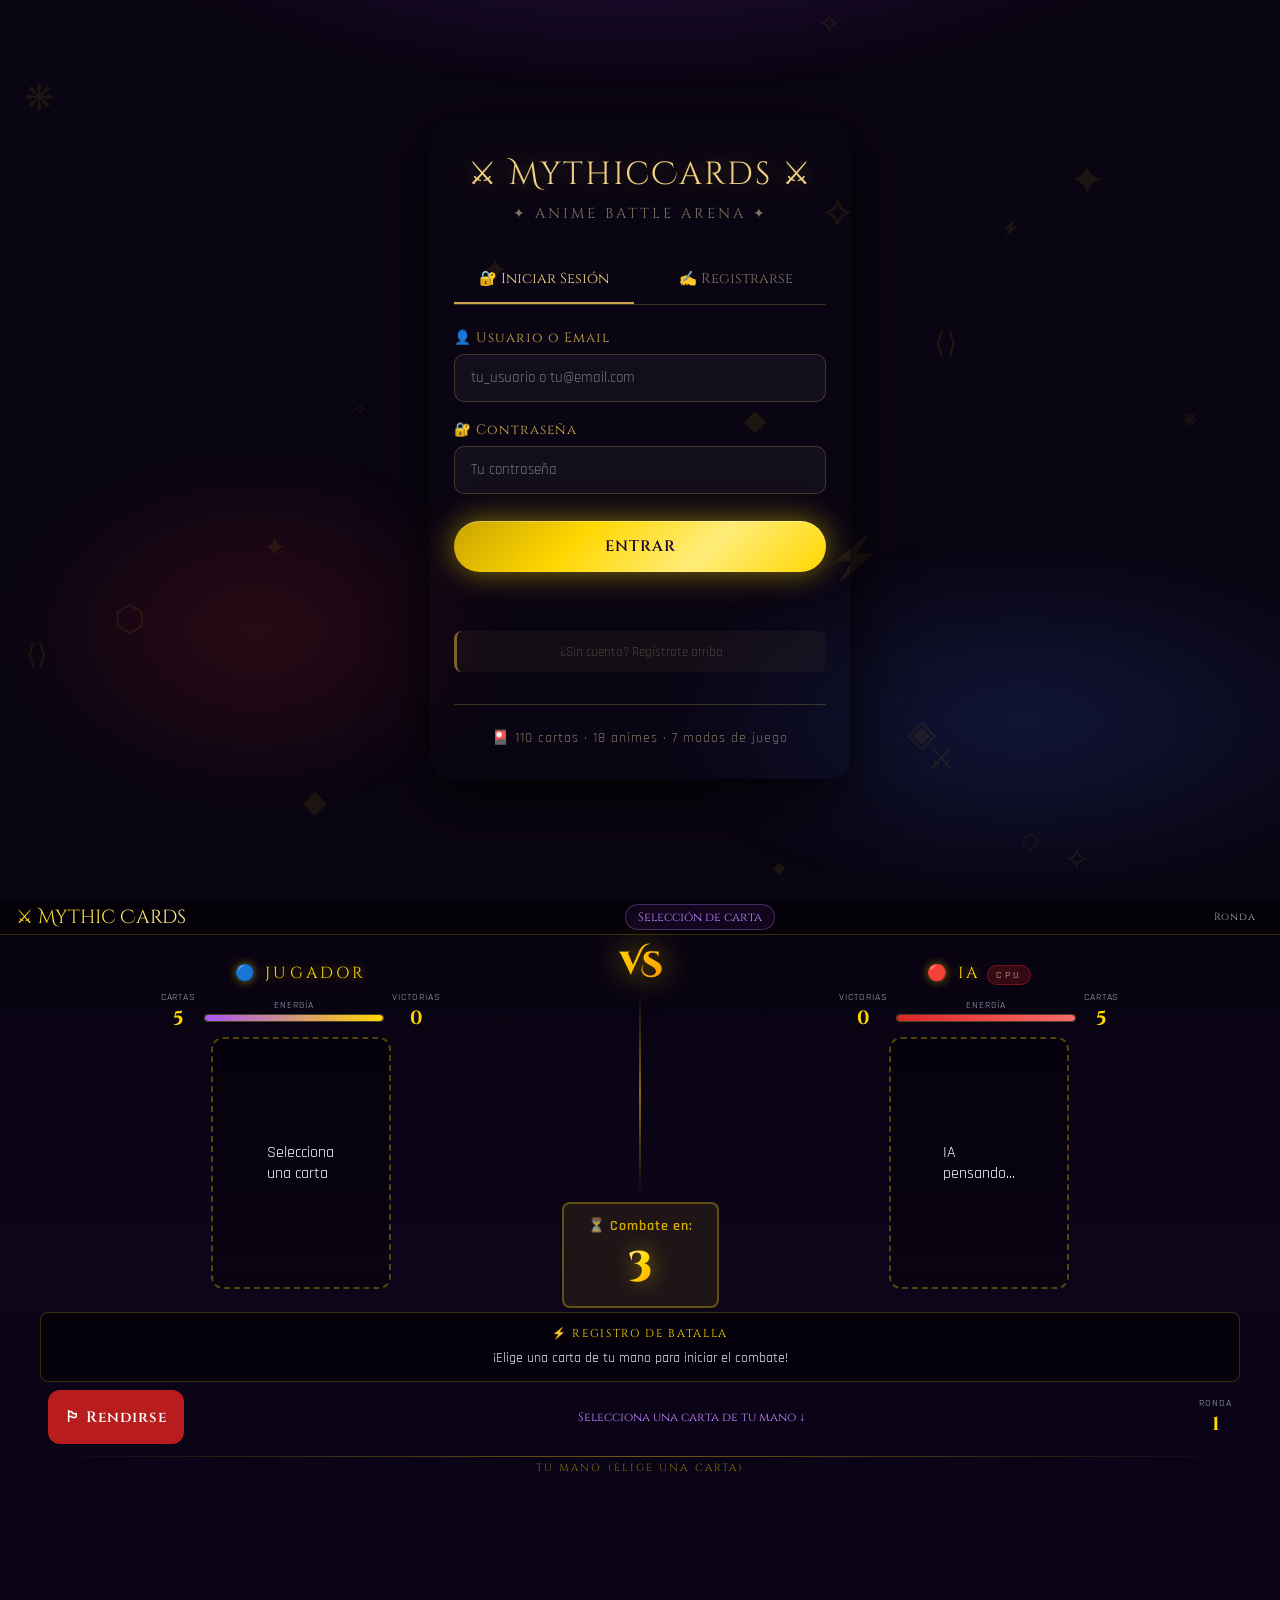
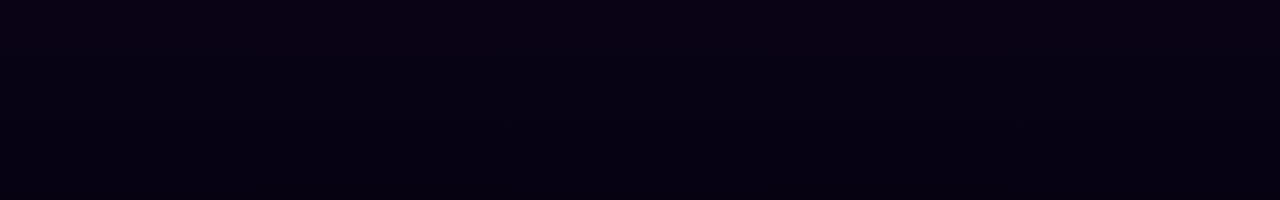
==== commit 8ad0c5b4: "Add files via upload" ====
--- a/index.html
+++ b/index.html
@@ -1753,7 +1753,7 @@
   {
     "name": "Hibana",
     "series": "Fire Force",
-    "image": "https://wcxmpgjnxbpyzjdcglub.supabase.co/storage/v1/object/public/",
+    "image": "https://wcxmpgjnxbpyzjdcglub.supabase.co/storage/v1/object/public/cartas/fire-force/hibana.png",
     "power": 204,
     "speed": 192,
     "magic": 207,
@@ -1769,7 +1769,7 @@
   {
     "name": "Inca Kasugatani",
     "series": "Fire Force",
-    "image": "fire-force/inca-kasugatani.png",
+    "image": "https://wcxmpgjnxbpyzjdcglub.supabase.co/storage/v1/object/public/cartas/fire-force/inca-kasugatani.png",
     "power": 547,
     "speed": 506,
     "magic": 535,
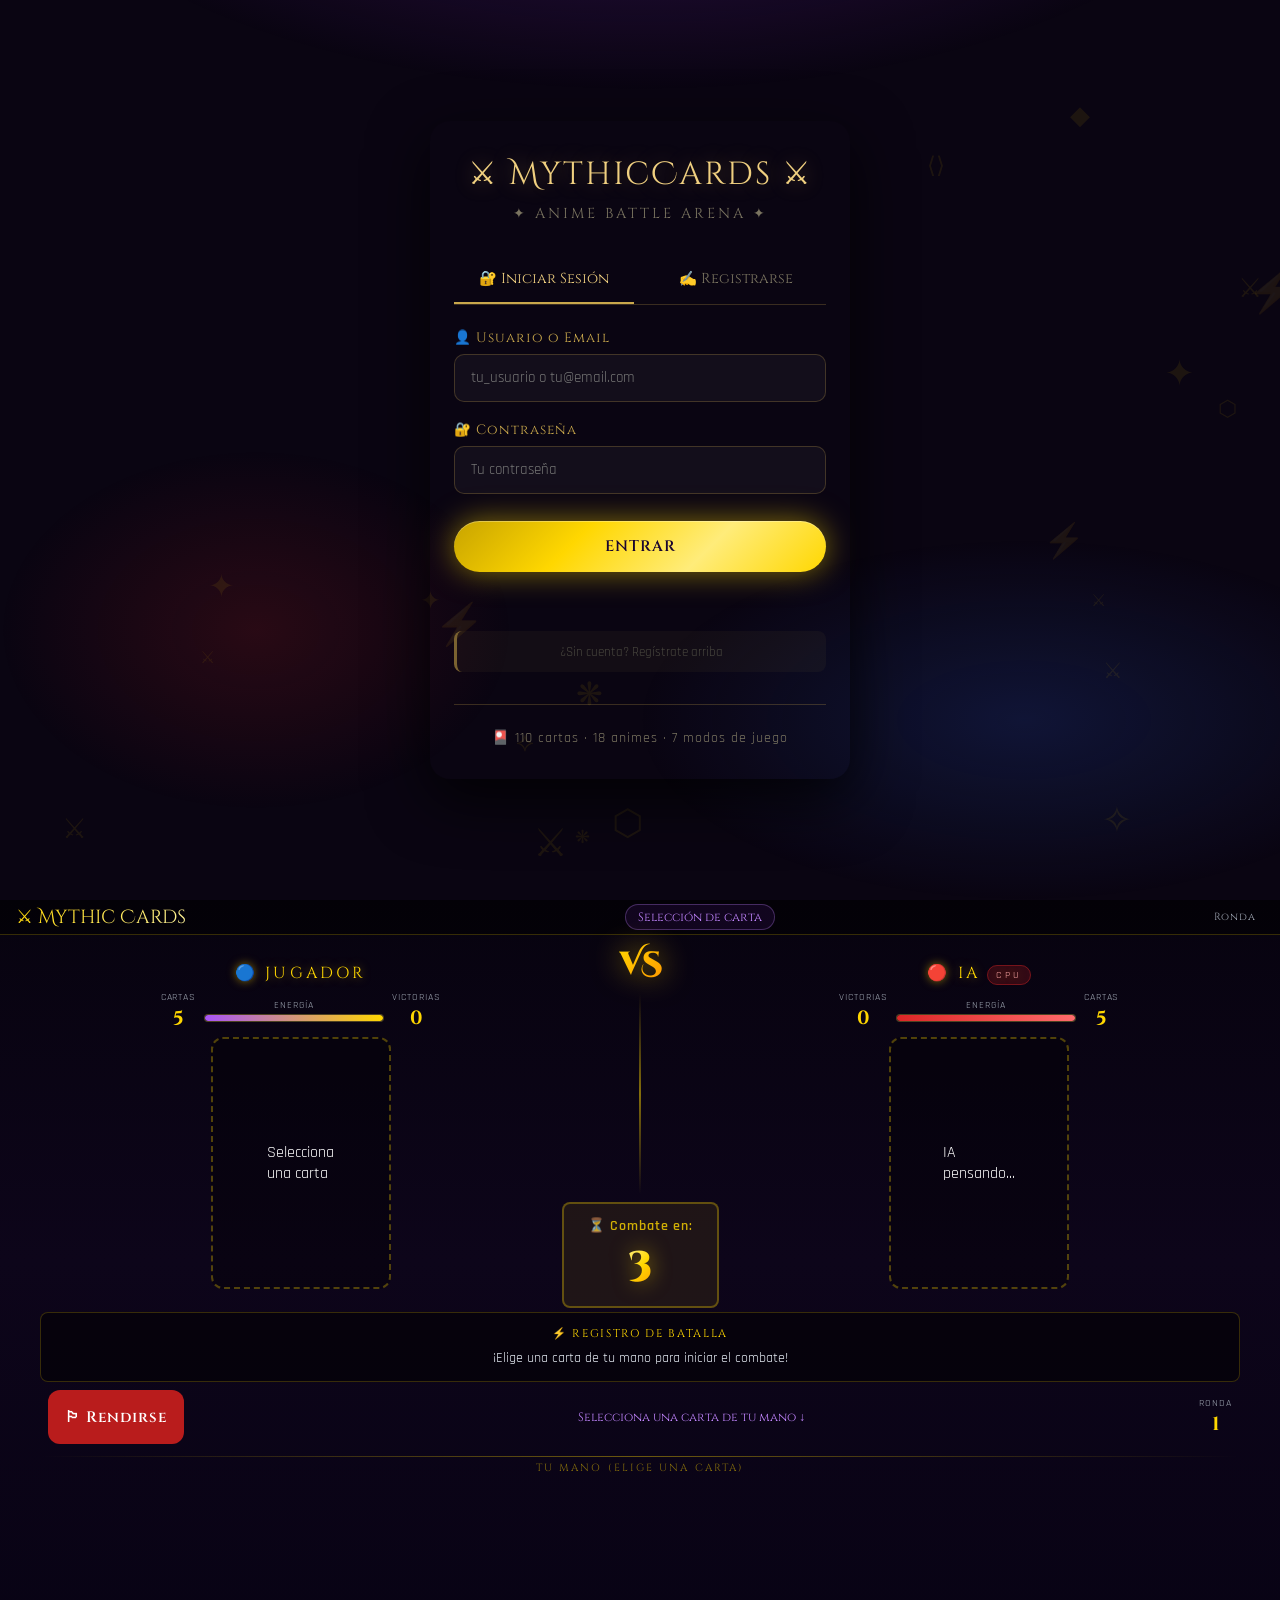
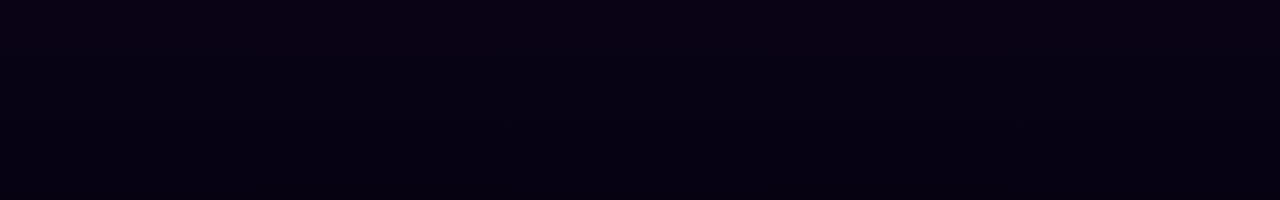
==== commit 24511ed4: "Add files via upload" ====
--- a/index.html
+++ b/index.html
@@ -4916,7 +4916,10 @@
     <div class="result-text ${resultClass}">${resultText}</div>
     <div class="result-detail">${detail}</div>
     <div style="display:flex; gap:1rem;">
-      <button class="btn-primary" onclick="this.closest('.result-overlay').remove(); startGame();">⚔ Nueva Batalla</button>
+    <div style="display:flex;gap:0.75rem;width:100%;">
+  <button class="btn-primary" onclick="this.closest('.result-overlay').remove(); startGame();" style="flex:1;">⚔ Nueva Batalla</button>
+  <button class="btn-secondary" onclick="this.closest('.result-overlay').remove(); goToHub();" style="flex:1;">🏠 Menú</button>
+</div>
     </div>
   `;
   document.body.appendChild(overlay);
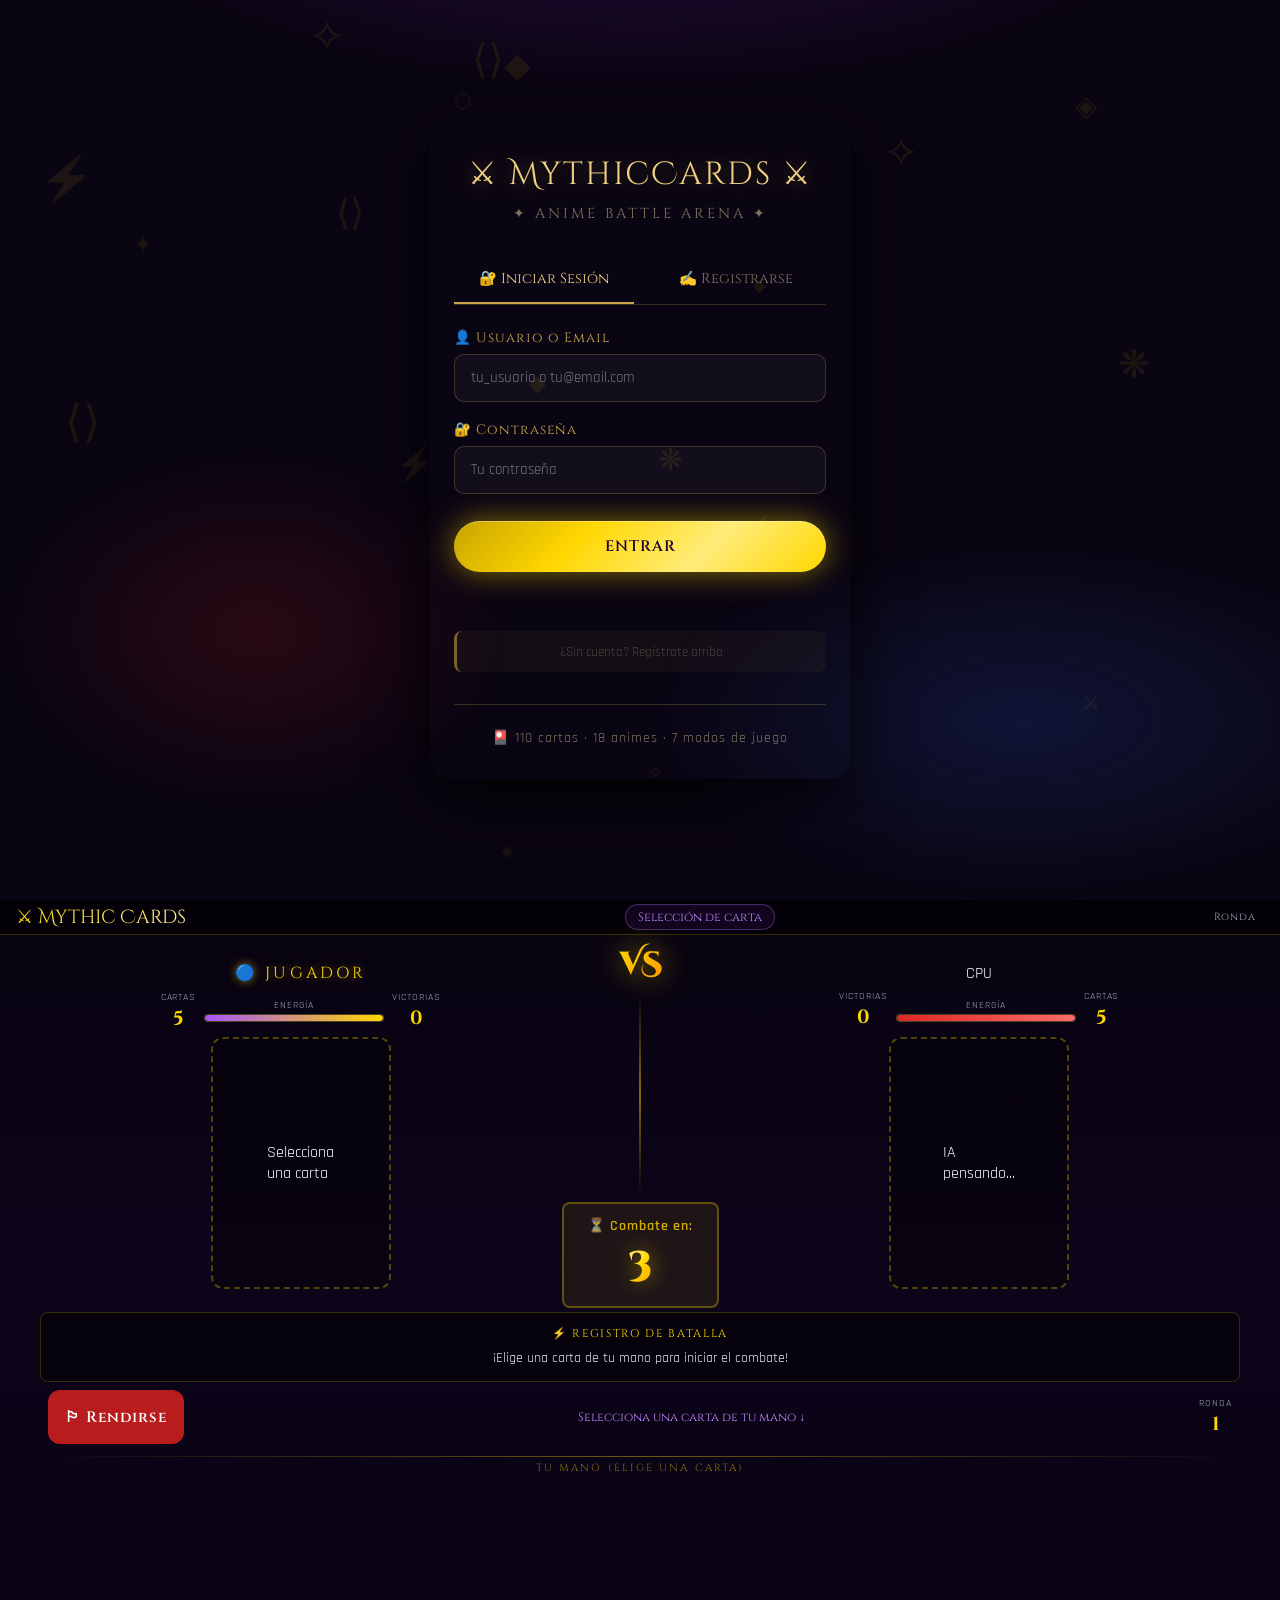
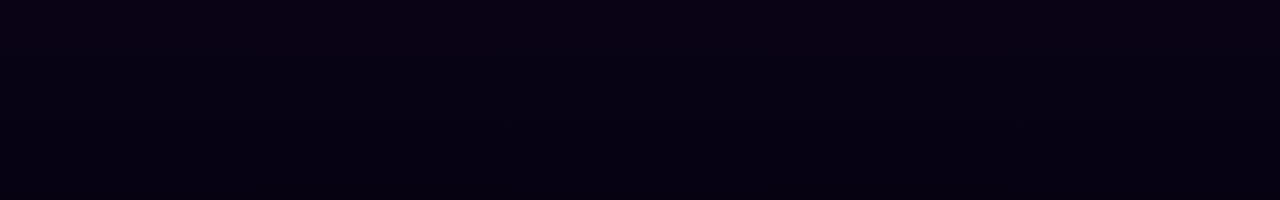
==== commit 0152947b: "Add files via upload" ====
--- a/index.html
+++ b/index.html
@@ -1695,7 +1695,7 @@
 
     <!-- PLAYER 2 (AI) -->
     <div class="player-zone" id="zone-p2">
-      <div class="player-label">🔴 IA <span class="ai-badge">CPU</span></div>
+      <div class="ai-label" id="opponent-label">CPU</div>
       <div class="player-stats">
         <div class="stat-badge">
           <div class="stat-badge-label">Victorias</div>
@@ -4604,6 +4604,12 @@
   if(gamePhase !== 'select') return;
   
   selectedCard = card;
+  // ================================
+// SINCRONIZAR CARTA EN PVP
+// ================================
+if (window._pvpMode && window.sendPvPCardSelection) {
+  window.sendPvPCardSelection(card.name);
+}
   document.querySelectorAll('.hand-card').forEach(c => c.classList.remove('selected'));
   el.classList.add('selected');
   
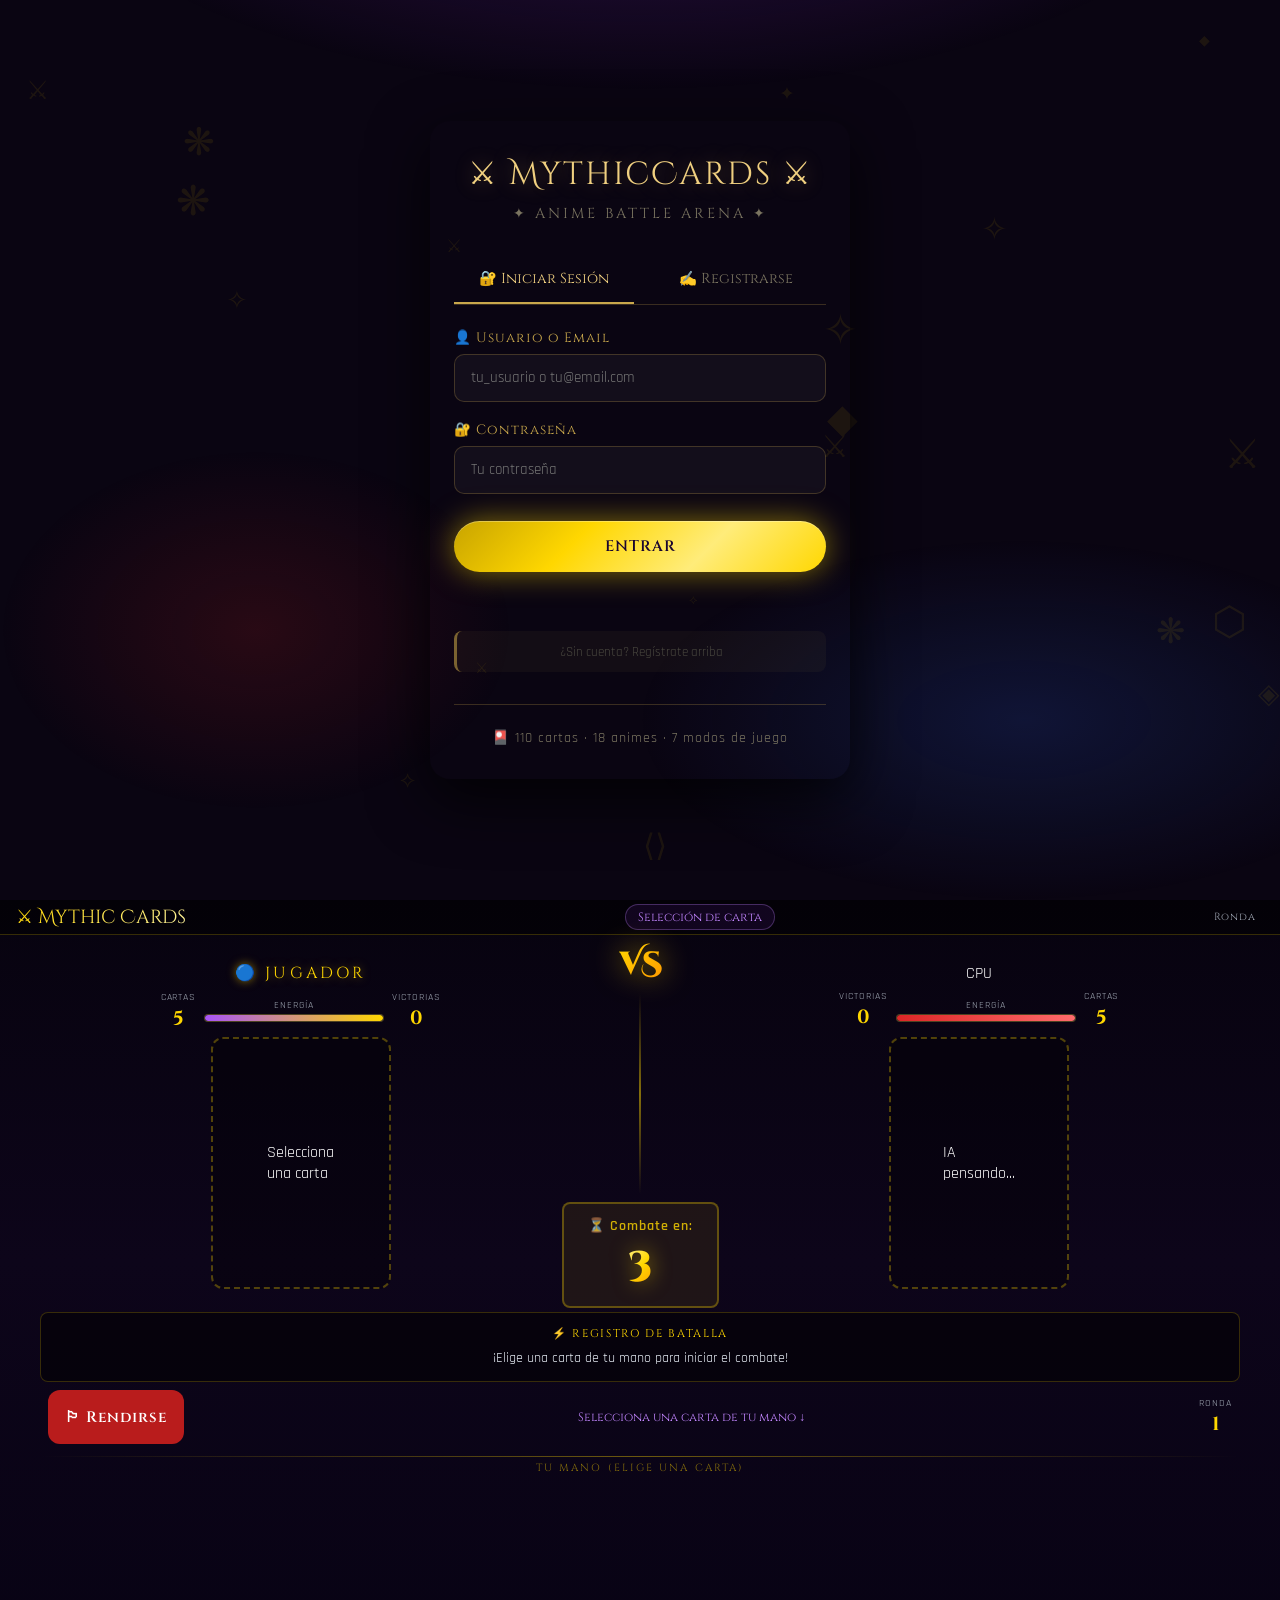
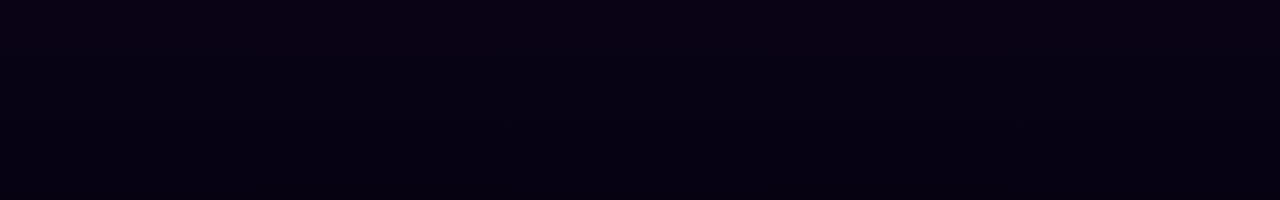
==== commit a48c8b93: "Add files via upload" ====
--- a/index.html
+++ b/index.html
@@ -4833,6 +4833,12 @@
   updateStats();
   renderScoreTrack();
   
+  // 🎮 SINCRONIZAR RESULTADO A SUPABASE EN PVP
+  if (window._pvpMode && typeof window.sendPvPCombatResult === 'function') {
+    window.sendPvPCombatResult(p1Total, p2Total, winner);
+    console.log('📤 Resultado enviado a Supabase:', { p1Total, p2Total, winner });
+  }
+  
   // Animations
   spawnParticles(winner);
   if(winner === 'player') document.getElementById('zone-p2').style.animation = 'shakeRight 0.4s ease';
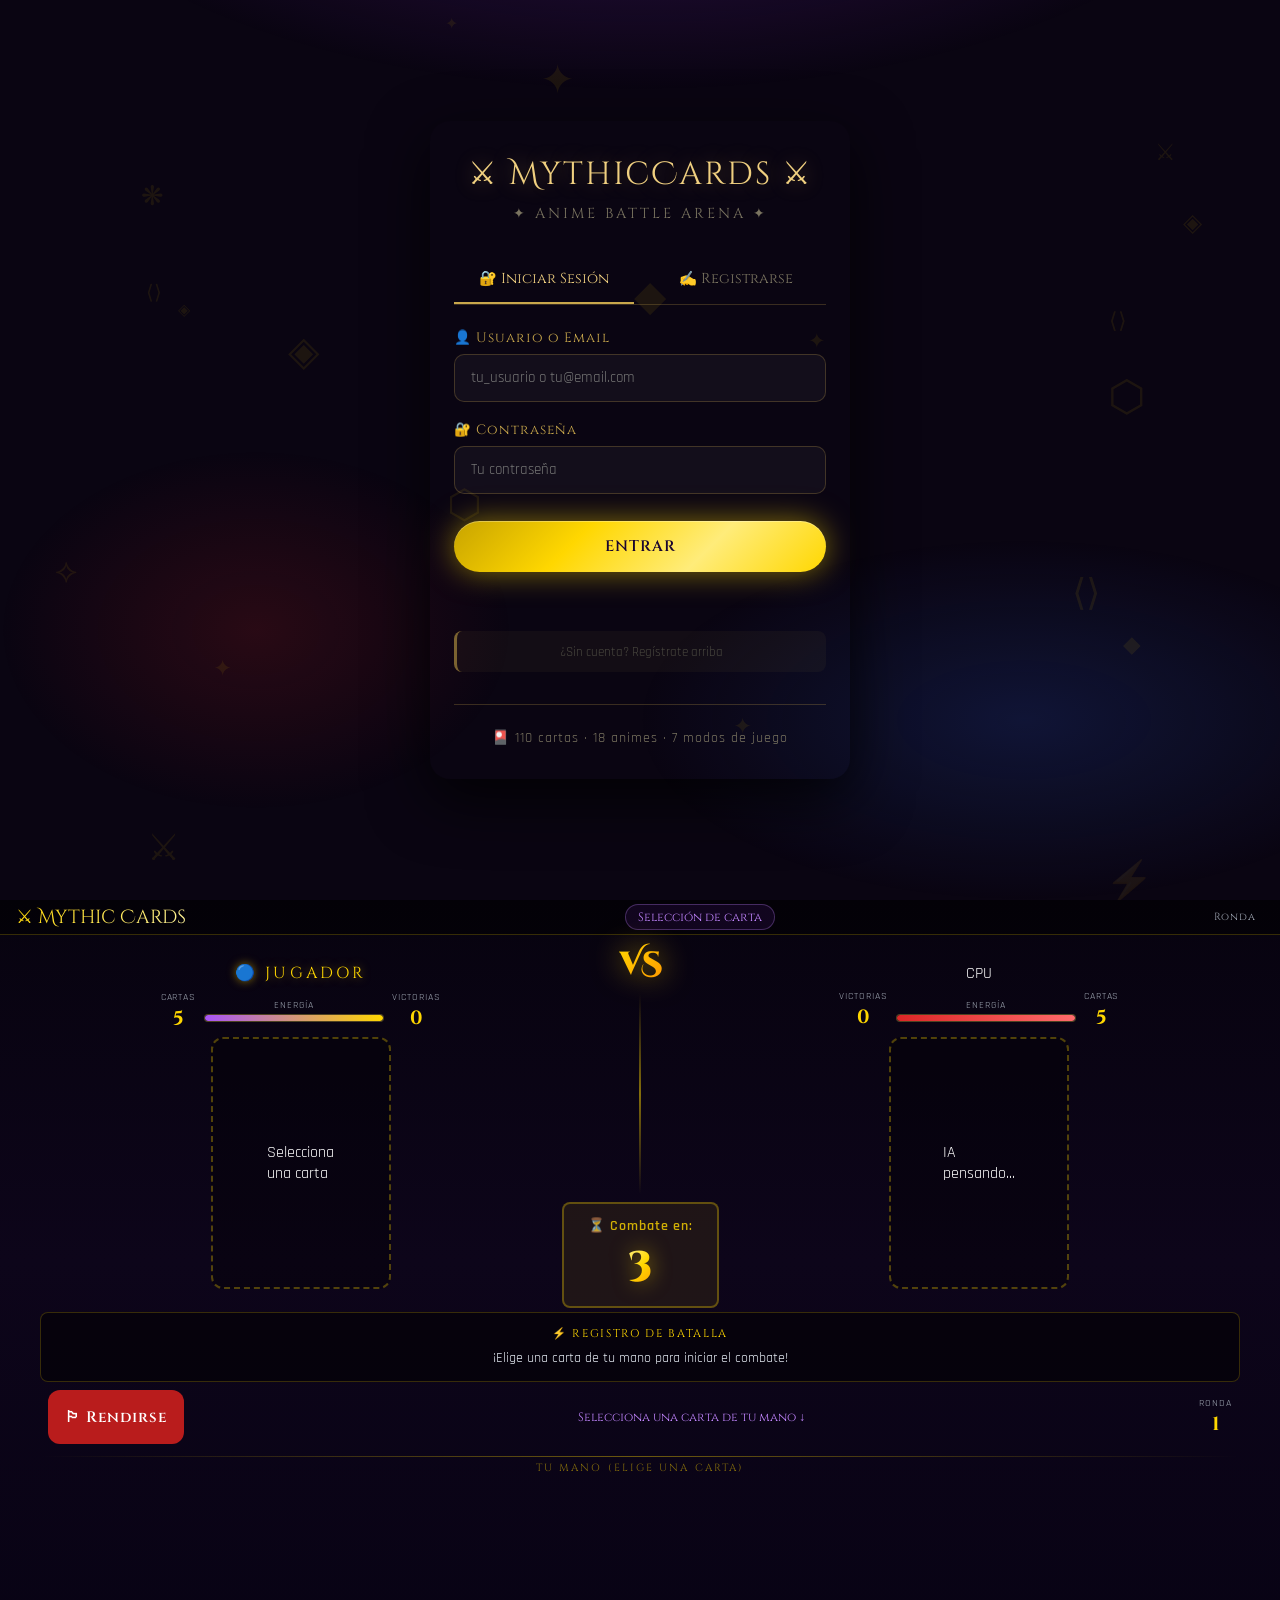
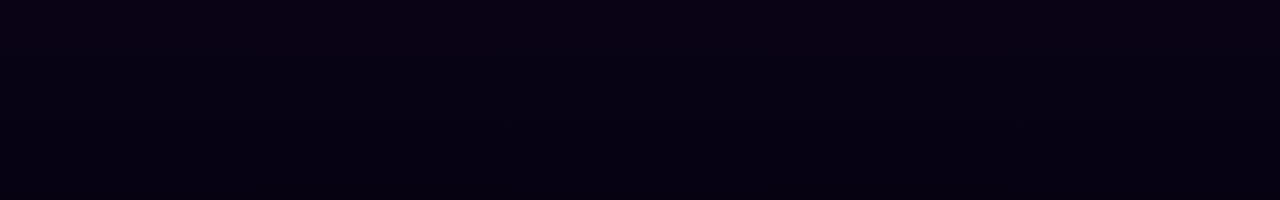
==== commit 71a27d13: "Add files via upload" ====
--- a/index.html
+++ b/index.html
@@ -4875,6 +4875,11 @@
     timerEl.style.display = 'none';
   }
   
+  // Reset flag para Supabase Realtime en PVP
+  if (window._pvpMode) {
+    window._pvpCardsRevealed = false;
+  }
+  
   round++;
   selectedCard = null;
   aiSelectedCard = null;
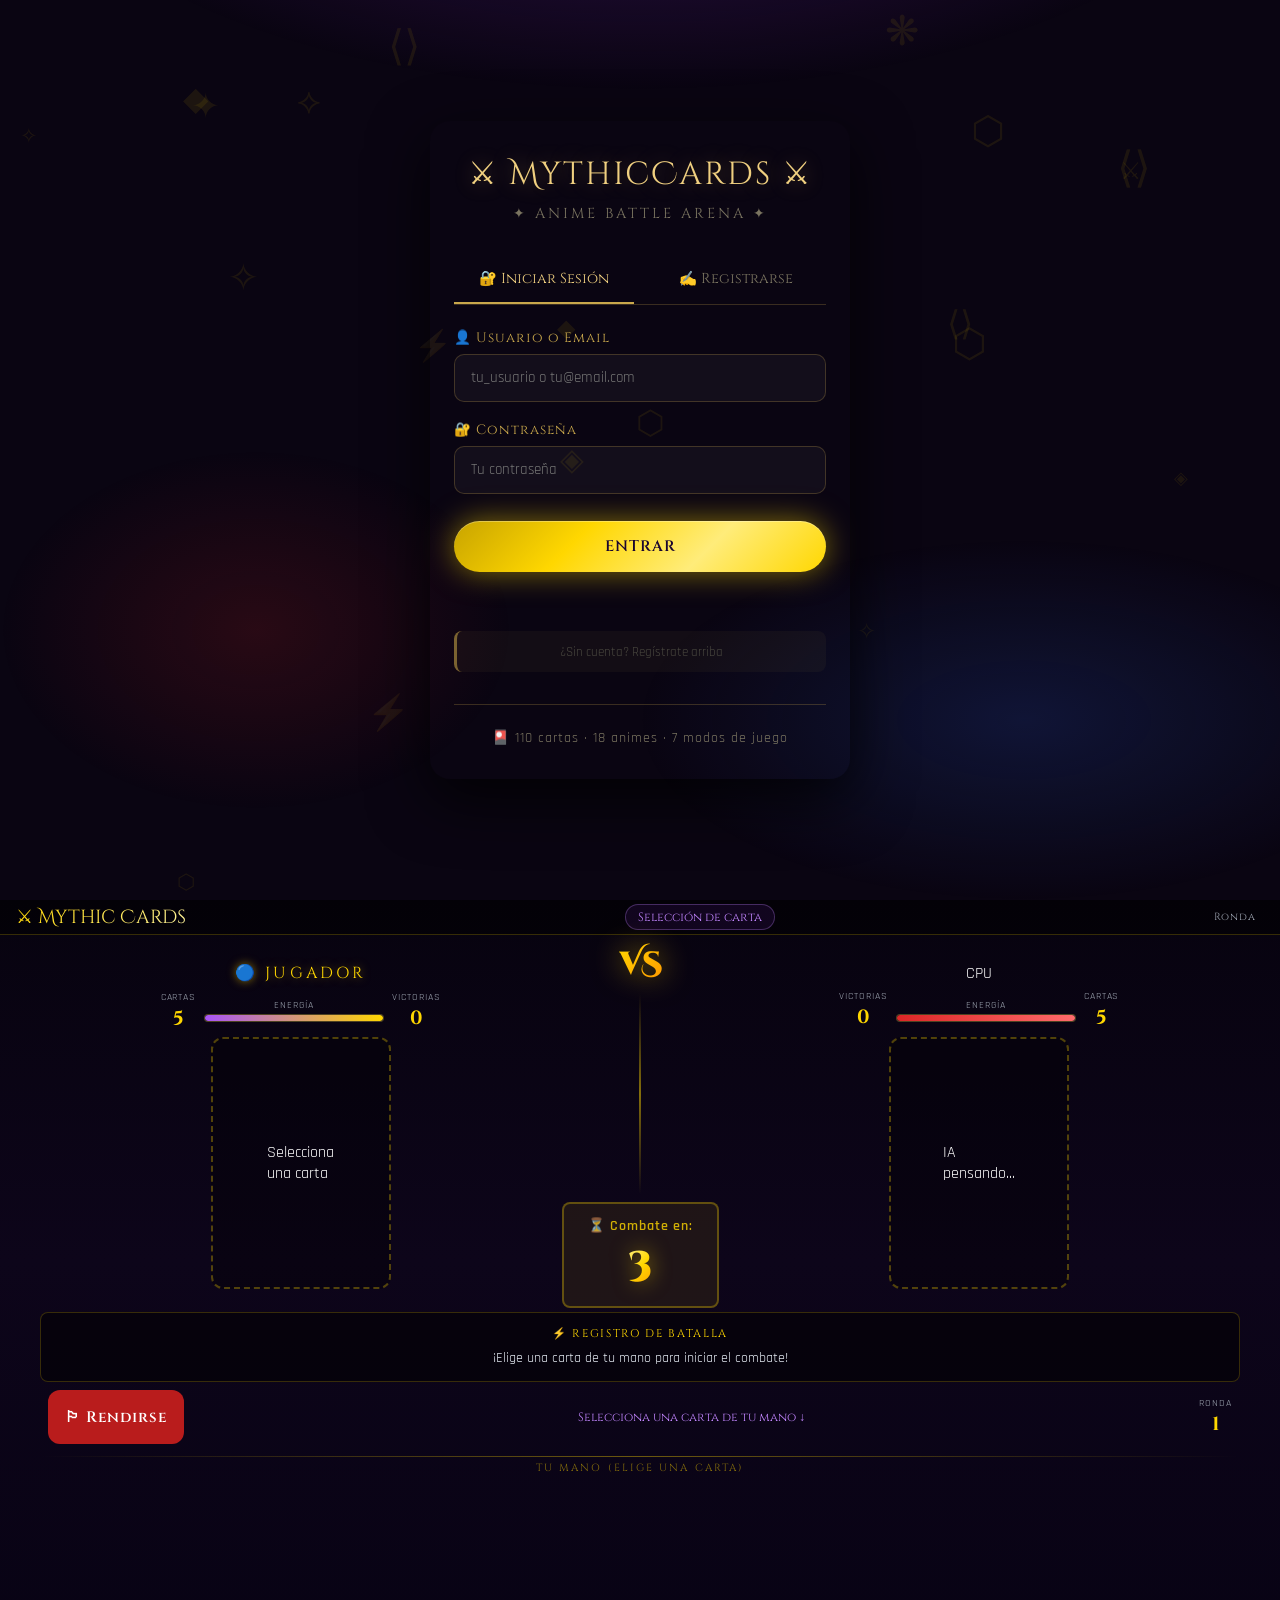
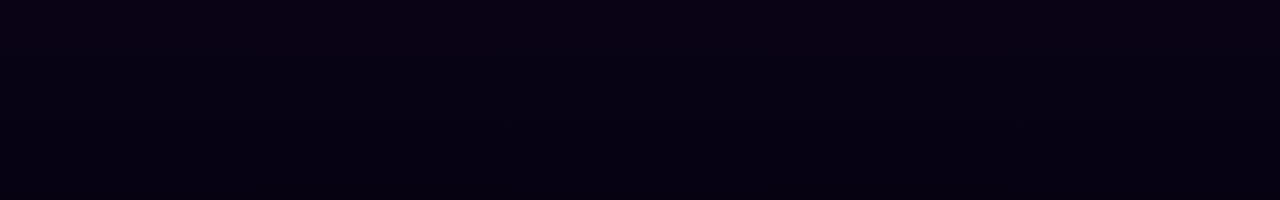
==== commit b57389d9: "Add files via upload" ====
--- a/index.html
+++ b/index.html
@@ -4604,58 +4604,23 @@
   if(gamePhase !== 'select') return;
   
   selectedCard = card;
-  // ================================
-// SINCRONIZAR CARTA EN PVP
-// ================================
-if (window._pvpMode && window.sendPvPCardSelection) {
-  window.sendPvPCardSelection(card.name);
-}
   document.querySelectorAll('.hand-card').forEach(c => c.classList.remove('selected'));
   el.classList.add('selected');
   
   // Show back face in slot
   renderSlots(card, null);
   
-  // PvP mode: guardar selección y esperar al rival; AI otherwise
-  if (window._pvpMode) {
-    const user = typeof getCurrentUser === 'function' ? getCurrentUser() : null;
-    const matchId = (window._pvpMatchId || (user && user.pvpActiveMatch && user.pvpActiveMatch.matchId));
-
-    if (user) {
-      // Guardar selección en el usuario (persistente)
-      user.pvpSelection = { matchId: matchId, card: card, timestamp: Date.now() };
-      if (typeof persistUser === 'function') persistUser(user);
-      else if (typeof getAllUsers === 'function') { const allUsers = getAllUsers(); allUsers[user.id] = user; saveUsers(allUsers); }
-    }
-
+  // PvP mode: solo enviar a Supabase y esperar
+  if (window._pvpMode && window.sendPvPCardSelection) {
+    window.sendPvPCardSelection(card.name);
     setLog(`Carta elegida: ${card.name} | Esperando a que el oponente elija...`);
-
-    // Poll para detectar la selección del oponente
-    if (pvpSelectionPollId) clearInterval(pvpSelectionPollId);
-    pvpSelectionPollId = setInterval(() => {
-      const allUsers = typeof getAllUsers === 'function' ? getAllUsers() : {};
-      const current = typeof getCurrentUser === 'function' ? getCurrentUser() : user;
-      const match = (window.pvpActiveMatch || (current && current.pvpActiveMatch));
-      if (!match) return;
-      const opponentId = match.player1Id === current.id ? match.player2Id : match.player1Id;
-      const opponent = allUsers[opponentId];
-      if (opponent && opponent.pvpSelection && opponent.pvpSelection.matchId === matchId) {
-        aiSelectedCard = opponent.pvpSelection.card;
-        clearInterval(pvpSelectionPollId);
-        pvpSelectionPollId = null;
-        renderSlots(card, aiSelectedCard, false, false);
-        gamePhase = 'ready';
-        updatePhase('¡Ambos listos! Revelando en 3s...');
-        startAutoRevealTimer();
-      }
-    }, 1000);
+    gamePhase = 'waiting';
+    console.log('✅ Carta enviada a Supabase, esperando oponente...');
   } else {
-    // AI picks too
+    // AI mode: IA elige automáticamente
     setTimeout(() => {
       aiSelectedCard = aiHand[Math.floor(Math.random() * aiHand.length)];
-      renderSlots(card, aiSelectedCard, false); // ai shows back
-      
-      // Start auto-reveal timer instead of showing button
+      renderSlots(card, aiSelectedCard, false);
       gamePhase = 'ready';
       updatePhase('¡El combate comienza!');
       setLog(`Carta elegida: ${card.name} | La IA también ha elegido... ¡Preparados para combatir!`);
@@ -4722,6 +4687,12 @@
   return card.power + card.speed + card.magic + card.defense + card.intelligence;
 }
 
+/* Buscar carta por nombre en ALL_CARDS */
+function findCardByName(cardName) {
+  if (!Array.isArray(window.ALL_CARDS)) return null;
+  return window.ALL_CARDS.find(c => c.name === cardName);
+}
+
 function startAutoRevealTimer() {
   // Clear any existing timer
   if (autoRevealTimerId) {
@@ -4807,6 +4778,18 @@
 }
 
 function doCombat() {
+  // En PVP, obtener cartas desde Supabase si no están en memoria
+  if (window._pvpMode && window._pvpCombatData) {
+    console.log('🎮 doCombat PVP - Usando datos de Supabase');
+    selectedCard = findCardByName(window._pvpCombatData.p1CardName);
+    aiSelectedCard = findCardByName(window._pvpCombatData.p2CardName);
+  }
+  
+  if (!selectedCard || !aiSelectedCard) {
+    console.error('❌ doCombat: Faltan cartas');
+    return;
+  }
+  
   const p1Total = getTotal(selectedCard);
   const p2Total = getTotal(aiSelectedCard);
   
@@ -4875,9 +4858,10 @@
     timerEl.style.display = 'none';
   }
   
-  // Reset flag para Supabase Realtime en PVP
+  // Reset flags para Supabase Realtime en PVP
   if (window._pvpMode) {
-    window._pvpCardsRevealed = false;
+    window._pvpCombatStarted = false;
+    window._pvpCombatData = null;
   }
   
   round++;
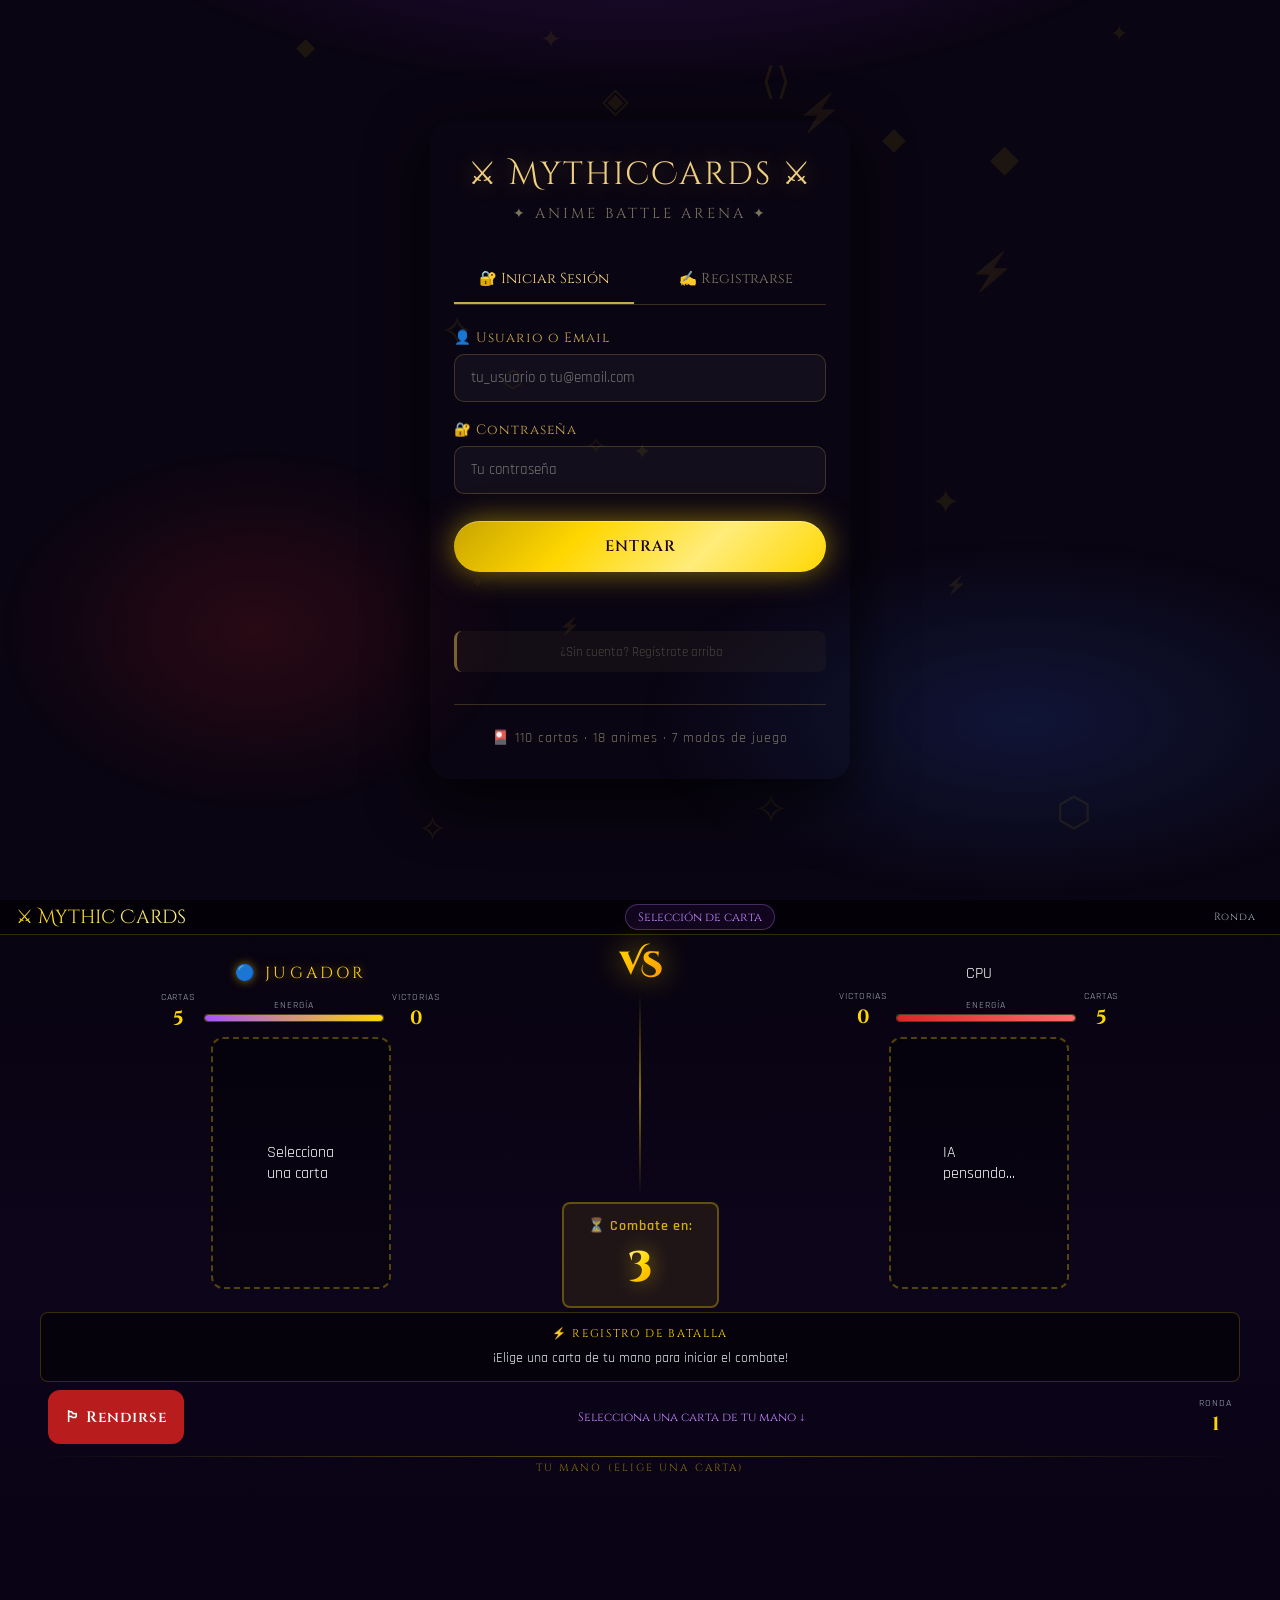
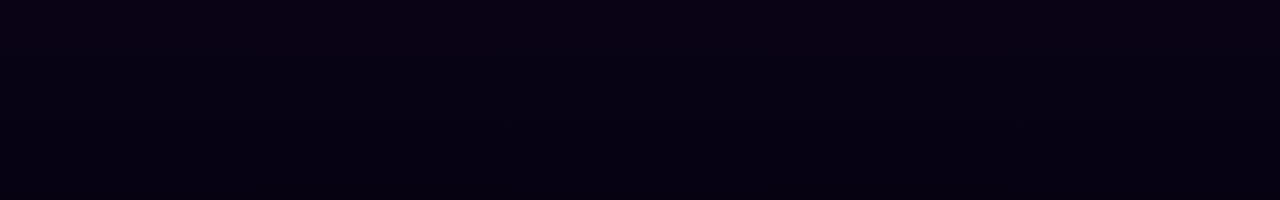
==== commit d45ff349: "Add files via upload" ====
--- a/index.html
+++ b/index.html
@@ -4694,6 +4694,8 @@
 }
 
 function startAutoRevealTimer() {
+  console.log('⏱️ startAutoRevealTimer iniciado');
+  
   // Clear any existing timer
   if (autoRevealTimerId) {
     clearInterval(autoRevealTimerId);
@@ -4702,6 +4704,12 @@
   // Show the timer element
   const timerEl = document.getElementById('auto-reveal-timer');
   const timerDisplay = document.getElementById('timer-display');
+  
+  if (!timerEl) {
+    console.warn('⚠️ auto-reveal-timer elemento no encontrado');
+    return;
+  }
+  
   if (timerEl) {
     timerEl.style.display = 'flex';
   }
@@ -4711,14 +4719,17 @@
   // Update timer display immediately
   if (timerDisplay) {
     timerDisplay.textContent = countdown;
+    console.log('📊 Timer mostrado: ' + countdown);
   }
   
-  // Create a timer that counts down from 3 to 1
+  // Create a timer that counts down from 3 to 0
   autoRevealTimerId = setInterval(() => {
     countdown--;
     
     if (timerDisplay) {
       timerDisplay.textContent = countdown;
+      console.log('📊 Timer: ' + countdown);
+      
       // Add animation class to create a "bump" effect
       timerDisplay.style.animation = 'none';
       setTimeout(() => {
@@ -4726,8 +4737,9 @@
       }, 10);
     }
     
-    // When countdown reaches 0, reveal cards
+    // When countdown reaches 0 or below, reveal cards
     if (countdown <= 0) {
+      console.log('✅ Timer llegó a cero, revelando cartas');
       clearInterval(autoRevealTimerId);
       autoRevealTimerId = null;
       
@@ -4738,6 +4750,7 @@
       
       // Automatically reveal cards after a brief delay
       setTimeout(() => {
+        console.log('🎬 Ejecutando revealCardsAuto()');
         revealCardsAuto();
       }, 300);
     }
@@ -4763,32 +4776,59 @@
 }
 
 function revealCardsAuto() {
+  console.log('🎴 revealCardsAuto iniciado');
+  
+  if (!selectedCard || !aiSelectedCard) {
+    console.error('❌ revealCardsAuto: Faltan cartas', { selectedCard, aiSelectedCard });
+    return;
+  }
+  
   gamePhase = 'reveal';
   updatePhase('⚡ ¡Combate!');
   
-  // Reveal both cards simultaneously
+  console.log('📍 Renderizando cartas:', { p1: selectedCard.name, p2: aiSelectedCard.name });
+  
+  // Reveal both cards - renderizar con true para que muestren la cara
   renderSlots(selectedCard, aiSelectedCard, true, true);
   
+  // Asegurar que la animación de flip esté correcta
   setTimeout(() => {
-    // Apply flip animation
-    document.querySelectorAll('.card-inner').forEach(ci => ci.classList.add('flipped'));
+    const p1Slot = document.getElementById('p1-slot');
+    const p2Slot = document.getElementById('p2-slot');
     
-    setTimeout(() => doCombat(), 800);
+    if (p1Slot) {
+      const cardInner = p1Slot.querySelector('.card-inner');
+      if (cardInner && !cardInner.classList.contains('flipped')) {
+        console.log('🔄 Flipping p1 card');
+        cardInner.classList.add('flipped');
+      }
+    }
+    
+    if (p2Slot) {
+      const cardInner = p2Slot.querySelector('.card-inner');
+      if (cardInner && !cardInner.classList.contains('flipped')) {
+        console.log('🔄 Flipping p2 card');
+        cardInner.classList.add('flipped');
+      }
+    }
+    
+    // Ejecutar combate después de mostrar las cartas
+    setTimeout(() => {
+      console.log('⚔️ Llamando doCombat()');
+      doCombat();
+    }, 800);
   }, 100);
 }
 
 function doCombat() {
-  // En PVP, obtener cartas desde Supabase si no están en memoria
-  if (window._pvpMode && window._pvpCombatData) {
-    console.log('🎮 doCombat PVP - Usando datos de Supabase');
-    selectedCard = findCardByName(window._pvpCombatData.p1CardName);
-    aiSelectedCard = findCardByName(window._pvpCombatData.p2CardName);
+  // En PVP, las cartas ya deben estar asignadas por revealCardsFromSupabase()
+  // Solo como validación, checar si existen
+  if (!selectedCard || !aiSelectedCard) {
+    console.error('❌ doCombat: Faltan cartas', { selectedCard, aiSelectedCard });
+    return;
   }
   
-  if (!selectedCard || !aiSelectedCard) {
-    console.error('❌ doCombat: Faltan cartas');
-    return;
-  }
+  console.log('⚔️ doCombat iniciado', { p1: selectedCard.name, p2: aiSelectedCard.name });
   
   const p1Total = getTotal(selectedCard);
   const p2Total = getTotal(aiSelectedCard);
@@ -4811,6 +4851,8 @@
     winner = 'draw';
     logMsg = `⚖ ¡Empate! Ambas cartas tienen poder ${p1Total}. ¡Ambos pierden sus cartas!`;
   }
+  
+  console.log('📊 Resultado:', winner, logMsg);
   
   setLog(logMsg);
   updateStats();
